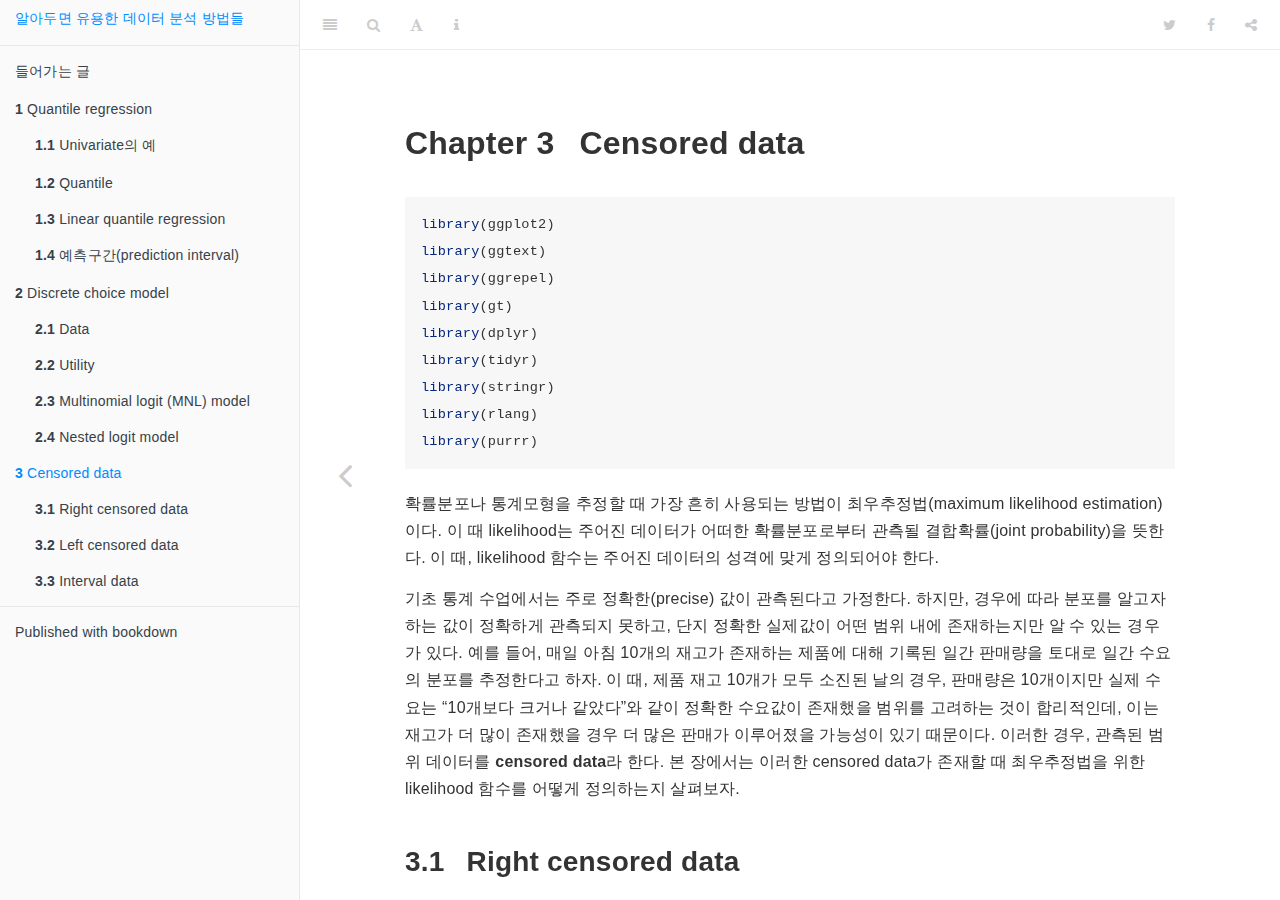
==== docs/censored-data.html @ f875e54e "추가 - left censored data" ====
<!DOCTYPE html>
<html lang="" xml:lang="">
<head>

  <meta charset="utf-8" />
  <meta http-equiv="X-UA-Compatible" content="IE=edge" />
  <title>Chapter 3 Censored data | 알아두면 유용한 데이터 분석 방법들</title>
  <meta name="description" content="제가 학교 수업시간에 배우지 않았지만, 연구나 실무에서 사용했던 유용한 데이터 분석 방법들을 소개합니다." />
  <meta name="generator" content="bookdown 0.21 and GitBook 2.6.7" />

  <meta property="og:title" content="Chapter 3 Censored data | 알아두면 유용한 데이터 분석 방법들" />
  <meta property="og:type" content="book" />
  
  
  <meta property="og:description" content="제가 학교 수업시간에 배우지 않았지만, 연구나 실무에서 사용했던 유용한 데이터 분석 방법들을 소개합니다." />
  

  <meta name="twitter:card" content="summary" />
  <meta name="twitter:title" content="Chapter 3 Censored data | 알아두면 유용한 데이터 분석 방법들" />
  
  <meta name="twitter:description" content="제가 학교 수업시간에 배우지 않았지만, 연구나 실무에서 사용했던 유용한 데이터 분석 방법들을 소개합니다." />
  

<meta name="author" content="이영록" />


<meta name="date" content="2021-03-07" />

  <meta name="viewport" content="width=device-width, initial-scale=1" />
  <meta name="apple-mobile-web-app-capable" content="yes" />
  <meta name="apple-mobile-web-app-status-bar-style" content="black" />
  
  
<link rel="prev" href="discrete-choice-model.html"/>

<script src="libs/header-attrs-2.6/header-attrs.js"></script>
<script src="libs/jquery-2.2.3/jquery.min.js"></script>
<link href="libs/gitbook-2.6.7/css/style.css" rel="stylesheet" />
<link href="libs/gitbook-2.6.7/css/plugin-table.css" rel="stylesheet" />
<link href="libs/gitbook-2.6.7/css/plugin-bookdown.css" rel="stylesheet" />
<link href="libs/gitbook-2.6.7/css/plugin-highlight.css" rel="stylesheet" />
<link href="libs/gitbook-2.6.7/css/plugin-search.css" rel="stylesheet" />
<link href="libs/gitbook-2.6.7/css/plugin-fontsettings.css" rel="stylesheet" />
<link href="libs/gitbook-2.6.7/css/plugin-clipboard.css" rel="stylesheet" />











<style type="text/css">
pre > code.sourceCode { white-space: pre; position: relative; }
pre > code.sourceCode > span { display: inline-block; line-height: 1.25; }
pre > code.sourceCode > span:empty { height: 1.2em; }
code.sourceCode > span { color: inherit; text-decoration: inherit; }
pre.sourceCode { margin: 0; }
@media screen {
div.sourceCode { overflow: auto; }
}
@media print {
pre > code.sourceCode { white-space: pre-wrap; }
pre > code.sourceCode > span { text-indent: -5em; padding-left: 5em; }
}
pre.numberSource code
  { counter-reset: source-line 0; }
pre.numberSource code > span
  { position: relative; left: -4em; counter-increment: source-line; }
pre.numberSource code > span > a:first-child::before
  { content: counter(source-line);
    position: relative; left: -1em; text-align: right; vertical-align: baseline;
    border: none; display: inline-block;
    -webkit-touch-callout: none; -webkit-user-select: none;
    -khtml-user-select: none; -moz-user-select: none;
    -ms-user-select: none; user-select: none;
    padding: 0 4px; width: 4em;
    color: #aaaaaa;
  }
pre.numberSource { margin-left: 3em; border-left: 1px solid #aaaaaa;  padding-left: 4px; }
div.sourceCode
  {   }
@media screen {
pre > code.sourceCode > span > a:first-child::before { text-decoration: underline; }
}
code span.al { color: #ff0000; font-weight: bold; } /* Alert */
code span.an { color: #60a0b0; font-weight: bold; font-style: italic; } /* Annotation */
code span.at { color: #7d9029; } /* Attribute */
code span.bn { color: #40a070; } /* BaseN */
code span.bu { } /* BuiltIn */
code span.cf { color: #007020; font-weight: bold; } /* ControlFlow */
code span.ch { color: #4070a0; } /* Char */
code span.cn { color: #880000; } /* Constant */
code span.co { color: #60a0b0; font-style: italic; } /* Comment */
code span.cv { color: #60a0b0; font-weight: bold; font-style: italic; } /* CommentVar */
code span.do { color: #ba2121; font-style: italic; } /* Documentation */
code span.dt { color: #902000; } /* DataType */
code span.dv { color: #40a070; } /* DecVal */
code span.er { color: #ff0000; font-weight: bold; } /* Error */
code span.ex { } /* Extension */
code span.fl { color: #40a070; } /* Float */
code span.fu { color: #06287e; } /* Function */
code span.im { } /* Import */
code span.in { color: #60a0b0; font-weight: bold; font-style: italic; } /* Information */
code span.kw { color: #007020; font-weight: bold; } /* Keyword */
code span.op { color: #666666; } /* Operator */
code span.ot { color: #007020; } /* Other */
code span.pp { color: #bc7a00; } /* Preprocessor */
code span.sc { color: #4070a0; } /* SpecialChar */
code span.ss { color: #bb6688; } /* SpecialString */
code span.st { color: #4070a0; } /* String */
code span.va { color: #19177c; } /* Variable */
code span.vs { color: #4070a0; } /* VerbatimString */
code span.wa { color: #60a0b0; font-weight: bold; font-style: italic; } /* Warning */
</style>

<link rel="stylesheet" href="style.css" type="text/css" />
</head>

<body>



  <div class="book without-animation with-summary font-size-2 font-family-1" data-basepath=".">

    <div class="book-summary">
      <nav role="navigation">

<ul class="summary">
<li><a href="./">알아두면 유용한 데이터 분석 방법들</a></li>

<li class="divider"></li>
<li class="chapter" data-level="" data-path="index.html"><a href="index.html"><i class="fa fa-check"></i>들어가는 글</a></li>
<li class="chapter" data-level="1" data-path="quantile-regression.html"><a href="quantile-regression.html"><i class="fa fa-check"></i><b>1</b> Quantile regression</a>
<ul>
<li class="chapter" data-level="1.1" data-path="quantile-regression.html"><a href="quantile-regression.html#univariate의-예"><i class="fa fa-check"></i><b>1.1</b> Univariate의 예</a></li>
<li class="chapter" data-level="1.2" data-path="quantile-regression.html"><a href="quantile-regression.html#quantile"><i class="fa fa-check"></i><b>1.2</b> Quantile</a>
<ul>
<li class="chapter" data-level="1.2.1" data-path="quantile-regression.html"><a href="quantile-regression.html#정의"><i class="fa fa-check"></i><b>1.2.1</b> 정의</a></li>
<li class="chapter" data-level="1.2.2" data-path="quantile-regression.html"><a href="quantile-regression.html#univariate-추정"><i class="fa fa-check"></i><b>1.2.2</b> Univariate 추정</a></li>
<li class="chapter" data-level="1.2.3" data-path="quantile-regression.html"><a href="quantile-regression.html#최적화-문제"><i class="fa fa-check"></i><b>1.2.3</b> 최적화 문제</a></li>
</ul></li>
<li class="chapter" data-level="1.3" data-path="quantile-regression.html"><a href="quantile-regression.html#linear-quantile-regression"><i class="fa fa-check"></i><b>1.3</b> Linear quantile regression</a>
<ul>
<li class="chapter" data-level="1.3.1" data-path="quantile-regression.html"><a href="quantile-regression.html#최적화-문제-1"><i class="fa fa-check"></i><b>1.3.1</b> 최적화 문제</a></li>
<li class="chapter" data-level="1.3.2" data-path="quantile-regression.html"><a href="quantile-regression.html#intercept-only"><i class="fa fa-check"></i><b>1.3.2</b> Intercept only</a></li>
<li class="chapter" data-level="1.3.3" data-path="quantile-regression.html"><a href="quantile-regression.html#예측-변수가-존재하는-경우"><i class="fa fa-check"></i><b>1.3.3</b> 예측 변수가 존재하는 경우</a></li>
</ul></li>
<li class="chapter" data-level="1.4" data-path="quantile-regression.html"><a href="quantile-regression.html#예측구간prediction-interval"><i class="fa fa-check"></i><b>1.4</b> 예측구간(prediction interval)</a></li>
</ul></li>
<li class="chapter" data-level="2" data-path="discrete-choice-model.html"><a href="discrete-choice-model.html"><i class="fa fa-check"></i><b>2</b> Discrete choice model</a>
<ul>
<li class="chapter" data-level="2.1" data-path="discrete-choice-model.html"><a href="discrete-choice-model.html#data"><i class="fa fa-check"></i><b>2.1</b> Data</a>
<ul>
<li class="chapter" data-level="2.1.1" data-path="discrete-choice-model.html"><a href="discrete-choice-model.html#choice"><i class="fa fa-check"></i><b>2.1.1</b> Choice</a></li>
<li class="chapter" data-level="2.1.2" data-path="discrete-choice-model.html"><a href="discrete-choice-model.html#covariate"><i class="fa fa-check"></i><b>2.1.2</b> Covariate</a></li>
<li class="chapter" data-level="2.1.3" data-path="discrete-choice-model.html"><a href="discrete-choice-model.html#availability"><i class="fa fa-check"></i><b>2.1.3</b> Availability</a></li>
<li class="chapter" data-level="2.1.4" data-path="discrete-choice-model.html"><a href="discrete-choice-model.html#no-choice-alternative"><i class="fa fa-check"></i><b>2.1.4</b> “No choice” alternative</a></li>
<li class="chapter" data-level="2.1.5" data-path="discrete-choice-model.html"><a href="discrete-choice-model.html#데이터-예"><i class="fa fa-check"></i><b>2.1.5</b> 데이터 예</a></li>
</ul></li>
<li class="chapter" data-level="2.2" data-path="discrete-choice-model.html"><a href="discrete-choice-model.html#utility"><i class="fa fa-check"></i><b>2.2</b> Utility</a>
<ul>
<li class="chapter" data-level="2.2.1" data-path="discrete-choice-model.html"><a href="discrete-choice-model.html#observable-utility-representative-utility"><i class="fa fa-check"></i><b>2.2.1</b> Observable utility (Representative utility)</a></li>
<li class="chapter" data-level="2.2.2" data-path="discrete-choice-model.html"><a href="discrete-choice-model.html#unobservable-utility"><i class="fa fa-check"></i><b>2.2.2</b> Unobservable utility</a></li>
<li class="chapter" data-level="2.2.3" data-path="discrete-choice-model.html"><a href="discrete-choice-model.html#maximum-likelihood-estimation"><i class="fa fa-check"></i><b>2.2.3</b> Maximum likelihood estimation</a></li>
</ul></li>
<li class="chapter" data-level="2.3" data-path="discrete-choice-model.html"><a href="discrete-choice-model.html#multinomial-logit-mnl-model"><i class="fa fa-check"></i><b>2.3</b> Multinomial logit (MNL) model</a>
<ul>
<li class="chapter" data-level="2.3.1" data-path="discrete-choice-model.html"><a href="discrete-choice-model.html#utility-1"><i class="fa fa-check"></i><b>2.3.1</b> Utility</a></li>
<li class="chapter" data-level="2.3.2" data-path="discrete-choice-model.html"><a href="discrete-choice-model.html#choice-probablity"><i class="fa fa-check"></i><b>2.3.2</b> Choice probablity</a></li>
<li class="chapter" data-level="2.3.3" data-path="discrete-choice-model.html"><a href="discrete-choice-model.html#independent-from-irrelevant-alternatives-iia"><i class="fa fa-check"></i><b>2.3.3</b> Independent from irrelevant alternatives (IIA)</a></li>
<li class="chapter" data-level="2.3.4" data-path="discrete-choice-model.html"><a href="discrete-choice-model.html#예제"><i class="fa fa-check"></i><b>2.3.4</b> 예제</a></li>
</ul></li>
<li class="chapter" data-level="2.4" data-path="discrete-choice-model.html"><a href="discrete-choice-model.html#nested-logit-model"><i class="fa fa-check"></i><b>2.4</b> Nested logit model</a>
<ul>
<li class="chapter" data-level="2.4.1" data-path="discrete-choice-model.html"><a href="discrete-choice-model.html#utility-2"><i class="fa fa-check"></i><b>2.4.1</b> Utility</a></li>
<li class="chapter" data-level="2.4.2" data-path="discrete-choice-model.html"><a href="discrete-choice-model.html#observable-utility"><i class="fa fa-check"></i><b>2.4.2</b> Observable utility</a></li>
<li class="chapter" data-level="2.4.3" data-path="discrete-choice-model.html"><a href="discrete-choice-model.html#unobservable-utility-1"><i class="fa fa-check"></i><b>2.4.3</b> Unobservable utility</a></li>
<li class="chapter" data-level="2.4.4" data-path="discrete-choice-model.html"><a href="discrete-choice-model.html#choice-probability"><i class="fa fa-check"></i><b>2.4.4</b> Choice probability</a></li>
<li class="chapter" data-level="2.4.5" data-path="discrete-choice-model.html"><a href="discrete-choice-model.html#예제-1"><i class="fa fa-check"></i><b>2.4.5</b> 예제</a></li>
</ul></li>
</ul></li>
<li class="chapter" data-level="3" data-path="censored-data.html"><a href="censored-data.html"><i class="fa fa-check"></i><b>3</b> Censored data</a>
<ul>
<li class="chapter" data-level="3.1" data-path="censored-data.html"><a href="censored-data.html#right-censored-data"><i class="fa fa-check"></i><b>3.1</b> Right censored data</a>
<ul>
<li class="chapter" data-level="3.1.1" data-path="censored-data.html"><a href="censored-data.html#이산형-변수"><i class="fa fa-check"></i><b>3.1.1</b> 이산형 변수</a></li>
<li class="chapter" data-level="3.1.2" data-path="censored-data.html"><a href="censored-data.html#연속형-변수"><i class="fa fa-check"></i><b>3.1.2</b> 연속형 변수</a></li>
</ul></li>
<li class="chapter" data-level="3.2" data-path="censored-data.html"><a href="censored-data.html#left-censored-data"><i class="fa fa-check"></i><b>3.2</b> Left censored data</a></li>
<li class="chapter" data-level="3.3" data-path="censored-data.html"><a href="censored-data.html#interval-data"><i class="fa fa-check"></i><b>3.3</b> Interval data</a></li>
</ul></li>
<li class="divider"></li>
<li><a href="https://github.com/rstudio/bookdown" target="blank">Published with bookdown</a></li>

</ul>

      </nav>
    </div>

    <div class="book-body">
      <div class="body-inner">
        <div class="book-header" role="navigation">
          <h1>
            <i class="fa fa-circle-o-notch fa-spin"></i><a href="./">알아두면 유용한 데이터 분석 방법들</a>
          </h1>
        </div>

        <div class="page-wrapper" tabindex="-1" role="main">
          <div class="page-inner">

            <section class="normal" id="section-">
<div id="censored-data" class="section level1" number="3">
<h1><span class="header-section-number">Chapter 3</span> Censored data</h1>
<div class="sourceCode" id="cb47"><pre class="sourceCode r"><code class="sourceCode r"><span id="cb47-1"><a href="censored-data.html#cb47-1" aria-hidden="true" tabindex="-1"></a><span class="fu">library</span>(ggplot2)</span>
<span id="cb47-2"><a href="censored-data.html#cb47-2" aria-hidden="true" tabindex="-1"></a><span class="fu">library</span>(ggtext)</span>
<span id="cb47-3"><a href="censored-data.html#cb47-3" aria-hidden="true" tabindex="-1"></a><span class="fu">library</span>(ggrepel)</span>
<span id="cb47-4"><a href="censored-data.html#cb47-4" aria-hidden="true" tabindex="-1"></a><span class="fu">library</span>(gt)</span>
<span id="cb47-5"><a href="censored-data.html#cb47-5" aria-hidden="true" tabindex="-1"></a><span class="fu">library</span>(dplyr)</span>
<span id="cb47-6"><a href="censored-data.html#cb47-6" aria-hidden="true" tabindex="-1"></a><span class="fu">library</span>(tidyr)</span>
<span id="cb47-7"><a href="censored-data.html#cb47-7" aria-hidden="true" tabindex="-1"></a><span class="fu">library</span>(stringr)</span>
<span id="cb47-8"><a href="censored-data.html#cb47-8" aria-hidden="true" tabindex="-1"></a><span class="fu">library</span>(rlang)</span>
<span id="cb47-9"><a href="censored-data.html#cb47-9" aria-hidden="true" tabindex="-1"></a><span class="fu">library</span>(purrr)</span></code></pre></div>
<p>확률분포나 통계모형을 추정할 때 가장 흔히 사용되는 방법이 최우추정법(maximum likelihood estimation)이다. 이 때 likelihood는 주어진 데이터가 어떠한 확률분포로부터 관측될 결합확률(joint probability)을 뜻한다. 이 때, likelihood 함수는 주어진 데이터의 성격에 맞게 정의되어야 한다.</p>
<p>기초 통계 수업에서는 주로 정확한(precise) 값이 관측된다고 가정한다. 하지만, 경우에 따라 분포를 알고자 하는 값이 정확하게 관측되지 못하고, 단지 정확한 실제값이 어떤 범위 내에 존재하는지만 알 수 있는 경우가 있다. 예를 들어, 매일 아침 10개의 재고가 존재하는 제품에 대해 기록된 일간 판매량을 토대로 일간 수요의 분포를 추정한다고 하자. 이 때, 제품 재고 10개가 모두 소진된 날의 경우, 판매량은 10개이지만 실제 수요는 “10개보다 크거나 같았다”와 같이 정확한 수요값이 존재했을 범위를 고려하는 것이 합리적인데, 이는 재고가 더 많이 존재했을 경우 더 많은 판매가 이루어졌을 가능성이 있기 때문이다. 이러한 경우, 관측된 범위 데이터를 <strong>censored data</strong>라 한다. 본 장에서는 이러한 censored data가 존재할 때 최우추정법을 위한 likelihood 함수를 어떻게 정의하는지 살펴보자.</p>
<div id="right-censored-data" class="section level2" number="3.1">
<h2><span class="header-section-number">3.1</span> Right censored data</h2>
<p>Right censored data는 실제값이 존재하는 범위의 lower bound가 관측되는 경우이다. 바로 앞에서 언급한 예와 같이, 재고량이 10개인 제품이 모두 판매되어 품절되었을 때, 제품에 대한 수요에 대한 lower bound 10은 관측되지만, 실제 수요가 11개였을지 20개였을 지는 알 수 없는 경우이다.</p>
<p>아래와 같이 데이터를 정의해보자.</p>
<ul>
<li><span class="math inline">\(N\)</span>: 전체 관측 데이터 수.</li>
<li><span class="math inline">\(y_i\)</span>: <span class="math inline">\(i\)</span>번째 관측치에 대응하는 실제값. 이 변수는 항상 관측 가능한 변수가 아니다. 예를 들어, <span class="math inline">\(i\)</span>번째 날짜에 해당 일자에 대한 재고 10개가 모두 판매되어 품절되었을 경우, 재고가 충분했다면 15개가 판매되었을 것이라면 <span class="math inline">\(y_i = 15\)</span>이지만, 이 실제값은 관측 가능한 값이 아니다.</li>
<li><span class="math inline">\(\tilde{y}_i\)</span>: <span class="math inline">\(i\)</span>번째 관측치에 대응하는 관측값. 위에서 언급한 경우와 같이 <span class="math inline">\(i\)</span>번째 날짜에 해당 일자에 대한 재고 10개가 모두 판매되어 품절되었을 경우, <span class="math inline">\(\tilde{y}_i = 10\)</span>으로 관측된다.</li>
<li><span class="math inline">\(r_i\)</span>: <span class="math inline">\(i\)</span>번째 관측치가 right censored data인지 아닌지 여부에 대한 지시변수. <span class="math inline">\(i\)</span>번째 관측치가 right censored data라면 <span class="math inline">\(r_i = 1\)</span>, 아니라면 <span class="math inline">\(r_i = 0\)</span>으로 관측된다. 이 지시변수는 항상 관측 가능한 값이다. 예를 들어, <span class="math inline">\(i\)</span>번째 날짜에 재고가 소진되어 더 이상 제품 판매가 불가능했다면, <span class="math inline">\(r_i = 1\)</span>로 관측된다.</li>
</ul>
<p>이 때, <span class="math inline">\(y_i\)</span>와 <span class="math inline">\(\tilde{y}_i\)</span>는 <span class="math inline">\(r_i\)</span>값에 따라 아래와 같은 관계를 보인다.</p>
<p><span class="math display">\[
\begin{cases}
  y_i = \tilde{y}_i &amp; \text{if } r_i = 0 \\
  y_i \geq \tilde{y}_i &amp; \text{if } r_i = 1
\end{cases}
\]</span></p>
<p>전체 관측 데이터 <span class="math inline">\(D\)</span>는 아래와 같이 <span class="math inline">\(N\)</span>개의 <span class="math inline">\(\tilde{y}_i\)</span>와 <span class="math inline">\(r_i\)</span>의 쌍으로 이루어진다.</p>
<p><span class="math display">\[
D = \left\{(\tilde{y}_i, r_i): i = 1, \ldots, N\right\}
\]</span></p>
<p>해당 관측 데이터에 대한 likelihood값의 계산은 실제값 변수 <span class="math inline">\(Y\)</span>가 이산형(discrete) 변수인지 연속형(continuous) 변수인지에 따라 달라진다.</p>
<div id="이산형-변수" class="section level3" number="3.1.1">
<h3><span class="header-section-number">3.1.1</span> 이산형 변수</h3>
<p>변수 <span class="math inline">\(Y\)</span>에 대한 확률질량함수 <span class="math inline">\(P(Y = y)\)</span>를 이용하여 관측 데이터의 likelihood를 아래와 같이 정의된다.</p>
<p><span class="math display">\[
L(D) = \prod_{i = 1}^{N} P(Y = \tilde{y}_i)^{1 - r_i} \left(1 - P(Y &lt; \tilde{y}_i)\right)^{r_i}\\
= \prod_{i = 1}^{N} P(Y = \tilde{y}_i)^{1 - r_i} P(Y \geq \tilde{y}_i)^{r_i}
\]</span></p>
<p>즉, 정확한 실제값을 관측한 경우 (<span class="math inline">\(r_i = 0\)</span>), 확률질량함수 <span class="math inline">\(P(Y = \tilde{y}_i)\)</span>값이 해당 값을 관측할 likelihood이다. 반면, right censored data인 경우 (<span class="math inline">\(r_i = 1\)</span>), 관측된 정보는 “<span class="math inline">\(y_i\)</span>가 <span class="math inline">\(\tilde{y}_i\)</span>보다 작지 않다”이므로, 변수 <span class="math inline">\(Y\)</span>가 <span class="math inline">\(\tilde{y}_i\)</span>보다 작지 않을 확률 <span class="math inline">\(1 - P(y_i &lt; \tilde{y}_i)\)</span>를 likelihood로 사용한다.</p>
<div id="예제-2" class="section level4" number="3.1.1.1">
<h4><span class="header-section-number">3.1.1.1</span> 예제</h4>
<p>유통기한이 단 하루인 제품이 있다고 하자. 100일동안 매일 아침 가게 문을 열 때 제품을 10개를 생산해서 준비해두고, 매일 저녁 가게 문을 닫을 때까지 제품이 몇 개 팔렸는지를 기록해두었다 하자. 각 날짜의 제품의 수요는 서로 독립이며 평균(<span class="math inline">\(\lambda\)</span>)이 7인 Poisson distribution을 따른다고 가정하자. 단, 판매자는 실제 평균 수요를 알지 못하고, 100일동안 관측된 데이터를 이용하여 수요의 분포를 추정하려고 한다.</p>
<p><span class="math display">\[
y_i \overset{i.i.d.}{\sim} Pois(7)
\]</span></p>
<div class="sourceCode" id="cb48"><pre class="sourceCode r"><code class="sourceCode r"><span id="cb48-1"><a href="censored-data.html#cb48-1" aria-hidden="true" tabindex="-1"></a><span class="fu">set.seed</span>(<span class="dv">30</span>)</span>
<span id="cb48-2"><a href="censored-data.html#cb48-2" aria-hidden="true" tabindex="-1"></a>N <span class="ot">&lt;-</span> <span class="dv">100</span></span>
<span id="cb48-3"><a href="censored-data.html#cb48-3" aria-hidden="true" tabindex="-1"></a>lambda_true <span class="ot">&lt;-</span> <span class="dv">7</span></span>
<span id="cb48-4"><a href="censored-data.html#cb48-4" aria-hidden="true" tabindex="-1"></a>daily_inventory <span class="ot">&lt;-</span> 10L</span>
<span id="cb48-5"><a href="censored-data.html#cb48-5" aria-hidden="true" tabindex="-1"></a>observed <span class="ot">&lt;-</span> <span class="fu">tibble</span>(</span>
<span id="cb48-6"><a href="censored-data.html#cb48-6" aria-hidden="true" tabindex="-1"></a>  <span class="at">day =</span> <span class="fu">seq_len</span>(N),</span>
<span id="cb48-7"><a href="censored-data.html#cb48-7" aria-hidden="true" tabindex="-1"></a>  <span class="at">daily_sales =</span> <span class="fu">pmin</span>(<span class="fu">rpois</span>(N, <span class="dv">7</span>), daily_inventory),</span>
<span id="cb48-8"><a href="censored-data.html#cb48-8" aria-hidden="true" tabindex="-1"></a>  <span class="at">sold_out =</span> <span class="fu">if_else</span>(daily_sales <span class="sc">&lt;</span> daily_inventory, <span class="dv">0</span>, <span class="dv">1</span>)</span>
<span id="cb48-9"><a href="censored-data.html#cb48-9" aria-hidden="true" tabindex="-1"></a>)</span></code></pre></div>
<table>
<caption><span id="tab:unnamed-chunk-3">Table 3.1: </span>첫 열흘 동안의 판매량 기록</caption>
<thead>
<tr class="header">
<th align="right">day</th>
<th align="right">daily_sales</th>
<th align="right">sold_out</th>
</tr>
</thead>
<tbody>
<tr class="odd">
<td align="right">1</td>
<td align="right">4</td>
<td align="right">0</td>
</tr>
<tr class="even">
<td align="right">2</td>
<td align="right">7</td>
<td align="right">0</td>
</tr>
<tr class="odd">
<td align="right">3</td>
<td align="right">6</td>
<td align="right">0</td>
</tr>
<tr class="even">
<td align="right">4</td>
<td align="right">6</td>
<td align="right">0</td>
</tr>
<tr class="odd">
<td align="right">5</td>
<td align="right">6</td>
<td align="right">0</td>
</tr>
<tr class="even">
<td align="right">6</td>
<td align="right">4</td>
<td align="right">0</td>
</tr>
<tr class="odd">
<td align="right">7</td>
<td align="right">10</td>
<td align="right">1</td>
</tr>
<tr class="even">
<td align="right">8</td>
<td align="right">5</td>
<td align="right">0</td>
</tr>
<tr class="odd">
<td align="right">9</td>
<td align="right">10</td>
<td align="right">1</td>
</tr>
<tr class="even">
<td align="right">10</td>
<td align="right">4</td>
<td align="right">0</td>
</tr>
</tbody>
</table>
<p>위 데이터에서 <code>daily_sales</code>열이 <span class="math inline">\(\tilde{y}_i\)</span>, <code>sold_out</code>열이 <span class="math inline">\(r_i\)</span> 값을 저장한다. 실제 수요값이 10인 경우, 관측된 판매량과 실제 수요가 일치하지만, 판매자의 입장에서는 실제 수요가 더 이상 없었을 것이라는 사실을 알 수가 없다. 실제 수요가 더 있었다 하더라도 수요자의 입장에서 구매할 수가 없었으므로, 판매량은 동일하게 10이며, 따라서 판매자의 입장에서는 판매량이 10인 경우 right censored data라고 가정한다.</p>
<p>위 데이터를 이용하여 Poisson distribution의 파라미터 <span class="math inline">\(\lambda\)</span>의 maximum likelihood estimate을 구해보자. 우선, likelihood function을 아래와 같이 정의한다.</p>
<p><span class="math display">\[
L(D \, | \, \lambda) = \prod_{i = 1}^{100} \left(\frac{\lambda ^ {\tilde{y}_i} \exp(-\lambda)}{\tilde{y}_i!}\right)^{1 - r_i} \left(1 - \sum_{k = 0}^{\tilde{y}_i - 1} \frac{\lambda ^ {k} \exp(-\lambda)}{k!} \right) ^ {r_i}
\]</span></p>
<p>이 때, 주어진 데이터 모형으로부터 <span class="math inline">\(r_i = 1\)</span> 일 때 <span class="math inline">\(\tilde{y}_i\)</span>값은 항상 10임을 추론할 수 있으므로, likelihood function은 아래와 같이 정리할 수 있다.</p>
<p><span class="math display">\[
L(D \, | \, \lambda) = \prod_{i = 1}^{100} \left(\frac{\lambda ^ {\tilde{y}_i} \exp(-\lambda)}{\tilde{y}_i!}\right)^{1 - r_i} \, p^{r_i}\\
p = 1 - \sum_{k = 0}^{9} \frac{\lambda ^ {k} \exp(-\lambda)}{k!}
\]</span></p>
<p>Log-likelihood function은 아래와 같이 정리된다.</p>
<p><span class="math display">\[
logL(D \, | \, \lambda) = \sum_{i = 1}^{100} (1 - r_i) \left(\tilde{y}_i \log \lambda - \lambda - \sum_{k = 1} ^ {\tilde{y}_i} \log k\right) + r_i \log p\\
p = 1 - \sum_{k = 0}^{9} \frac{\lambda ^ {k} \exp(-\lambda)}{k!}
\]</span></p>
<div class="sourceCode" id="cb49"><pre class="sourceCode r"><code class="sourceCode r"><span id="cb49-1"><a href="censored-data.html#cb49-1" aria-hidden="true" tabindex="-1"></a>fn_loglik <span class="ot">&lt;-</span> <span class="cf">function</span>(lambda, y, rc) {</span>
<span id="cb49-2"><a href="censored-data.html#cb49-2" aria-hidden="true" tabindex="-1"></a>  <span class="fu">sum</span>(<span class="fu">dpois</span>(y, lambda, <span class="at">log =</span> <span class="cn">TRUE</span>) <span class="sc">*</span> (<span class="dv">1</span> <span class="sc">-</span> rc) <span class="sc">+</span></span>
<span id="cb49-3"><a href="censored-data.html#cb49-3" aria-hidden="true" tabindex="-1"></a>    <span class="fu">ppois</span>(y, lambda, <span class="at">lower.tail =</span> <span class="cn">FALSE</span>, <span class="at">log.p =</span> <span class="cn">TRUE</span>) <span class="sc">*</span> rc)</span>
<span id="cb49-4"><a href="censored-data.html#cb49-4" aria-hidden="true" tabindex="-1"></a>}</span></code></pre></div>
<p>위 log-likelihood function을 이용하여 수요분포 파라미터 <span class="math inline">\(\lambda\)</span>의 maximum likelihood estimate을 구해보자.</p>
<div class="sourceCode" id="cb50"><pre class="sourceCode r"><code class="sourceCode r"><span id="cb50-1"><a href="censored-data.html#cb50-1" aria-hidden="true" tabindex="-1"></a>y <span class="ot">&lt;-</span> observed <span class="sc">%&gt;%</span> <span class="fu">pull</span>(daily_sales)</span>
<span id="cb50-2"><a href="censored-data.html#cb50-2" aria-hidden="true" tabindex="-1"></a>rc <span class="ot">&lt;-</span> observed <span class="sc">%&gt;%</span> <span class="fu">pull</span>(sold_out)</span>
<span id="cb50-3"><a href="censored-data.html#cb50-3" aria-hidden="true" tabindex="-1"></a></span>
<span id="cb50-4"><a href="censored-data.html#cb50-4" aria-hidden="true" tabindex="-1"></a>res <span class="ot">&lt;-</span> <span class="fu">optim</span>(</span>
<span id="cb50-5"><a href="censored-data.html#cb50-5" aria-hidden="true" tabindex="-1"></a>  <span class="at">par =</span> <span class="dv">5</span>,</span>
<span id="cb50-6"><a href="censored-data.html#cb50-6" aria-hidden="true" tabindex="-1"></a>  <span class="at">fn =</span> fn_loglik,</span>
<span id="cb50-7"><a href="censored-data.html#cb50-7" aria-hidden="true" tabindex="-1"></a>  <span class="at">control =</span> <span class="fu">list</span>(<span class="at">fnscale =</span> <span class="sc">-</span><span class="dv">1</span>),</span>
<span id="cb50-8"><a href="censored-data.html#cb50-8" aria-hidden="true" tabindex="-1"></a>  <span class="at">hessian =</span> <span class="cn">TRUE</span>,</span>
<span id="cb50-9"><a href="censored-data.html#cb50-9" aria-hidden="true" tabindex="-1"></a>  <span class="at">y =</span> y, <span class="at">rc =</span> rc</span>
<span id="cb50-10"><a href="censored-data.html#cb50-10" aria-hidden="true" tabindex="-1"></a>)</span></code></pre></div>
<pre><code>## Warning in optim(par = 5, fn = fn_loglik, control = list(fnscale = -1), : one-dimensional optimization by Nelder-Mead is unreliable:
## use &quot;Brent&quot; or optimize() directly</code></pre>
<div class="sourceCode" id="cb52"><pre class="sourceCode r"><code class="sourceCode r"><span id="cb52-1"><a href="censored-data.html#cb52-1" aria-hidden="true" tabindex="-1"></a>lambda_estimate <span class="ot">&lt;-</span> res<span class="sc">$</span>par</span>
<span id="cb52-2"><a href="censored-data.html#cb52-2" aria-hidden="true" tabindex="-1"></a>lambda_se <span class="ot">&lt;-</span> <span class="fu">drop</span>(<span class="fu">sqrt</span>(<span class="sc">-</span> <span class="dv">1</span> <span class="sc">/</span> res<span class="sc">$</span>hessian))</span></code></pre></div>
<p><img src="censored-data_files/figure-html/unnamed-chunk-6-1.png" width="672" /></p>
<p>추정된 파리미터값은 <span class="math inline">\(\hat{\lambda} = 6.5410156\)</span>이며 표준오차는 <span class="math inline">\(se(\hat{\lambda}) = 0.2599846\)</span>이다. 추정된 95% 신뢰구간은 위 그래프에서 실제 분포를 포함하는 것을 볼 수 있다.</p>
</div>
</div>
<div id="연속형-변수" class="section level3" number="3.1.2">
<h3><span class="header-section-number">3.1.2</span> 연속형 변수</h3>
<p>실제값 <span class="math inline">\(y_i\)</span>가 분포함수 <span class="math inline">\(F(y)\)</span>로부터 얻어진다고 하자.</p>
<p><span class="math display">\[
y_i \overset{i.i.d.}{\sim} F(y)
\]</span></p>
<p>또한 분포함수 <span class="math inline">\(F(y)\)</span>에 대응하는 확률밀도함수를 <span class="math inline">\(f(y)\)</span>라 하자.</p>
<p><span class="math display">\[
f(y) = \frac{\partial F(y)}{\partial y}
\]</span></p>
<p>이 때, likelihood는 아래와 같이 정의된다.</p>
<p><span class="math display">\[
L(D) = \prod_{i = 1}^{N} f(\tilde{y}_i)^{1 - r_i} \left(1 - F(\tilde{y}_i)\right)^{r_i}
\]</span></p>
<p>즉, 정확한 실제값을 관측한 경우 (<span class="math inline">\(r_i = 0\)</span>), 확률밀도함수 <span class="math inline">\(f(y)\)</span>값이 해당 값을 관측할 likelihood이다. 반면, right censored data인 경우 (<span class="math inline">\(r_i = 1\)</span>), 확신할 수 있는 정보는 <span class="math inline">\(y_i \geq \tilde{y}_i\)</span>이므로,</p>
<p><span class="math display">\[
P(y_i \geq \tilde{y}_i) = 1 - P(y_i &lt; \tilde{y}_i)\\
= 1 - F(\tilde{y}_i)
\]</span>
가 해당 관측값을 얻을 likelihood이다.</p>
<p>연속형 변수에 대한 예제는 다음 절에서 left censored data를 다룰 때 함께 살펴보기로 하자.</p>
</div>
</div>
<div id="left-censored-data" class="section level2" number="3.2">
<h2><span class="header-section-number">3.2</span> Left censored data</h2>
<p>Left censored data는 실제값이 존재하는 범위의 upper bound가 관측되는 경우이다. 즉, 실제값이 어떠한 값보다 작거나 같았다라는 사실을 관측할 수 있으나, 정확한 실제값을 측정할 수는 없는 경우이다. 본 절에서는 연속형 변수에 대해서만 설명하기로 한다.</p>
<p>Right censored data와 left censored data가 모두 존재하는 다음과 같은 예를 생각해보자.</p>
<table>
<tbody>
<tr class="odd">
<td>구매자와 판매자 간에 각 거래에서 제품 가격은 판매자가 결정하여 제시한다고 가정하자. 구매자 각자는 본인이 희망하는 제품 가격이 상한이 있으며, 이를 희망가격이라 하자. 하지만, 이 희망가격은 판매자가 알 수 없으며, 따라서 판매자는 각 구매자의 희망 가격과는 독립적으로 제품 가격을 설정하여 제시한다. 이 때, 거래가 성사되기 위해서는 구매자가 희망했던 가격이 판매자가 제시한 제품 가격보다 높아야 한다. 즉, 구매자가 희망했던 가격보다 제품가격이 저렴할 때 거래가 성립한다. 만약 구매자가 희망했던 가격이 제품 가격보다 낮은 경우, 즉 제품 가격이 구매자의 희망보다 비싼 경우에는 거래가 성립하지 않는다.</td>
</tr>
</tbody>
</table>
<p>위 예에서, 판매자가 여러 구매자들과의 거래를 통해, 구매자들의 희망가격의 분포를 추정하려 한다고 하자. 판매자의 입장에서 관측할 수 있는 데이터는 판매자 본인이 제시했던 제품 가격과 거래가 성사되었는지의 여부이다. 이 때, 거래 성사 여부에 따라 관측된 데이터가 right censored data인지 left censored data인지를 알 수 있다.</p>
<ul>
<li>거래가 성사된 경우, 구매자의 희망가격(<span class="math inline">\(y_i\)</span>)의 정확한 값은 모르지만, 판매자의 제시가격(<span class="math inline">\(\tilde{y}_i\)</span>)보다 높았다는 사실을 알게 되므로, right censored data이다.</li>
<li>거래가 성사되지 않은 경우, 구매자의 희망가격(<span class="math inline">\(y_i\)</span>)의 정확한 값은 모르지만, 판매자의 제시가격(<span class="math inline">\(\tilde{y}_i\)</span>)보다 낮았다는 사실을 알게 되므로, left censored data이다.</li>
</ul>
<p>앞 절에서 정의했던 수식 기호에 더하여, left censored data 지시변수를 아래와 같이 추가로 정의하자.</p>
<ul>
<li><span class="math inline">\(l_i\)</span>: <span class="math inline">\(i\)</span>번째 관측치가 left censored data인지 아닌지 여부에 대한 지시변수. <span class="math inline">\(i\)</span>번째 관측치가 left censored data라면 <span class="math inline">\(l_i = 1\)</span>, 아니라면 <span class="math inline">\(l_i = 0\)</span>으로 관측된다.</li>
</ul>
<p>이 때, 관심변수의 실제값 <span class="math inline">\(y_i\)</span>와 관측값 <span class="math inline">\(\tilde{y}_i\)</span>간의 관계는 지시변수 <span class="math inline">\(r_i\)</span>와 <span class="math inline">\(l_i\)</span>의 값에 따라 아래와 같다.</p>
<p><span class="math display">\[
\begin{cases}
  y_i = \tilde{y}_i &amp; \text{if } \, l_i = 0 \, \text{ and } \, r_i = 0\\
  y_i \geq \tilde{y}_i &amp; \text{if } \, l_i = 0 \, \text{ and } \, r_i = 1\\
  y_i \leq \tilde{y}_i &amp; \text{if } \, l_i = 1 \, \text{ and } \, r_i = 0
\end{cases}
\]</span>
전체 관측 데이터 <span class="math inline">\(D\)</span>는 아래와 같이 <span class="math inline">\(N\)</span>개의 <span class="math inline">\(\tilde{y}_i\)</span>와 <span class="math inline">\(l_i\)</span>, 그리고 <span class="math inline">\(r_i\)</span>의 쌍으로 이루어진다.</p>
<p><span class="math display">\[
D = \left\{(\tilde{y}_i, l_i, r_i): i = 1, \ldots, N\right\}
\]</span></p>
<p>이 때, likelihood는 아래와 같이 정의된다.</p>
<p><span class="math display">\[
L(D) = \prod_{i = 1}^{N} f(\tilde{y}_i)^{1 - l_i - r_i} F(\tilde{y}_i)^{l_i} \left(1 - F(\tilde{y}_i)\right)^{r_i}
\]</span></p>
<div id="예제-3" class="section level4" number="3.2.0.1">
<h4><span class="header-section-number">3.2.0.1</span> 예제</h4>
<p>앞에서 언급한 구매자의 희망가격 분포를 추정하는 예에 대해 실제 추정과정을 살펴보자.</p>
<p>구매자 각자는 서로 다른 희망가격을 마음에 품고 있는데, 이는 서로 독립이며 평균(<span class="math inline">\(1 / \lambda\)</span>)이 10만원인 Exponential distribution을 따른다고 가정하자. 단, 판매자는 구매자의 평균 희망가격을 알지 못하고, 100명의 구매자와의 거래 시도를 통해 관측된 데이터를 이용하여 희망가격의 분포를 추정하려고 한다.</p>
<p><span class="math display">\[
y_i \overset{i.i.d.}{\sim} Exp(\lambda)
\]</span></p>
<p>판매자가 각 구매자에게 무작위로 서로 다른 가격을 제시하였다고 하자. 이 때, 각 구매자에게 제시된 가격은 서로 독립이며 평균이 9이고 표준편차가 2인 정규분포로부터 추출된 무작위 샘플이라 하자.</p>
<p><span class="math display">\[
\tilde{y}_i \overset{i.i.d.}{\sim} N(9, 2^2)
\]</span></p>
<div class="sourceCode" id="cb53"><pre class="sourceCode r"><code class="sourceCode r"><span id="cb53-1"><a href="censored-data.html#cb53-1" aria-hidden="true" tabindex="-1"></a><span class="fu">set.seed</span>(<span class="dv">31</span>)</span>
<span id="cb53-2"><a href="censored-data.html#cb53-2" aria-hidden="true" tabindex="-1"></a>N <span class="ot">&lt;-</span> <span class="dv">100</span></span>
<span id="cb53-3"><a href="censored-data.html#cb53-3" aria-hidden="true" tabindex="-1"></a>lambda_true <span class="ot">&lt;-</span> <span class="dv">1</span> <span class="sc">/</span> <span class="dv">10</span></span>
<span id="cb53-4"><a href="censored-data.html#cb53-4" aria-hidden="true" tabindex="-1"></a>mu_tilde <span class="ot">&lt;-</span> <span class="dv">9</span></span>
<span id="cb53-5"><a href="censored-data.html#cb53-5" aria-hidden="true" tabindex="-1"></a>sigma_tilde <span class="ot">&lt;-</span> <span class="dv">2</span></span>
<span id="cb53-6"><a href="censored-data.html#cb53-6" aria-hidden="true" tabindex="-1"></a></span>
<span id="cb53-7"><a href="censored-data.html#cb53-7" aria-hidden="true" tabindex="-1"></a>observed <span class="ot">&lt;-</span> <span class="fu">tibble</span>(</span>
<span id="cb53-8"><a href="censored-data.html#cb53-8" aria-hidden="true" tabindex="-1"></a>  <span class="at">customer =</span> <span class="fu">seq_len</span>(N),</span>
<span id="cb53-9"><a href="censored-data.html#cb53-9" aria-hidden="true" tabindex="-1"></a>  <span class="at">upper_limit =</span> <span class="fu">rexp</span>(N, lambda_true),</span>
<span id="cb53-10"><a href="censored-data.html#cb53-10" aria-hidden="true" tabindex="-1"></a>  <span class="at">offer =</span> <span class="fu">rnorm</span>(N, mu_tilde, sigma_tilde),</span>
<span id="cb53-11"><a href="censored-data.html#cb53-11" aria-hidden="true" tabindex="-1"></a>  <span class="at">is_accepted =</span> <span class="fu">if_else</span>(offer <span class="sc">&lt;=</span> upper_limit, <span class="dv">1</span>, <span class="dv">0</span>),</span>
<span id="cb53-12"><a href="censored-data.html#cb53-12" aria-hidden="true" tabindex="-1"></a>  <span class="at">is_rejected =</span> <span class="fu">if_else</span>(offer <span class="sc">&gt;</span> upper_limit, <span class="dv">1</span>, <span class="dv">0</span>)</span>
<span id="cb53-13"><a href="censored-data.html#cb53-13" aria-hidden="true" tabindex="-1"></a>)</span></code></pre></div>
<table>
<caption><span id="tab:unnamed-chunk-8">Table 3.2: </span>첫 열 명의 구매자와의 거래 결과</caption>
<thead>
<tr class="header">
<th align="right">customer</th>
<th align="right">upper_limit</th>
<th align="right">offer</th>
<th align="right">is_accepted</th>
<th align="right">is_rejected</th>
</tr>
</thead>
<tbody>
<tr class="odd">
<td align="right">1</td>
<td align="right">0.4431583</td>
<td align="right">10.908619</td>
<td align="right">0</td>
<td align="right">1</td>
</tr>
<tr class="even">
<td align="right">2</td>
<td align="right">2.9419262</td>
<td align="right">4.507467</td>
<td align="right">0</td>
<td align="right">1</td>
</tr>
<tr class="odd">
<td align="right">3</td>
<td align="right">3.1340344</td>
<td align="right">9.060761</td>
<td align="right">0</td>
<td align="right">1</td>
</tr>
<tr class="even">
<td align="right">4</td>
<td align="right">17.6789979</td>
<td align="right">9.804956</td>
<td align="right">1</td>
<td align="right">0</td>
</tr>
<tr class="odd">
<td align="right">5</td>
<td align="right">1.6851793</td>
<td align="right">12.316684</td>
<td align="right">0</td>
<td align="right">1</td>
</tr>
<tr class="even">
<td align="right">6</td>
<td align="right">6.6046450</td>
<td align="right">5.295574</td>
<td align="right">1</td>
<td align="right">0</td>
</tr>
<tr class="odd">
<td align="right">7</td>
<td align="right">3.0373506</td>
<td align="right">12.301354</td>
<td align="right">0</td>
<td align="right">1</td>
</tr>
<tr class="even">
<td align="right">8</td>
<td align="right">42.3869027</td>
<td align="right">7.171987</td>
<td align="right">1</td>
<td align="right">0</td>
</tr>
<tr class="odd">
<td align="right">9</td>
<td align="right">26.9941280</td>
<td align="right">10.744140</td>
<td align="right">1</td>
<td align="right">0</td>
</tr>
<tr class="even">
<td align="right">10</td>
<td align="right">7.6777810</td>
<td align="right">10.346243</td>
<td align="right">0</td>
<td align="right">1</td>
</tr>
</tbody>
</table>
<p>위 데이터에서 <code>is_accept</code>는 거래가 성사되었으면 1, 아니면 0을 지니며, right censored data 지시변수 <span class="math inline">\(r_i\)</span>에 대응한다. 또한 <code>is_rejected</code>는 거래가 성사되었으면 0, 아니면 1을 지니며, left censored data 지시변수 <span class="math inline">\(l_i\)</span>에 대응한다. 각 관측치는 left censored data이거나 right censored data이며, 판매자가 구매자의 희망가격을 정확히 아는 경우는 없다고 보는 것이 합리적일 것이다.</p>
<p>따라서, likelihood function은 아래와 같이 정의된다.</p>
<p><span class="math display">\[
L(D \, | \, \lambda) = \prod_{i = 1}^{100} \left(1 - \exp(-\lambda \tilde{y}_i)\right)^{l_i} \left(\exp(-\lambda \tilde{y}_i)\right)^{r_i}
\]</span></p>
<p>그리고, log-likelihood function은 아래와 같이 정의된다.</p>
<p><span class="math display">\[
l(D \, | \, \lambda) = \sum_{i = 1}^{100} l_i \log \left(1 - \exp(-\lambda \tilde{y}_i)\right) - r_i \lambda \tilde{y}_i
\]</span></p>
<div class="sourceCode" id="cb54"><pre class="sourceCode r"><code class="sourceCode r"><span id="cb54-1"><a href="censored-data.html#cb54-1" aria-hidden="true" tabindex="-1"></a>fn_loglik <span class="ot">&lt;-</span> <span class="cf">function</span>(lambda, y, lc, rc) {</span>
<span id="cb54-2"><a href="censored-data.html#cb54-2" aria-hidden="true" tabindex="-1"></a>  <span class="fu">sum</span>(<span class="fu">pexp</span>(y, lambda, <span class="at">lower.tail =</span> <span class="cn">TRUE</span>, <span class="at">log.p =</span> <span class="cn">TRUE</span>) <span class="sc">*</span> lc <span class="sc">+</span></span>
<span id="cb54-3"><a href="censored-data.html#cb54-3" aria-hidden="true" tabindex="-1"></a>    <span class="fu">pexp</span>(y, lambda, <span class="at">lower.tail =</span> <span class="cn">FALSE</span>, <span class="at">log.p =</span> <span class="cn">TRUE</span>) <span class="sc">*</span> rc)</span>
<span id="cb54-4"><a href="censored-data.html#cb54-4" aria-hidden="true" tabindex="-1"></a>}</span></code></pre></div>
<p>위 log-likelihood function을 이용하여 수요분포 파라미터 <span class="math inline">\(\lambda\)</span>의 maximum likelihood estimate을 구해보자.</p>
<div class="sourceCode" id="cb55"><pre class="sourceCode r"><code class="sourceCode r"><span id="cb55-1"><a href="censored-data.html#cb55-1" aria-hidden="true" tabindex="-1"></a>y <span class="ot">&lt;-</span> observed <span class="sc">%&gt;%</span> <span class="fu">pull</span>(offer)</span>
<span id="cb55-2"><a href="censored-data.html#cb55-2" aria-hidden="true" tabindex="-1"></a>lc <span class="ot">&lt;-</span> observed <span class="sc">%&gt;%</span> <span class="fu">pull</span>(is_rejected)</span>
<span id="cb55-3"><a href="censored-data.html#cb55-3" aria-hidden="true" tabindex="-1"></a>rc <span class="ot">&lt;-</span> observed <span class="sc">%&gt;%</span> <span class="fu">pull</span>(is_accepted)</span>
<span id="cb55-4"><a href="censored-data.html#cb55-4" aria-hidden="true" tabindex="-1"></a></span>
<span id="cb55-5"><a href="censored-data.html#cb55-5" aria-hidden="true" tabindex="-1"></a>res <span class="ot">&lt;-</span> <span class="fu">optim</span>(</span>
<span id="cb55-6"><a href="censored-data.html#cb55-6" aria-hidden="true" tabindex="-1"></a>  <span class="at">par =</span> <span class="dv">1</span> <span class="sc">/</span> <span class="dv">20</span>,</span>
<span id="cb55-7"><a href="censored-data.html#cb55-7" aria-hidden="true" tabindex="-1"></a>  <span class="at">fn =</span> fn_loglik,</span>
<span id="cb55-8"><a href="censored-data.html#cb55-8" aria-hidden="true" tabindex="-1"></a>  <span class="at">control =</span> <span class="fu">list</span>(<span class="at">fnscale =</span> <span class="sc">-</span><span class="dv">1</span>),</span>
<span id="cb55-9"><a href="censored-data.html#cb55-9" aria-hidden="true" tabindex="-1"></a>  <span class="at">hessian =</span> <span class="cn">TRUE</span>,</span>
<span id="cb55-10"><a href="censored-data.html#cb55-10" aria-hidden="true" tabindex="-1"></a>  <span class="at">y =</span> y, <span class="at">lc =</span> lc, <span class="at">rc =</span> rc</span>
<span id="cb55-11"><a href="censored-data.html#cb55-11" aria-hidden="true" tabindex="-1"></a>)</span></code></pre></div>
<pre><code>## Warning in optim(par = 1/20, fn = fn_loglik, control = list(fnscale = -1), : one-dimensional optimization by Nelder-Mead is unreliable:
## use &quot;Brent&quot; or optimize() directly</code></pre>
<div class="sourceCode" id="cb57"><pre class="sourceCode r"><code class="sourceCode r"><span id="cb57-1"><a href="censored-data.html#cb57-1" aria-hidden="true" tabindex="-1"></a>lambda_estimate <span class="ot">&lt;-</span> res<span class="sc">$</span>par</span>
<span id="cb57-2"><a href="censored-data.html#cb57-2" aria-hidden="true" tabindex="-1"></a>lambda_se <span class="ot">&lt;-</span> <span class="fu">drop</span>(<span class="fu">sqrt</span>(<span class="sc">-</span> <span class="dv">1</span> <span class="sc">/</span> res<span class="sc">$</span>hessian))</span></code></pre></div>
<p><img src="censored-data_files/figure-html/unnamed-chunk-11-1.png" width="672" /></p>
<p>추정된 파리미터값은 <span class="math inline">\(\hat{\lambda} = 0.0824023\)</span>이며 (즉, 추정된 평균 희망가격은 12.1355772만원이며) 표준오차는 <span class="math inline">\(se(\hat{\lambda}) = 0.0117518\)</span>이다. 추정된 95% 신뢰구간은 위 그래프에서 실제 분포를 포함하는 것을 볼 수 있다.</p>
</div>
</div>
<div id="interval-data" class="section level2" number="3.3">
<h2><span class="header-section-number">3.3</span> Interval data</h2>
<p>Interval data는 실제값이 존재하는 범위의 lower bound와 upper bound가 모두 관측되는 경우이다.</p>

</div>
</div>
            </section>

          </div>
        </div>
      </div>
<a href="discrete-choice-model.html" class="navigation navigation-prev navigation-unique" aria-label="Previous page"><i class="fa fa-angle-left"></i></a>

    </div>
  </div>
<script src="libs/gitbook-2.6.7/js/app.min.js"></script>
<script src="libs/gitbook-2.6.7/js/lunr.js"></script>
<script src="libs/gitbook-2.6.7/js/clipboard.min.js"></script>
<script src="libs/gitbook-2.6.7/js/plugin-search.js"></script>
<script src="libs/gitbook-2.6.7/js/plugin-sharing.js"></script>
<script src="libs/gitbook-2.6.7/js/plugin-fontsettings.js"></script>
<script src="libs/gitbook-2.6.7/js/plugin-bookdown.js"></script>
<script src="libs/gitbook-2.6.7/js/jquery.highlight.js"></script>
<script src="libs/gitbook-2.6.7/js/plugin-clipboard.js"></script>
<script>
gitbook.require(["gitbook"], function(gitbook) {
gitbook.start({
"sharing": {
"github": false,
"facebook": true,
"twitter": true,
"linkedin": false,
"weibo": false,
"instapaper": false,
"vk": false,
"all": ["facebook", "twitter", "linkedin", "weibo", "instapaper"]
},
"fontsettings": {
"theme": "white",
"family": "sans",
"size": 2
},
"edit": {
"link": null,
"text": null
},
"history": {
"link": null,
"text": null
},
"view": {
"link": null,
"text": null
},
"download": null,
"toc": {
"collapse": "subsection"
}
});
});
</script>

<!-- dynamically load mathjax for compatibility with self-contained -->
<script>
  (function () {
    var script = document.createElement("script");
    script.type = "text/javascript";
    var src = "true";
    if (src === "" || src === "true") src = "https://mathjax.rstudio.com/latest/MathJax.js?config=TeX-MML-AM_CHTML";
    if (location.protocol !== "file:")
      if (/^https?:/.test(src))
        src = src.replace(/^https?:/, '');
    script.src = src;
    document.getElementsByTagName("head")[0].appendChild(script);
  })();
</script>
</body>

</html>
---- docs/libs/gitbook-2.6.7/css/style.css ----
/*! normalize.css v2.1.0 | MIT License | git.io/normalize */img,legend{border:0}*,.fa{-webkit-font-smoothing:antialiased}.fa-ul>li,sub,sup{position:relative}.book .book-body .page-wrapper .page-inner section.normal hr:after,.book-langs-index .inner .languages:after,.buttons:after,.dropdown-menu .buttons:after{clear:both}body,html{-ms-text-size-adjust:100%;-webkit-text-size-adjust:100%}article,aside,details,figcaption,figure,footer,header,hgroup,main,nav,section,summary{display:block}audio,canvas,video{display:inline-block}.hidden,[hidden]{display:none}audio:not([controls]){display:none;height:0}html{font-family:sans-serif}body,figure{margin:0}a:focus{outline:dotted thin}a:active,a:hover{outline:0}h1{font-size:2em;margin:.67em 0}abbr[title]{border-bottom:1px dotted}b,strong{font-weight:700}dfn{font-style:italic}hr{-moz-box-sizing:content-box;box-sizing:content-box;height:0}mark{background:#ff0;color:#000}code,kbd,pre,samp{font-family:monospace,serif;font-size:1em}pre{white-space:pre-wrap}q{quotes:"\201C" "\201D" "\2018" "\2019"}small{font-size:80%}sub,sup{font-size:75%;line-height:0;vertical-align:baseline}sup{top:-.5em}sub{bottom:-.25em}svg:not(:root){overflow:hidden}fieldset{border:1px solid silver;margin:0 2px;padding:.35em .625em .75em}legend{padding:0}button,input,select,textarea{font-family:inherit;font-size:100%;margin:0}button,input{line-height:normal}button,select{text-transform:none}button,html input[type=button],input[type=reset],input[type=submit]{-webkit-appearance:button;cursor:pointer}button[disabled],html input[disabled]{cursor:default}input[type=checkbox],input[type=radio]{box-sizing:border-box;padding:0}input[type=search]{-webkit-appearance:textfield;-moz-box-sizing:content-box;-webkit-box-sizing:content-box;box-sizing:content-box}input[type=search]::-webkit-search-cancel-button{margin-right:10px;}button::-moz-focus-inner,input::-moz-focus-inner{border:0;padding:0}textarea{overflow:auto;vertical-align:top}table{border-collapse:collapse;border-spacing:0}/*!
 * Preboot v2
 *
 * Open sourced under MIT license by @mdo.
 * Some variables and mixins from Bootstrap (Apache 2 license).
 */.link-inherit,.link-inherit:focus,.link-inherit:hover{color:inherit}.fa,.fa-stack{display:inline-block}/*!
 *  Font Awesome 4.1.0 by @davegandy - http://fontawesome.io - @fontawesome
 *  License - http://fontawesome.io/license (Font: SIL OFL 1.1, CSS: MIT License)
 */@font-face{font-family:FontAwesome;src:url(./fontawesome/fontawesome-webfont.ttf?v=4.1.0) format('truetype');font-weight:400;font-style:normal}.fa{font-family:FontAwesome;font-style:normal;font-weight:400;line-height:1;-moz-osx-font-smoothing:grayscale}.book .book-header,.book .book-summary{font-family:"Helvetica Neue",Helvetica,Arial,sans-serif}.fa-lg{font-size:1.33333333em;line-height:.75em;vertical-align:-15%}.fa-2x{font-size:2em}.fa-3x{font-size:3em}.fa-4x{font-size:4em}.fa-5x{font-size:5em}.fa-fw{width:1.28571429em;text-align:center}.fa-ul{padding-left:0;margin-left:2.14285714em;list-style-type:none}.fa-li{position:absolute;left:-2.14285714em;width:2.14285714em;top:.14285714em;text-align:center}.fa-li.fa-lg{left:-1.85714286em}.fa-border{padding:.2em .25em .15em;border:.08em solid #eee;border-radius:.1em}.pull-right{float:right}.pull-left{float:left}.fa.pull-left{margin-right:.3em}.fa.pull-right{margin-left:.3em}.fa-spin{-webkit-animation:spin 2s infinite linear;-moz-animation:spin 2s infinite linear;-o-animation:spin 2s infinite linear;animation:spin 2s infinite linear}@-moz-keyframes spin{0%{-moz-transform:rotate(0)}100%{-moz-transform:rotate(359deg)}}@-webkit-keyframes spin{0%{-webkit-transform:rotate(0)}100%{-webkit-transform:rotate(359deg)}}@-o-keyframes spin{0%{-o-transform:rotate(0)}100%{-o-transform:rotate(359deg)}}@keyframes spin{0%{-webkit-transform:rotate(0);transform:rotate(0)}100%{-webkit-transform:rotate(359deg);transform:rotate(359deg)}}.fa-rotate-90{filter:progid:DXImageTransform.Microsoft.BasicImage(rotation=1);-webkit-transform:rotate(90deg);-moz-transform:rotate(90deg);-ms-transform:rotate(90deg);-o-transform:rotate(90deg);transform:rotate(90deg)}.fa-rotate-180{filter:progid:DXImageTransform.Microsoft.BasicImage(rotation=2);-webkit-transform:rotate(180deg);-moz-transform:rotate(180deg);-ms-transform:rotate(180deg);-o-transform:rotate(180deg);transform:rotate(180deg)}.fa-rotate-270{filter:progid:DXImageTransform.Microsoft.BasicImage(rotation=3);-webkit-transform:rotate(270deg);-moz-transform:rotate(270deg);-ms-transform:rotate(270deg);-o-transform:rotate(270deg);transform:rotate(270deg)}.fa-flip-horizontal{filter:progid:DXImageTransform.Microsoft.BasicImage(rotation=0, mirror=1);-webkit-transform:scale(-1,1);-moz-transform:scale(-1,1);-ms-transform:scale(-1,1);-o-transform:scale(-1,1);transform:scale(-1,1)}.fa-flip-vertical{filter:progid:DXImageTransform.Microsoft.BasicImage(rotation=2, mirror=1);-webkit-transform:scale(1,-1);-moz-transform:scale(1,-1);-ms-transform:scale(1,-1);-o-transform:scale(1,-1);transform:scale(1,-1)}.fa-stack{position:relative;width:2em;height:2em;line-height:2em;vertical-align:middle}.fa-stack-1x,.fa-stack-2x{position:absolute;left:0;width:100%;text-align:center}.fa-stack-1x{line-height:inherit}.fa-stack-2x{font-size:2em}.fa-inverse{color:#fff}.fa-glass:before{content:"\f000"}.fa-music:before{content:"\f001"}.fa-search:before{content:"\f002"}.fa-envelope-o:before{content:"\f003"}.fa-heart:before{content:"\f004"}.fa-star:before{content:"\f005"}.fa-star-o:before{content:"\f006"}.fa-user:before{content:"\f007"}.fa-film:before{content:"\f008"}.fa-th-large:before{content:"\f009"}.fa-th:before{content:"\f00a"}.fa-th-list:before{content:"\f00b"}.fa-check:before{content:"\f00c"}.fa-times:before{content:"\f00d"}.fa-search-plus:before{content:"\f00e"}.fa-search-minus:before{content:"\f010"}.fa-power-off:before{content:"\f011"}.fa-signal:before{content:"\f012"}.fa-cog:before,.fa-gear:before{content:"\f013"}.fa-trash-o:before{content:"\f014"}.fa-home:before{content:"\f015"}.fa-file-o:before{content:"\f016"}.fa-clock-o:before{content:"\f017"}.fa-road:before{content:"\f018"}.fa-download:before{content:"\f019"}.fa-arrow-circle-o-down:before{content:"\f01a"}.fa-arrow-circle-o-up:before{content:"\f01b"}.fa-inbox:before{content:"\f01c"}.fa-play-circle-o:before{content:"\f01d"}.fa-repeat:before,.fa-rotate-right:before{content:"\f01e"}.fa-refresh:before{content:"\f021"}.fa-list-alt:before{content:"\f022"}.fa-lock:before{content:"\f023"}.fa-flag:before{content:"\f024"}.fa-headphones:before{content:"\f025"}.fa-volume-off:before{content:"\f026"}.fa-volume-down:before{content:"\f027"}.fa-volume-up:before{content:"\f028"}.fa-qrcode:before{content:"\f029"}.fa-barcode:before{content:"\f02a"}.fa-tag:before{content:"\f02b"}.fa-tags:before{content:"\f02c"}.fa-book:before{content:"\f02d"}.fa-bookmark:before{content:"\f02e"}.fa-print:before{content:"\f02f"}.fa-camera:before{content:"\f030"}.fa-font:before{content:"\f031"}.fa-bold:before{content:"\f032"}.fa-italic:before{content:"\f033"}.fa-text-height:before{content:"\f034"}.fa-text-width:before{content:"\f035"}.fa-align-left:before{content:"\f036"}.fa-align-center:before{content:"\f037"}.fa-align-right:before{content:"\f038"}.fa-align-justify:before{content:"\f039"}.fa-list:before{content:"\f03a"}.fa-dedent:before,.fa-outdent:before{content:"\f03b"}.fa-indent:before{content:"\f03c"}.fa-video-camera:before{content:"\f03d"}.fa-image:before,.fa-photo:before,.fa-picture-o:before{content:"\f03e"}.fa-pencil:before{content:"\f040"}.fa-map-marker:before{content:"\f041"}.fa-adjust:before{content:"\f042"}.fa-tint:before{content:"\f043"}.fa-edit:before,.fa-pencil-square-o:before{content:"\f044"}.fa-share-square-o:before{content:"\f045"}.fa-check-square-o:before{content:"\f046"}.fa-arrows:before{content:"\f047"}.fa-step-backward:before{content:"\f048"}.fa-fast-backward:before{content:"\f049"}.fa-backward:before{content:"\f04a"}.fa-play:before{content:"\f04b"}.fa-pause:before{content:"\f04c"}.fa-stop:before{content:"\f04d"}.fa-forward:before{content:"\f04e"}.fa-fast-forward:before{content:"\f050"}.fa-step-forward:before{content:"\f051"}.fa-eject:before{content:"\f052"}.fa-chevron-left:before{content:"\f053"}.fa-chevron-right:before{content:"\f054"}.fa-plus-circle:before{content:"\f055"}.fa-minus-circle:before{content:"\f056"}.fa-times-circle:before{content:"\f057"}.fa-check-circle:before{content:"\f058"}.fa-question-circle:before{content:"\f059"}.fa-info-circle:before{content:"\f05a"}.fa-crosshairs:before{content:"\f05b"}.fa-times-circle-o:before{content:"\f05c"}.fa-check-circle-o:before{content:"\f05d"}.fa-ban:before{content:"\f05e"}.fa-arrow-left:before{content:"\f060"}.fa-arrow-right:before{content:"\f061"}.fa-arrow-up:before{content:"\f062"}.fa-arrow-down:before{content:"\f063"}.fa-mail-forward:before,.fa-share:before{content:"\f064"}.fa-expand:before{content:"\f065"}.fa-compress:before{content:"\f066"}.fa-plus:before{content:"\f067"}.fa-minus:before{content:"\f068"}.fa-asterisk:before{content:"\f069"}.fa-exclamation-circle:before{content:"\f06a"}.fa-gift:before{content:"\f06b"}.fa-leaf:before{content:"\f06c"}.fa-fire:before{content:"\f06d"}.fa-eye:before{content:"\f06e"}.fa-eye-slash:before{content:"\f070"}.fa-exclamation-triangle:before,.fa-warning:before{content:"\f071"}.fa-plane:before{content:"\f072"}.fa-calendar:before{content:"\f073"}.fa-random:before{content:"\f074"}.fa-comment:before{content:"\f075"}.fa-magnet:before{content:"\f076"}.fa-chevron-up:before{content:"\f077"}.fa-chevron-down:before{content:"\f078"}.fa-retweet:before{content:"\f079"}.fa-shopping-cart:before{content:"\f07a"}.fa-folder:before{content:"\f07b"}.fa-folder-open:before{content:"\f07c"}.fa-arrows-v:before{content:"\f07d"}.fa-arrows-h:before{content:"\f07e"}.fa-bar-chart-o:before{content:"\f080"}.fa-twitter-square:before{content:"\f081"}.fa-facebook-square:before{content:"\f082"}.fa-camera-retro:before{content:"\f083"}.fa-key:before{content:"\f084"}.fa-cogs:before,.fa-gears:before{content:"\f085"}.fa-comments:before{content:"\f086"}.fa-thumbs-o-up:before{content:"\f087"}.fa-thumbs-o-down:before{content:"\f088"}.fa-star-half:before{content:"\f089"}.fa-heart-o:before{content:"\f08a"}.fa-sign-out:before{content:"\f08b"}.fa-linkedin-square:before{content:"\f08c"}.fa-thumb-tack:before{content:"\f08d"}.fa-external-link:before{content:"\f08e"}.fa-sign-in:before{content:"\f090"}.fa-trophy:before{content:"\f091"}.fa-github-square:before{content:"\f092"}.fa-upload:before{content:"\f093"}.fa-lemon-o:before{content:"\f094"}.fa-phone:before{content:"\f095"}.fa-square-o:before{content:"\f096"}.fa-bookmark-o:before{content:"\f097"}.fa-phone-square:before{content:"\f098"}.fa-twitter:before{content:"\f099"}.fa-facebook:before{content:"\f09a"}.fa-github:before{content:"\f09b"}.fa-unlock:before{content:"\f09c"}.fa-credit-card:before{content:"\f09d"}.fa-rss:before{content:"\f09e"}.fa-hdd-o:before{content:"\f0a0"}.fa-bullhorn:before{content:"\f0a1"}.fa-bell:before{content:"\f0f3"}.fa-certificate:before{content:"\f0a3"}.fa-hand-o-right:before{content:"\f0a4"}.fa-hand-o-left:before{content:"\f0a5"}.fa-hand-o-up:before{content:"\f0a6"}.fa-hand-o-down:before{content:"\f0a7"}.fa-arrow-circle-left:before{content:"\f0a8"}.fa-arrow-circle-right:before{content:"\f0a9"}.fa-arrow-circle-up:before{content:"\f0aa"}.fa-arrow-circle-down:before{content:"\f0ab"}.fa-globe:before{content:"\f0ac"}.fa-wrench:before{content:"\f0ad"}.fa-tasks:before{content:"\f0ae"}.fa-filter:before{content:"\f0b0"}.fa-briefcase:before{content:"\f0b1"}.fa-arrows-alt:before{content:"\f0b2"}.fa-group:before,.fa-users:before{content:"\f0c0"}.fa-chain:before,.fa-link:before{content:"\f0c1"}.fa-cloud:before{content:"\f0c2"}.fa-flask:before{content:"\f0c3"}.fa-cut:before,.fa-scissors:before{content:"\f0c4"}.fa-copy:before,.fa-files-o:before{content:"\f0c5"}.fa-paperclip:before{content:"\f0c6"}.fa-floppy-o:before,.fa-save:before{content:"\f0c7"}.fa-square:before{content:"\f0c8"}.fa-bars:before,.fa-navicon:before,.fa-reorder:before{content:"\f0c9"}.fa-list-ul:before{content:"\f0ca"}.fa-list-ol:before{content:"\f0cb"}.fa-strikethrough:before{content:"\f0cc"}.fa-underline:before{content:"\f0cd"}.fa-table:before{content:"\f0ce"}.fa-magic:before{content:"\f0d0"}.fa-truck:before{content:"\f0d1"}.fa-pinterest:before{content:"\f0d2"}.fa-pinterest-square:before{content:"\f0d3"}.fa-google-plus-square:before{content:"\f0d4"}.fa-google-plus:before{content:"\f0d5"}.fa-money:before{content:"\f0d6"}.fa-caret-down:before{content:"\f0d7"}.fa-caret-up:before{content:"\f0d8"}.fa-caret-left:before{content:"\f0d9"}.fa-caret-right:before{content:"\f0da"}.fa-columns:before{content:"\f0db"}.fa-sort:before,.fa-unsorted:before{content:"\f0dc"}.fa-sort-desc:before,.fa-sort-down:before{content:"\f0dd"}.fa-sort-asc:before,.fa-sort-up:before{content:"\f0de"}.fa-envelope:before{content:"\f0e0"}.fa-linkedin:before{content:"\f0e1"}.fa-rotate-left:before,.fa-undo:before{content:"\f0e2"}.fa-gavel:before,.fa-legal:before{content:"\f0e3"}.fa-dashboard:before,.fa-tachometer:before{content:"\f0e4"}.fa-comment-o:before{content:"\f0e5"}.fa-comments-o:before{content:"\f0e6"}.fa-bolt:before,.fa-flash:before{content:"\f0e7"}.fa-sitemap:before{content:"\f0e8"}.fa-umbrella:before{content:"\f0e9"}.fa-clipboard:before,.fa-paste:before{content:"\f0ea"}.fa-lightbulb-o:before{content:"\f0eb"}.fa-exchange:before{content:"\f0ec"}.fa-cloud-download:before{content:"\f0ed"}.fa-cloud-upload:before{content:"\f0ee"}.fa-user-md:before{content:"\f0f0"}.fa-stethoscope:before{content:"\f0f1"}.fa-suitcase:before{content:"\f0f2"}.fa-bell-o:before{content:"\f0a2"}.fa-coffee:before{content:"\f0f4"}.fa-cutlery:before{content:"\f0f5"}.fa-file-text-o:before{content:"\f0f6"}.fa-building-o:before{content:"\f0f7"}.fa-hospital-o:before{content:"\f0f8"}.fa-ambulance:before{content:"\f0f9"}.fa-medkit:before{content:"\f0fa"}.fa-fighter-jet:before{content:"\f0fb"}.fa-beer:before{content:"\f0fc"}.fa-h-square:before{content:"\f0fd"}.fa-plus-square:before{content:"\f0fe"}.fa-angle-double-left:before{content:"\f100"}.fa-angle-double-right:before{content:"\f101"}.fa-angle-double-up:before{content:"\f102"}.fa-angle-double-down:before{content:"\f103"}.fa-angle-left:before{content:"\f104"}.fa-angle-right:before{content:"\f105"}.fa-angle-up:before{content:"\f106"}.fa-angle-down:before{content:"\f107"}.fa-desktop:before{content:"\f108"}.fa-laptop:before{content:"\f109"}.fa-tablet:before{content:"\f10a"}.fa-mobile-phone:before,.fa-mobile:before{content:"\f10b"}.fa-circle-o:before{content:"\f10c"}.fa-quote-left:before{content:"\f10d"}.fa-quote-right:before{content:"\f10e"}.fa-spinner:before{content:"\f110"}.fa-circle:before{content:"\f111"}.fa-mail-reply:before,.fa-reply:before{content:"\f112"}.fa-github-alt:before{content:"\f113"}.fa-folder-o:before{content:"\f114"}.fa-folder-open-o:before{content:"\f115"}.fa-smile-o:before{content:"\f118"}.fa-frown-o:before{content:"\f119"}.fa-meh-o:before{content:"\f11a"}.fa-gamepad:before{content:"\f11b"}.fa-keyboard-o:before{content:"\f11c"}.fa-flag-o:before{content:"\f11d"}.fa-flag-checkered:before{content:"\f11e"}.fa-terminal:before{content:"\f120"}.fa-code:before{content:"\f121"}.fa-mail-reply-all:before,.fa-reply-all:before{content:"\f122"}.fa-star-half-empty:before,.fa-star-half-full:before,.fa-star-half-o:before{content:"\f123"}.fa-location-arrow:before{content:"\f124"}.fa-crop:before{content:"\f125"}.fa-code-fork:before{content:"\f126"}.fa-chain-broken:before,.fa-unlink:before{content:"\f127"}.fa-question:before{content:"\f128"}.fa-info:before{content:"\f129"}.fa-exclamation:before{content:"\f12a"}.fa-superscript:before{content:"\f12b"}.fa-subscript:before{content:"\f12c"}.fa-eraser:before{content:"\f12d"}.fa-puzzle-piece:before{content:"\f12e"}.fa-microphone:before{content:"\f130"}.fa-microphone-slash:before{content:"\f131"}.fa-shield:before{content:"\f132"}.fa-calendar-o:before{content:"\f133"}.fa-fire-extinguisher:before{content:"\f134"}.fa-rocket:before{content:"\f135"}.fa-maxcdn:before{content:"\f136"}.fa-chevron-circle-left:before{content:"\f137"}.fa-chevron-circle-right:before{content:"\f138"}.fa-chevron-circle-up:before{content:"\f139"}.fa-chevron-circle-down:before{content:"\f13a"}.fa-html5:before{content:"\f13b"}.fa-css3:before{content:"\f13c"}.fa-anchor:before{content:"\f13d"}.fa-unlock-alt:before{content:"\f13e"}.fa-bullseye:before{content:"\f140"}.fa-ellipsis-h:before{content:"\f141"}.fa-ellipsis-v:before{content:"\f142"}.fa-rss-square:before{content:"\f143"}.fa-play-circle:before{content:"\f144"}.fa-ticket:before{content:"\f145"}.fa-minus-square:before{content:"\f146"}.fa-minus-square-o:before{content:"\f147"}.fa-level-up:before{content:"\f148"}.fa-level-down:before{content:"\f149"}.fa-check-square:before{content:"\f14a"}.fa-pencil-square:before{content:"\f14b"}.fa-external-link-square:before{content:"\f14c"}.fa-share-square:before{content:"\f14d"}.fa-compass:before{content:"\f14e"}.fa-caret-square-o-down:before,.fa-toggle-down:before{content:"\f150"}.fa-caret-square-o-up:before,.fa-toggle-up:before{content:"\f151"}.fa-caret-square-o-right:before,.fa-toggle-right:before{content:"\f152"}.fa-eur:before,.fa-euro:before{content:"\f153"}.fa-gbp:before{content:"\f154"}.fa-dollar:before,.fa-usd:before{content:"\f155"}.fa-inr:before,.fa-rupee:before{content:"\f156"}.fa-cny:before,.fa-jpy:before,.fa-rmb:before,.fa-yen:before{content:"\f157"}.fa-rouble:before,.fa-rub:before,.fa-ruble:before{content:"\f158"}.fa-krw:before,.fa-won:before{content:"\f159"}.fa-bitcoin:before,.fa-btc:before{content:"\f15a"}.fa-file:before{content:"\f15b"}.fa-file-text:before{content:"\f15c"}.fa-sort-alpha-asc:before{content:"\f15d"}.fa-sort-alpha-desc:before{content:"\f15e"}.fa-sort-amount-asc:before{content:"\f160"}.fa-sort-amount-desc:before{content:"\f161"}.fa-sort-numeric-asc:before{content:"\f162"}.fa-sort-numeric-desc:before{content:"\f163"}.fa-thumbs-up:before{content:"\f164"}.fa-thumbs-down:before{content:"\f165"}.fa-youtube-square:before{content:"\f166"}.fa-youtube:before{content:"\f167"}.fa-xing:before{content:"\f168"}.fa-xing-square:before{content:"\f169"}.fa-youtube-play:before{content:"\f16a"}.fa-dropbox:before{content:"\f16b"}.fa-stack-overflow:before{content:"\f16c"}.fa-instagram:before{content:"\f16d"}.fa-flickr:before{content:"\f16e"}.fa-adn:before{content:"\f170"}.fa-bitbucket:before{content:"\f171"}.fa-bitbucket-square:before{content:"\f172"}.fa-tumblr:before{content:"\f173"}.fa-tumblr-square:before{content:"\f174"}.fa-long-arrow-down:before{content:"\f175"}.fa-long-arrow-up:before{content:"\f176"}.fa-long-arrow-left:before{content:"\f177"}.fa-long-arrow-right:before{content:"\f178"}.fa-apple:before{content:"\f179"}.fa-windows:before{content:"\f17a"}.fa-android:before{content:"\f17b"}.fa-linux:before{content:"\f17c"}.fa-dribbble:before{content:"\f17d"}.fa-skype:before{content:"\f17e"}.fa-foursquare:before{content:"\f180"}.fa-trello:before{content:"\f181"}.fa-female:before{content:"\f182"}.fa-male:before{content:"\f183"}.fa-gittip:before{content:"\f184"}.fa-sun-o:before{content:"\f185"}.fa-moon-o:before{content:"\f186"}.fa-archive:before{content:"\f187"}.fa-bug:before{content:"\f188"}.fa-vk:before{content:"\f189"}.fa-weibo:before{content:"\f18a"}.fa-renren:before{content:"\f18b"}.fa-pagelines:before{content:"\f18c"}.fa-stack-exchange:before{content:"\f18d"}.fa-arrow-circle-o-right:before{content:"\f18e"}.fa-arrow-circle-o-left:before{content:"\f190"}.fa-caret-square-o-left:before,.fa-toggle-left:before{content:"\f191"}.fa-dot-circle-o:before{content:"\f192"}.fa-wheelchair:before{content:"\f193"}.fa-vimeo-square:before{content:"\f194"}.fa-try:before,.fa-turkish-lira:before{content:"\f195"}.fa-plus-square-o:before{content:"\f196"}.fa-space-shuttle:before{content:"\f197"}.fa-slack:before{content:"\f198"}.fa-envelope-square:before{content:"\f199"}.fa-wordpress:before{content:"\f19a"}.fa-openid:before{content:"\f19b"}.fa-bank:before,.fa-institution:before,.fa-university:before{content:"\f19c"}.fa-graduation-cap:before,.fa-mortar-board:before{content:"\f19d"}.fa-yahoo:before{content:"\f19e"}.fa-google:before{content:"\f1a0"}.fa-reddit:before{content:"\f1a1"}.fa-reddit-square:before{content:"\f1a2"}.fa-stumbleupon-circle:before{content:"\f1a3"}.fa-stumbleupon:before{content:"\f1a4"}.fa-delicious:before{content:"\f1a5"}.fa-digg:before{content:"\f1a6"}.fa-pied-piper-square:before,.fa-pied-piper:before{content:"\f1a7"}.fa-pied-piper-alt:before{content:"\f1a8"}.fa-drupal:before{content:"\f1a9"}.fa-joomla:before{content:"\f1aa"}.fa-language:before{content:"\f1ab"}.fa-fax:before{content:"\f1ac"}.fa-building:before{content:"\f1ad"}.fa-child:before{content:"\f1ae"}.fa-paw:before{content:"\f1b0"}.fa-spoon:before{content:"\f1b1"}.fa-cube:before{content:"\f1b2"}.fa-cubes:before{content:"\f1b3"}.fa-behance:before{content:"\f1b4"}.fa-behance-square:before{content:"\f1b5"}.fa-steam:before{content:"\f1b6"}.fa-steam-square:before{content:"\f1b7"}.fa-recycle:before{content:"\f1b8"}.fa-automobile:before,.fa-car:before{content:"\f1b9"}.fa-cab:before,.fa-taxi:before{content:"\f1ba"}.fa-tree:before{content:"\f1bb"}.fa-spotify:before{content:"\f1bc"}.fa-deviantart:before{content:"\f1bd"}.fa-soundcloud:before{content:"\f1be"}.fa-database:before{content:"\f1c0"}.fa-file-pdf-o:before{content:"\f1c1"}.fa-file-word-o:before{content:"\f1c2"}.fa-file-excel-o:before{content:"\f1c3"}.fa-file-powerpoint-o:before{content:"\f1c4"}.fa-file-image-o:before,.fa-file-photo-o:before,.fa-file-picture-o:before{content:"\f1c5"}.fa-file-archive-o:before,.fa-file-zip-o:before{content:"\f1c6"}.fa-file-audio-o:before,.fa-file-sound-o:before{content:"\f1c7"}.fa-file-movie-o:before,.fa-file-video-o:before{content:"\f1c8"}.fa-file-code-o:before{content:"\f1c9"}.fa-vine:before{content:"\f1ca"}.fa-codepen:before{content:"\f1cb"}.fa-jsfiddle:before{content:"\f1cc"}.fa-life-bouy:before,.fa-life-ring:before,.fa-life-saver:before,.fa-support:before{content:"\f1cd"}.fa-circle-o-notch:before{content:"\f1ce"}.fa-ra:before,.fa-rebel:before{content:"\f1d0"}.fa-empire:before,.fa-ge:before{content:"\f1d1"}.fa-git-square:before{content:"\f1d2"}.fa-git:before{content:"\f1d3"}.fa-hacker-news:before{content:"\f1d4"}.fa-tencent-weibo:before{content:"\f1d5"}.fa-qq:before{content:"\f1d6"}.fa-wechat:before,.fa-weixin:before{content:"\f1d7"}.fa-paper-plane:before,.fa-send:before{content:"\f1d8"}.fa-paper-plane-o:before,.fa-send-o:before{content:"\f1d9"}.fa-history:before{content:"\f1da"}.fa-circle-thin:before{content:"\f1db"}.fa-header:before{content:"\f1dc"}.fa-paragraph:before{content:"\f1dd"}.fa-sliders:before{content:"\f1de"}.fa-share-alt:before{content:"\f1e0"}.fa-share-alt-square:before{content:"\f1e1"}.fa-bomb:before{content:"\f1e2"}.book-langs-index{width:100%;height:100%;padding:40px 0;margin:0;overflow:auto}@media (max-width:600px){.book-langs-index{padding:0}}.book-langs-index .inner{max-width:600px;width:100%;margin:0 auto;padding:30px;background:#fff;border-radius:3px}.book-langs-index .inner h3{margin:0}.book-langs-index .inner .languages{list-style:none;padding:20px 30px;margin-top:20px;border-top:1px solid #eee}.book-langs-index .inner .languages:after,.book-langs-index .inner .languages:before{content:" ";display:table;line-height:0}.book-langs-index .inner .languages li{width:50%;float:left;padding:10px 5px;font-size:16px}@media (max-width:600px){.book-langs-index .inner .languages li{width:100%;max-width:100%}}.book .book-header{overflow:visible;height:50px;padding:0 8px;z-index:2;font-size:.85em;color:#7e888b;background:0 0}.book .book-header .btn{display:block;height:50px;padding:0 15px;border-bottom:none;color:#ccc;text-transform:uppercase;line-height:50px;-webkit-box-shadow:none!important;box-shadow:none!important;position:relative;font-size:14px}.book .book-header .btn:hover{position:relative;text-decoration:none;color:#444;background:0 0}.book .book-header h1{margin:0;font-size:20px;font-weight:200;text-align:center;line-height:50px;opacity:0;padding-left:200px;padding-right:200px;-webkit-transition:opacity .2s ease;-moz-transition:opacity .2s ease;-o-transition:opacity .2s ease;transition:opacity .2s ease;overflow:hidden;text-overflow:ellipsis;white-space:nowrap}.book .book-header h1 a,.book .book-header h1 a:hover{color:inherit;text-decoration:none}@media (max-width:1000px){.book .book-header h1{display:none}}.book .book-header h1 i{display:none}.book .book-header:hover h1{opacity:1}.book.is-loading .book-header h1 i{display:inline-block}.book.is-loading .book-header h1 a{display:none}.dropdown{position:relative}.dropdown-menu{position:absolute;top:100%;left:0;z-index:100;display:none;float:left;min-width:160px;padding:0;margin:2px 0 0;list-style:none;font-size:14px;background-color:#fafafa;border:1px solid rgba(0,0,0,.07);border-radius:1px;-webkit-box-shadow:0 6px 12px rgba(0,0,0,.175);box-shadow:0 6px 12px rgba(0,0,0,.175);background-clip:padding-box}.dropdown-menu.open{display:block}.dropdown-menu.dropdown-left{left:auto;right:4%}.dropdown-menu.dropdown-left .dropdown-caret{right:14px;left:auto}.dropdown-menu .dropdown-caret{position:absolute;top:-8px;left:14px;width:18px;height:10px;float:left;overflow:hidden}.dropdown-menu .dropdown-caret .caret-inner,.dropdown-menu .dropdown-caret .caret-outer{display:inline-block;top:0;border-left:9px solid transparent;border-right:9px solid transparent;position:absolute}.dropdown-menu .dropdown-caret .caret-outer{border-bottom:9px solid rgba(0,0,0,.1);height:auto;left:0;width:auto;margin-left:-1px}.dropdown-menu .dropdown-caret .caret-inner{margin-top:-1px;top:1px;border-bottom:9px solid #fafafa}.dropdown-menu .buttons{border-bottom:1px solid rgba(0,0,0,.07)}.dropdown-menu .buttons:after,.dropdown-menu .buttons:before{content:" ";display:table;line-height:0}.dropdown-menu .buttons:last-child{border-bottom:none}.dropdown-menu .buttons .button{border:0;background-color:transparent;color:#a6a6a6;width:100%;text-align:center;float:left;line-height:1.42857143;padding:8px 4px}.alert,.dropdown-menu .buttons .button:hover{color:#444}.dropdown-menu .buttons .button:focus,.dropdown-menu .buttons .button:hover{outline:0}.dropdown-menu .buttons .button.size-2{width:50%}.dropdown-menu .buttons .button.size-3{width:33%}.alert{padding:15px;margin-bottom:20px;background:#eee;border-bottom:5px solid #ddd}.alert-success{background:#dff0d8;border-color:#d6e9c6;color:#3c763d}.alert-info{background:#d9edf7;border-color:#bce8f1;color:#31708f}.alert-danger{background:#f2dede;border-color:#ebccd1;color:#a94442}.alert-warning{background:#fcf8e3;border-color:#faebcc;color:#8a6d3b}.book .book-summary{position:absolute;top:0;left:-300px;bottom:0;z-index:1;width:300px;color:#364149;background:#fafafa;border-right:1px solid rgba(0,0,0,.07);-webkit-transition:left 250ms ease;-moz-transition:left 250ms ease;-o-transition:left 250ms ease;transition:left 250ms ease}.book .book-summary ul.summary{position:absolute;top:0;left:0;right:0;bottom:0;overflow-y:auto;list-style:none;margin:0;padding:0;-webkit-transition:top .5s ease;-moz-transition:top .5s ease;-o-transition:top .5s ease;transition:top .5s ease}.book .book-summary ul.summary li{list-style:none}.book .book-summary ul.summary li.divider{height:1px;margin:7px 0;overflow:hidden;background:rgba(0,0,0,.07)}.book .book-summary ul.summary li i.fa-check{display:none;position:absolute;right:9px;top:16px;font-size:9px;color:#3c3}.book .book-summary ul.summary li.done>a{color:#364149;font-weight:400}.book .book-summary ul.summary li.done>a i{display:inline}.book .book-summary ul.summary li a,.book .book-summary ul.summary li span{display:block;padding:10px 15px;border-bottom:none;color:#364149;background:0 0;text-overflow:ellipsis;overflow:hidden;white-space:nowrap;position:relative}.book .book-summary ul.summary li span{cursor:not-allowed;opacity:.3;filter:alpha(opacity=30)}.book .book-summary ul.summary li a:hover,.book .book-summary ul.summary li.active>a{color:#008cff;background:0 0;text-decoration:none}.book .book-summary ul.summary li ul{padding-left:20px}@media (max-width:600px){.book .book-summary{width:calc(100% - 60px);bottom:0;left:-100%}}.book.with-summary .book-summary{left:0}.book.without-animation .book-summary{-webkit-transition:none!important;-moz-transition:none!important;-o-transition:none!important;transition:none!important}.book{position:relative;width:100%;height:100%}.book .book-body,.book .book-body .body-inner{position:absolute;top:0;left:0;overflow-y:auto;bottom:0;right:0}.book .book-body{color:#000;background:#fff;-webkit-transition:left 250ms ease;-moz-transition:left 250ms ease;-o-transition:left 250ms ease;transition:left 250ms ease}.book .book-body .page-wrapper{position:relative;outline:0}.book .book-body .page-wrapper .page-inner{max-width:800px;margin:0 auto;padding:20px 0 40px}.book .book-body .page-wrapper .page-inner section{margin:0;padding:5px 15px;background:#fff;border-radius:2px;line-height:1.7;font-size:1.6rem}.book .book-body .page-wrapper .page-inner .btn-group .btn{border-radius:0;background:#eee;border:0}@media (max-width:1240px){.book .book-body{-webkit-transition:-webkit-transform 250ms ease;-moz-transition:-moz-transform 250ms ease;-o-transition:-o-transform 250ms ease;transition:transform 250ms ease;padding-bottom:20px}.book .book-body .body-inner{position:static;min-height:calc(100% - 50px)}}@media (min-width:600px){.book.with-summary .book-body{left:300px}}@media (max-width:600px){.book.with-summary{overflow:hidden}.book.with-summary .book-body{-webkit-transform:translate(calc(100% - 60px),0);-moz-transform:translate(calc(100% - 60px),0);-ms-transform:translate(calc(100% - 60px),0);-o-transform:translate(calc(100% - 60px),0);transform:translate(calc(100% - 60px),0)}}.book.without-animation .book-body{-webkit-transition:none!important;-moz-transition:none!important;-o-transition:none!important;transition:none!important}.buttons:after,.buttons:before{content:" ";display:table;line-height:0}.button{border:0;background:#eee;color:#666;width:100%;text-align:center;float:left;line-height:1.42857143;padding:8px 4px}.button:hover{color:#444}.button:focus,.button:hover{outline:0}.button.size-2{width:50%}.button.size-3{width:33%}.book .book-body .page-wrapper .page-inner section{display:none}.book .book-body .page-wrapper .page-inner section.normal{display:block;word-wrap:break-word;overflow:hidden;color:#333;line-height:1.7;text-size-adjust:100%;-ms-text-size-adjust:100%;-webkit-text-size-adjust:100%;-moz-text-size-adjust:100%}.book .book-body .page-wrapper .page-inner section.normal *{box-sizing:border-box;-webkit-box-sizing:border-box;}.book .book-body .page-wrapper .page-inner section.normal>:first-child{margin-top:0!important}.book .book-body .page-wrapper .page-inner section.normal>:last-child{margin-bottom:0!important}.book .book-body .page-wrapper .page-inner section.normal blockquote,.book .book-body .page-wrapper .page-inner section.normal code,.book .book-body .page-wrapper .page-inner section.normal figure,.book .book-body .page-wrapper .page-inner section.normal img,.book .book-body .page-wrapper .page-inner section.normal pre,.book .book-body .page-wrapper .page-inner section.normal table,.book .book-body .page-wrapper .page-inner section.normal tr{page-break-inside:avoid}.book .book-body .page-wrapper .page-inner section.normal h2,.book .book-body .page-wrapper .page-inner section.normal h3,.book .book-body .page-wrapper .page-inner section.normal h4,.book .book-body .page-wrapper .page-inner section.normal h5,.book .book-body .page-wrapper .page-inner section.normal p{orphans:3;widows:3}.book .book-body .page-wrapper .page-inner section.normal h1,.book .book-body .page-wrapper .page-inner section.normal h2,.book .book-body .page-wrapper .page-inner section.normal h3,.book .book-body .page-wrapper .page-inner section.normal h4,.book .book-body .page-wrapper .page-inner section.normal h5{page-break-after:avoid}.book .book-body .page-wrapper .page-inner section.normal b,.book .book-body .page-wrapper .page-inner section.normal strong{font-weight:700}.book .book-body .page-wrapper .page-inner section.normal em{font-style:italic}.book .book-body .page-wrapper .page-inner section.normal blockquote,.book .book-body .page-wrapper .page-inner section.normal dl,.book .book-body .page-wrapper .page-inner section.normal ol,.book .book-body .page-wrapper .page-inner section.normal p,.book .book-body .page-wrapper .page-inner section.normal table,.book .book-body .page-wrapper .page-inner section.normal ul{margin-top:0;margin-bottom:.85em}.book .book-body .page-wrapper .page-inner section.normal a{color:#4183c4;text-decoration:none;background:0 0}.book .book-body .page-wrapper .page-inner section.normal a:active,.book .book-body .page-wrapper .page-inner section.normal a:focus,.book .book-body .page-wrapper .page-inner section.normal a:hover{outline:0;text-decoration:underline}.book .book-body .page-wrapper .page-inner section.normal img{border:0;max-width:100%}.book .book-body .page-wrapper .page-inner section.normal hr{height:4px;padding:0;margin:1.7em 0;overflow:hidden;background-color:#e7e7e7;border:none}.book .book-body .page-wrapper .page-inner section.normal hr:after,.book .book-body .page-wrapper .page-inner section.normal hr:before{display:table;content:" "}.book .book-body .page-wrapper .page-inner section.normal h1,.book .book-body .page-wrapper .page-inner section.normal h2,.book .book-body .page-wrapper .page-inner section.normal h3,.book .book-body .page-wrapper .page-inner section.normal h4,.book .book-body .page-wrapper .page-inner section.normal h5,.book .book-body .page-wrapper .page-inner section.normal h6{margin-top:1.275em;margin-bottom:.85em;}.book .book-body .page-wrapper .page-inner section.normal h1{font-size:2em}.book .book-body .page-wrapper .page-inner section.normal h2{font-size:1.75em}.book .book-body .page-wrapper .page-inner section.normal h3{font-size:1.5em}.book .book-body .page-wrapper .page-inner section.normal h4{font-size:1.25em}.book .book-body .page-wrapper .page-inner section.normal h5{font-size:1em}.book .book-body .page-wrapper .page-inner section.normal h6{font-size:1em;color:#777}.book .book-body .page-wrapper .page-inner section.normal code,.book .book-body .page-wrapper .page-inner section.normal pre{font-family:Consolas,"Liberation Mono",Menlo,Courier,monospace;direction:ltr;border:none;color:inherit}.book .book-body .page-wrapper .page-inner section.normal pre{overflow:auto;word-wrap:normal;margin:0 0 1.275em;padding:.85em 1em;background:#f7f7f7}.book .book-body .page-wrapper .page-inner section.normal pre>code{display:inline;max-width:initial;padding:0;margin:0;overflow:initial;line-height:inherit;font-size:.85em;white-space:pre;background:0 0}.book .book-body .page-wrapper .page-inner section.normal pre>code:after,.book .book-body .page-wrapper .page-inner section.normal pre>code:before{content:normal}.book .book-body .page-wrapper .page-inner section.normal code{padding:.2em;margin:0;font-size:.85em;background-color:#f7f7f7}.book .book-body .page-wrapper .page-inner section.normal code:after,.book .book-body .page-wrapper .page-inner section.normal code:before{letter-spacing:-.2em;content:"\00a0"}.book .book-body .page-wrapper .page-inner section.normal ol,.book .book-body .page-wrapper .page-inner section.normal ul{padding:0 0 0 2em;margin:0 0 .85em}.book .book-body .page-wrapper .page-inner section.normal ol ol,.book .book-body .page-wrapper .page-inner section.normal ol ul,.book .book-body .page-wrapper .page-inner section.normal ul ol,.book .book-body .page-wrapper .page-inner section.normal ul ul{margin-top:0;margin-bottom:0}.book .book-body .page-wrapper .page-inner section.normal ol ol{list-style-type:lower-roman}.book .book-body .page-wrapper .page-inner section.normal blockquote{margin:0 0 .85em;padding:0 15px;opacity:0.75;border-left:4px solid #dcdcdc}.book .book-body .page-wrapper .page-inner section.normal blockquote:first-child{margin-top:0}.book .book-body .page-wrapper .page-inner section.normal blockquote:last-child{margin-bottom:0}.book .book-body .page-wrapper .page-inner section.normal dl{padding:0}.book .book-body .page-wrapper .page-inner section.normal dl dt{padding:0;margin-top:.85em;font-style:italic;font-weight:700}.book .book-body .page-wrapper .page-inner section.normal dl dd{padding:0 .85em;margin-bottom:.85em}.book .book-body .page-wrapper .page-inner section.normal dd{margin-left:0}.book .book-body .page-wrapper .page-inner section.normal .glossary-term{cursor:help;text-decoration:underline}.book .book-body .navigation{position:absolute;top:50px;bottom:0;margin:0;max-width:150px;min-width:90px;display:flex;justify-content:center;align-content:center;flex-direction:column;font-size:40px;color:#ccc;text-align:center;-webkit-transition:all 350ms ease;-moz-transition:all 350ms ease;-o-transition:all 350ms ease;transition:all 350ms ease}.book .book-body .navigation:hover{text-decoration:none;color:#444}.book .book-body .navigation.navigation-next{right:0}.book .book-body .navigation.navigation-prev{left:0}@media (max-width:1240px){.book .book-body .navigation{position:static;top:auto;max-width:50%;width:50%;display:inline-block;float:left}.book .book-body .navigation.navigation-unique{max-width:100%;width:100%}}.book .book-body .page-wrapper .page-inner section.glossary{margin-bottom:40px}.book .book-body .page-wrapper .page-inner section.glossary h2 a,.book .book-body .page-wrapper .page-inner section.glossary h2 a:hover{color:inherit;text-decoration:none}.book .book-body .page-wrapper .page-inner section.glossary .glossary-index{list-style:none;margin:0;padding:0}.book .book-body .page-wrapper .page-inner section.glossary .glossary-index li{display:inline;margin:0 8px;white-space:nowrap}*{-webkit-box-sizing:border-box;-moz-box-sizing:border-box;box-sizing:border-box;-webkit-overflow-scrolling:touch;-webkit-tap-highlight-color:transparent;-webkit-text-size-adjust:none;-webkit-touch-callout:none}a{text-decoration:none}body,html{height:100%}html{font-size:62.5%}body{text-rendering:optimizeLegibility;font-smoothing:antialiased;font-family:"Helvetica Neue",Helvetica,Arial,sans-serif;font-size:14px;letter-spacing:.2px;text-size-adjust:100%}
.book .book-summary ul.summary li a span {display:inline;padding:initial;overflow:visible;cursor:auto;opacity:1;}
---- docs/libs/gitbook-2.6.7/css/plugin-table.css ----
.book .book-body .page-wrapper .page-inner section.normal table{display:table;width:100%;border-collapse:collapse;border-spacing:0;overflow:auto}.book .book-body .page-wrapper .page-inner section.normal table td,.book .book-body .page-wrapper .page-inner section.normal table th{padding:6px 13px;border:1px solid #ddd}.book .book-body .page-wrapper .page-inner section.normal table tr{background-color:#fff;border-top:1px solid #ccc}.book .book-body .page-wrapper .page-inner section.normal table tr:nth-child(2n){background-color:#f8f8f8}.book .book-body .page-wrapper .page-inner section.normal table th{font-weight:700}
---- docs/libs/gitbook-2.6.7/css/plugin-bookdown.css ----
.book .book-header h1 {
  padding-left: 20px;
  padding-right: 20px;
}
.book .book-header.fixed {
  position: fixed;
  right: 0;
  top: 0;
  left: 0;
  border-bottom: 1px solid rgba(0,0,0,.07);
}
span.search-highlight {
  background-color: #ffff88;
}
@media (min-width: 600px) {
  .book.with-summary .book-header.fixed {
    left: 300px;
  }
}
@media (max-width: 1240px) {
  .book .book-body.fixed {
    top: 50px;
  }
  .book .book-body.fixed .body-inner {
    top: auto;
  }
}
@media (max-width: 600px) {
  .book.with-summary .book-header.fixed {
    left: calc(100% - 60px);
    min-width: 300px;
  }
  .book.with-summary .book-body {
    transform: none;
    left: calc(100% - 60px);
    min-width: 300px;
  }
  .book .book-body.fixed {
    top: 0;
  }
}

.book .book-body.fixed .body-inner {
  top: 50px;
}
.book .book-body .page-wrapper .page-inner section.normal sub, .book .book-body .page-wrapper .page-inner section.normal sup {
  font-size: 85%;
}

@media print {
  .book .book-summary, .book .book-body .book-header, .fa {
    display: none !important;
  }
  .book .book-body.fixed {
    left: 0px;
  }
  .book .book-body,.book .book-body .body-inner, .book.with-summary {
    overflow: visible !important;
  }
}
.kable_wrapper {
  border-spacing: 20px 0;
  border-collapse: separate;
  border: none;
  margin: auto;
}
.kable_wrapper > tbody > tr > td {
  vertical-align: top;
}
.book .book-body .page-wrapper .page-inner section.normal table tr.header {
  border-top-width: 2px;
}
.book .book-body .page-wrapper .page-inner section.normal table tr:last-child td {
  border-bottom-width: 2px;
}
.book .book-body .page-wrapper .page-inner section.normal table td, .book .book-body .page-wrapper .page-inner section.normal table th {
  border-left: none;
  border-right: none;
}
.book .book-body .page-wrapper .page-inner section.normal table.kable_wrapper > tbody > tr, .book .book-body .page-wrapper .page-inner section.normal table.kable_wrapper > tbody > tr > td {
  border-top: none;
}
.book .book-body .page-wrapper .page-inner section.normal table.kable_wrapper > tbody > tr:last-child > td {
    border-bottom: none;
}

div.theorem, div.lemma, div.corollary, div.proposition, div.conjecture {
  font-style: italic;
}
span.theorem, span.lemma, span.corollary, span.proposition, span.conjecture {
  font-style: normal;
}
div.proof>*:last-child:after {
  content: "\25a2";
  float: right;
}
.header-section-number {
  padding-right: .5em;
}
---- docs/libs/gitbook-2.6.7/css/plugin-highlight.css ----
.book .book-body .page-wrapper .page-inner section.normal pre,
.book .book-body .page-wrapper .page-inner section.normal code {
  /* http://jmblog.github.com/color-themes-for-google-code-highlightjs */
  /* Tomorrow Comment */
  /* Tomorrow Red */
  /* Tomorrow Orange */
  /* Tomorrow Yellow */
  /* Tomorrow Green */
  /* Tomorrow Aqua */
  /* Tomorrow Blue */
  /* Tomorrow Purple */
}
.book .book-body .page-wrapper .page-inner section.normal pre .hljs-comment,
.book .book-body .page-wrapper .page-inner section.normal code .hljs-comment,
.book .book-body .page-wrapper .page-inner section.normal pre .hljs-title,
.book .book-body .page-wrapper .page-inner section.normal code .hljs-title {
  color: #8e908c;
}
.book .book-body .page-wrapper .page-inner section.normal pre .hljs-variable,
.book .book-body .page-wrapper .page-inner section.normal code .hljs-variable,
.book .book-body .page-wrapper .page-inner section.normal pre .hljs-attribute,
.book .book-body .page-wrapper .page-inner section.normal code .hljs-attribute,
.book .book-body .page-wrapper .page-inner section.normal pre .hljs-tag,
.book .book-body .page-wrapper .page-inner section.normal code .hljs-tag,
.book .book-body .page-wrapper .page-inner section.normal pre .hljs-regexp,
.book .book-body .page-wrapper .page-inner section.normal code .hljs-regexp,
.book .book-body .page-wrapper .page-inner section.normal pre .ruby .hljs-constant,
.book .book-body .page-wrapper .page-inner section.normal code .ruby .hljs-constant,
.book .book-body .page-wrapper .page-inner section.normal pre .xml .hljs-tag .hljs-title,
.book .book-body .page-wrapper .page-inner section.normal code .xml .hljs-tag .hljs-title,
.book .book-body .page-wrapper .page-inner section.normal pre .xml .hljs-pi,
.book .book-body .page-wrapper .page-inner section.normal code .xml .hljs-pi,
.book .book-body .page-wrapper .page-inner section.normal pre .xml .hljs-doctype,
.book .book-body .page-wrapper .page-inner section.normal code .xml .hljs-doctype,
.book .book-body .page-wrapper .page-inner section.normal pre .html .hljs-doctype,
.book .book-body .page-wrapper .page-inner section.normal code .html .hljs-doctype,
.book .book-body .page-wrapper .page-inner section.normal pre .css .hljs-id,
.book .book-body .page-wrapper .page-inner section.normal code .css .hljs-id,
.book .book-body .page-wrapper .page-inner section.normal pre .css .hljs-class,
.book .book-body .page-wrapper .page-inner section.normal code .css .hljs-class,
.book .book-body .page-wrapper .page-inner section.normal pre .css .hljs-pseudo,
.book .book-body .page-wrapper .page-inner section.normal code .css .hljs-pseudo {
  color: #c82829;
}
.book .book-body .page-wrapper .page-inner section.normal pre .hljs-number,
.book .book-body .page-wrapper .page-inner section.normal code .hljs-number,
.book .book-body .page-wrapper .page-inner section.normal pre .hljs-preprocessor,
.book .book-body .page-wrapper .page-inner section.normal code .hljs-preprocessor,
.book .book-body .page-wrapper .page-inner section.normal pre .hljs-pragma,
.book .book-body .page-wrapper .page-inner section.normal code .hljs-pragma,
.book .book-body .page-wrapper .page-inner section.normal pre .hljs-built_in,
.book .book-body .page-wrapper .page-inner section.normal code .hljs-built_in,
.book .book-body .page-wrapper .page-inner section.normal pre .hljs-literal,
.book .book-body .page-wrapper .page-inner section.normal code .hljs-literal,
.book .book-body .page-wrapper .page-inner section.normal pre .hljs-params,
.book .book-body .page-wrapper .page-inner section.normal code .hljs-params,
.book .book-body .page-wrapper .page-inner section.normal pre .hljs-constant,
.book .book-body .page-wrapper .page-inner section.normal code .hljs-constant {
  color: #f5871f;
}
.book .book-body .page-wrapper .page-inner section.normal pre .ruby .hljs-class .hljs-title,
.book .book-body .page-wrapper .page-inner section.normal code .ruby .hljs-class .hljs-title,
.book .book-body .page-wrapper .page-inner section.normal pre .css .hljs-rules .hljs-attribute,
.book .book-body .page-wrapper .page-inner section.normal code .css .hljs-rules .hljs-attribute {
  color: #eab700;
}
.book .book-body .page-wrapper .page-inner section.normal pre .hljs-string,
.book .book-body .page-wrapper .page-inner section.normal code .hljs-string,
.book .book-body .page-wrapper .page-inner section.normal pre .hljs-value,
.book .book-body .page-wrapper .page-inner section.normal code .hljs-value,
.book .book-body .page-wrapper .page-inner section.normal pre .hljs-inheritance,
.book .book-body .page-wrapper .page-inner section.normal code .hljs-inheritance,
.book .book-body .page-wrapper .page-inner section.normal pre .hljs-header,
.book .book-body .page-wrapper .page-inner section.normal code .hljs-header,
.book .book-body .page-wrapper .page-inner section.normal pre .ruby .hljs-symbol,
.book .book-body .page-wrapper .page-inner section.normal code .ruby .hljs-symbol,
.book .book-body .page-wrapper .page-inner section.normal pre .xml .hljs-cdata,
.book .book-body .page-wrapper .page-inner section.normal code .xml .hljs-cdata {
  color: #718c00;
}
.book .book-body .page-wrapper .page-inner section.normal pre .css .hljs-hexcolor,
.book .book-body .page-wrapper .page-inner section.normal code .css .hljs-hexcolor {
  color: #3e999f;
}
.book .book-body .page-wrapper .page-inner section.normal pre .hljs-function,
.book .book-body .page-wrapper .page-inner section.normal code .hljs-function,
.book .book-body .page-wrapper .page-inner section.normal pre .python .hljs-decorator,
.book .book-body .page-wrapper .page-inner section.normal code .python .hljs-decorator,
.book .book-body .page-wrapper .page-inner section.normal pre .python .hljs-title,
.book .book-body .page-wrapper .page-inner section.normal code .python .hljs-title,
.book .book-body .page-wrapper .page-inner section.normal pre .ruby .hljs-function .hljs-title,
.book .book-body .page-wrapper .page-inner section.normal code .ruby .hljs-function .hljs-title,
.book .book-body .page-wrapper .page-inner section.normal pre .ruby .hljs-title .hljs-keyword,
.book .book-body .page-wrapper .page-inner section.normal code .ruby .hljs-title .hljs-keyword,
.book .book-body .page-wrapper .page-inner section.normal pre .perl .hljs-sub,
.book .book-body .page-wrapper .page-inner section.normal code .perl .hljs-sub,
.book .book-body .page-wrapper .page-inner section.normal pre .javascript .hljs-title,
.book .book-body .page-wrapper .page-inner section.normal code .javascript .hljs-title,
.book .book-body .page-wrapper .page-inner section.normal pre .coffeescript .hljs-title,
.book .book-body .page-wrapper .page-inner section.normal code .coffeescript .hljs-title {
  color: #4271ae;
}
.book .book-body .page-wrapper .page-inner section.normal pre .hljs-keyword,
.book .book-body .page-wrapper .page-inner section.normal code .hljs-keyword,
.book .book-body .page-wrapper .page-inner section.normal pre .javascript .hljs-function,
.book .book-body .page-wrapper .page-inner section.normal code .javascript .hljs-function {
  color: #8959a8;
}
.book .book-body .page-wrapper .page-inner section.normal pre .hljs,
.book .book-body .page-wrapper .page-inner section.normal code .hljs {
  display: block;
  background: white;
  color: #4d4d4c;
  padding: 0.5em;
}
.book .book-body .page-wrapper .page-inner section.normal pre .coffeescript .javascript,
.book .book-body .page-wrapper .page-inner section.normal code .coffeescript .javascript,
.book .book-body .page-wrapper .page-inner section.normal pre .javascript .xml,
.book .book-body .page-wrapper .page-inner section.normal code .javascript .xml,
.book .book-body .page-wrapper .page-inner section.normal pre .tex .hljs-formula,
.book .book-body .page-wrapper .page-inner section.normal code .tex .hljs-formula,
.book .book-body .page-wrapper .page-inner section.normal pre .xml .javascript,
.book .book-body .page-wrapper .page-inner section.normal code .xml .javascript,
.book .book-body .page-wrapper .page-inner section.normal pre .xml .vbscript,
.book .book-body .page-wrapper .page-inner section.normal code .xml .vbscript,
.book .book-body .page-wrapper .page-inner section.normal pre .xml .css,
.book .book-body .page-wrapper .page-inner section.normal code .xml .css,
.book .book-body .page-wrapper .page-inner section.normal pre .xml .hljs-cdata,
.book .book-body .page-wrapper .page-inner section.normal code .xml .hljs-cdata {
  opacity: 0.5;
}
.book.color-theme-1 .book-body .page-wrapper .page-inner section.normal pre,
.book.color-theme-1 .book-body .page-wrapper .page-inner section.normal code {
  /*

Orginal Style from ethanschoonover.com/solarized (c) Jeremy Hull <sourdrums@gmail.com>

*/
  /* Solarized Green */
  /* Solarized Cyan */
  /* Solarized Blue */
  /* Solarized Yellow */
  /* Solarized Orange */
  /* Solarized Red */
  /* Solarized Violet */
}
.book.color-theme-1 .book-body .page-wrapper .page-inner section.normal pre .hljs,
.book.color-theme-1 .book-body .page-wrapper .page-inner section.normal code .hljs {
  display: block;
  padding: 0.5em;
  background: #fdf6e3;
  color: #657b83;
}
.book.color-theme-1 .book-body .page-wrapper .page-inner section.normal pre .hljs-comment,
.book.color-theme-1 .book-body .page-wrapper .page-inner section.normal code .hljs-comment,
.book.color-theme-1 .book-body .page-wrapper .page-inner section.normal pre .hljs-template_comment,
.book.color-theme-1 .book-body .page-wrapper .page-inner section.normal code .hljs-template_comment,
.book.color-theme-1 .book-body .page-wrapper .page-inner section.normal pre .diff .hljs-header,
.book.color-theme-1 .book-body .page-wrapper .page-inner section.normal code .diff .hljs-header,
.book.color-theme-1 .book-body .page-wrapper .page-inner section.normal pre .hljs-doctype,
.book.color-theme-1 .book-body .page-wrapper .page-inner section.normal code .hljs-doctype,
.book.color-theme-1 .book-body .page-wrapper .page-inner section.normal pre .hljs-pi,
.book.color-theme-1 .book-body .page-wrapper .page-inner section.normal code .hljs-pi,
.book.color-theme-1 .book-body .page-wrapper .page-inner section.normal pre .lisp .hljs-string,
.book.color-theme-1 .book-body .page-wrapper .page-inner section.normal code .lisp .hljs-string,
.book.color-theme-1 .book-body .page-wrapper .page-inner section.normal pre .hljs-javadoc,
.book.color-theme-1 .book-body .page-wrapper .page-inner section.normal code .hljs-javadoc {
  color: #93a1a1;
}
.book.color-theme-1 .book-body .page-wrapper .page-inner section.normal pre .hljs-keyword,
.book.color-theme-1 .book-body .page-wrapper .page-inner section.normal code .hljs-keyword,
.book.color-theme-1 .book-body .page-wrapper .page-inner section.normal pre .hljs-winutils,
.book.color-theme-1 .book-body .page-wrapper .page-inner section.normal code .hljs-winutils,
.book.color-theme-1 .book-body .page-wrapper .page-inner section.normal pre .method,
.book.color-theme-1 .book-body .page-wrapper .page-inner section.normal code .method,
.book.color-theme-1 .book-body .page-wrapper .page-inner section.normal pre .hljs-addition,
.book.color-theme-1 .book-body .page-wrapper .page-inner section.normal code .hljs-addition,
.book.color-theme-1 .book-body .page-wrapper .page-inner section.normal pre .css .hljs-tag,
.book.color-theme-1 .book-body .page-wrapper .page-inner section.normal code .css .hljs-tag,
.book.color-theme-1 .book-body .page-wrapper .page-inner section.normal pre .hljs-request,
.book.color-theme-1 .book-body .page-wrapper .page-inner section.normal code .hljs-request,
.book.color-theme-1 .book-body .page-wrapper .page-inner section.normal pre .hljs-status,
.book.color-theme-1 .book-body .page-wrapper .page-inner section.normal code .hljs-status,
.book.color-theme-1 .book-body .page-wrapper .page-inner section.normal pre .nginx .hljs-title,
.book.color-theme-1 .book-body .page-wrapper .page-inner section.normal code .nginx .hljs-title {
  color: #859900;
}
.book.color-theme-1 .book-body .page-wrapper .page-inner section.normal pre .hljs-number,
.book.color-theme-1 .book-body .page-wrapper .page-inner section.normal code .hljs-number,
.book.color-theme-1 .book-body .page-wrapper .page-inner section.normal pre .hljs-command,
.book.color-theme-1 .book-body .page-wrapper .page-inner section.normal code .hljs-command,
.book.color-theme-1 .book-body .page-wrapper .page-inner section.normal pre .hljs-string,
.book.color-theme-1 .book-body .page-wrapper .page-inner section.normal code .hljs-string,
.book.color-theme-1 .book-body .page-wrapper .page-inner section.normal pre .hljs-tag .hljs-value,
.book.color-theme-1 .book-body .page-wrapper .page-inner section.normal code .hljs-tag .hljs-value,
.book.color-theme-1 .book-body .page-wrapper .page-inner section.normal pre .hljs-rules .hljs-value,
.book.color-theme-1 .book-body .page-wrapper .page-inner section.normal code .hljs-rules .hljs-value,
.book.color-theme-1 .book-body .page-wrapper .page-inner section.normal pre .hljs-phpdoc,
.book.color-theme-1 .book-body .page-wrapper .page-inner section.normal code .hljs-phpdoc,
.book.color-theme-1 .book-body .page-wrapper .page-inner section.normal pre .tex .hljs-formula,
.book.color-theme-1 .book-body .page-wrapper .page-inner section.normal code .tex .hljs-formula,
.book.color-theme-1 .book-body .page-wrapper .page-inner section.normal pre .hljs-regexp,
.book.color-theme-1 .book-body .page-wrapper .page-inner section.normal code .hljs-regexp,
.book.color-theme-1 .book-body .page-wrapper .page-inner section.normal pre .hljs-hexcolor,
.book.color-theme-1 .book-body .page-wrapper .page-inner section.normal code .hljs-hexcolor,
.book.color-theme-1 .book-body .page-wrapper .page-inner section.normal pre .hljs-link_url,
.book.color-theme-1 .book-body .page-wrapper .page-inner section.normal code .hljs-link_url {
  color: #2aa198;
}
.book.color-theme-1 .book-body .page-wrapper .page-inner section.normal pre .hljs-title,
.book.color-theme-1 .book-body .page-wrapper .page-inner section.normal code .hljs-title,
.book.color-theme-1 .book-body .page-wrapper .page-inner section.normal pre .hljs-localvars,
.book.color-theme-1 .book-body .page-wrapper .page-inner section.normal code .hljs-localvars,
.book.color-theme-1 .book-body .page-wrapper .page-inner section.normal pre .hljs-chunk,
.book.color-theme-1 .book-body .page-wrapper .page-inner section.normal code .hljs-chunk,
.book.color-theme-1 .book-body .page-wrapper .page-inner section.normal pre .hljs-decorator,
.book.color-theme-1 .book-body .page-wrapper .page-inner section.normal code .hljs-decorator,
.book.color-theme-1 .book-body .page-wrapper .page-inner section.normal pre .hljs-built_in,
.book.color-theme-1 .book-body .page-wrapper .page-inner section.normal code .hljs-built_in,
.book.color-theme-1 .book-body .page-wrapper .page-inner section.normal pre .hljs-identifier,
.book.color-theme-1 .book-body .page-wrapper .page-inner section.normal code .hljs-identifier,
.book.color-theme-1 .book-body .page-wrapper .page-inner section.normal pre .vhdl .hljs-literal,
.book.color-theme-1 .book-body .page-wrapper .page-inner section.normal code .vhdl .hljs-literal,
.book.color-theme-1 .book-body .page-wrapper .page-inner section.normal pre .hljs-id,
.book.color-theme-1 .book-body .page-wrapper .page-inner section.normal code .hljs-id,
.book.color-theme-1 .book-body .page-wrapper .page-inner section.normal pre .css .hljs-function,
.book.color-theme-1 .book-body .page-wrapper .page-inner section.normal code .css .hljs-function {
  color: #268bd2;
}
.book.color-theme-1 .book-body .page-wrapper .page-inner section.normal pre .hljs-attribute,
.book.color-theme-1 .book-body .page-wrapper .page-inner section.normal code .hljs-attribute,
.book.color-theme-1 .book-body .page-wrapper .page-inner section.normal pre .hljs-variable,
.book.color-theme-1 .book-body .page-wrapper .page-inner section.normal code .hljs-variable,
.book.color-theme-1 .book-body .page-wrapper .page-inner section.normal pre .lisp .hljs-body,
.book.color-theme-1 .book-body .page-wrapper .page-inner section.normal code .lisp .hljs-body,
.book.color-theme-1 .book-body .page-wrapper .page-inner section.normal pre .smalltalk .hljs-number,
.book.color-theme-1 .book-body .page-wrapper .page-inner section.normal code .smalltalk .hljs-number,
.book.color-theme-1 .book-body .page-wrapper .page-inner section.normal pre .hljs-constant,
.book.color-theme-1 .book-body .page-wrapper .page-inner section.normal code .hljs-constant,
.book.color-theme-1 .book-body .page-wrapper .page-inner section.normal pre .hljs-class .hljs-title,
.book.color-theme-1 .book-body .page-wrapper .page-inner section.normal code .hljs-class .hljs-title,
.book.color-theme-1 .book-body .page-wrapper .page-inner section.normal pre .hljs-parent,
.book.color-theme-1 .book-body .page-wrapper .page-inner section.normal code .hljs-parent,
.book.color-theme-1 .book-body .page-wrapper .page-inner section.normal pre .haskell .hljs-type,
.book.color-theme-1 .book-body .page-wrapper .page-inner section.normal code .haskell .hljs-type,
.book.color-theme-1 .book-body .page-wrapper .page-inner section.normal pre .hljs-link_reference,
.book.color-theme-1 .book-body .page-wrapper .page-inner section.normal code .hljs-link_reference {
  color: #b58900;
}
.book.color-theme-1 .book-body .page-wrapper .page-inner section.normal pre .hljs-preprocessor,
.book.color-theme-1 .book-body .page-wrapper .page-inner section.normal code .hljs-preprocessor,
.book.color-theme-1 .book-body .page-wrapper .page-inner section.normal pre .hljs-preprocessor .hljs-keyword,
.book.color-theme-1 .book-body .page-wrapper .page-inner section.normal code .hljs-preprocessor .hljs-keyword,
.book.color-theme-1 .book-body .page-wrapper .page-inner section.normal pre .hljs-pragma,
.book.color-theme-1 .book-body .page-wrapper .page-inner section.normal code .hljs-pragma,
.book.color-theme-1 .book-body .page-wrapper .page-inner section.normal pre .hljs-shebang,
.book.color-theme-1 .book-body .page-wrapper .page-inner section.normal code .hljs-shebang,
.book.color-theme-1 .book-body .page-wrapper .page-inner section.normal pre .hljs-symbol,
.book.color-theme-1 .book-body .page-wrapper .page-inner section.normal code .hljs-symbol,
.book.color-theme-1 .book-body .page-wrapper .page-inner section.normal pre .hljs-symbol .hljs-string,
.book.color-theme-1 .book-body .page-wrapper .page-inner section.normal code .hljs-symbol .hljs-string,
.book.color-theme-1 .book-body .page-wrapper .page-inner section.normal pre .diff .hljs-change,
.book.color-theme-1 .book-body .page-wrapper .page-inner section.normal code .diff .hljs-change,
.book.color-theme-1 .book-body .page-wrapper .page-inner section.normal pre .hljs-special,
.book.color-theme-1 .book-body .page-wrapper .page-inner section.normal code .hljs-special,
.book.color-theme-1 .book-body .page-wrapper .page-inner section.normal pre .hljs-attr_selector,
.book.color-theme-1 .book-body .page-wrapper .page-inner section.normal code .hljs-attr_selector,
.book.color-theme-1 .book-body .page-wrapper .page-inner section.normal pre .hljs-subst,
.book.color-theme-1 .book-body .page-wrapper .page-inner section.normal code .hljs-subst,
.book.color-theme-1 .book-body .page-wrapper .page-inner section.normal pre .hljs-cdata,
.book.color-theme-1 .book-body .page-wrapper .page-inner section.normal code .hljs-cdata,
.book.color-theme-1 .book-body .page-wrapper .page-inner section.normal pre .clojure .hljs-title,
.book.color-theme-1 .book-body .page-wrapper .page-inner section.normal code .clojure .hljs-title,
.book.color-theme-1 .book-body .page-wrapper .page-inner section.normal pre .css .hljs-pseudo,
.book.color-theme-1 .book-body .page-wrapper .page-inner section.normal code .css .hljs-pseudo,
.book.color-theme-1 .book-body .page-wrapper .page-inner section.normal pre .hljs-header,
.book.color-theme-1 .book-body .page-wrapper .page-inner section.normal code .hljs-header {
  color: #cb4b16;
}
.book.color-theme-1 .book-body .page-wrapper .page-inner section.normal pre .hljs-deletion,
.book.color-theme-1 .book-body .page-wrapper .page-inner section.normal code .hljs-deletion,
.book.color-theme-1 .book-body .page-wrapper .page-inner section.normal pre .hljs-important,
.book.color-theme-1 .book-body .page-wrapper .page-inner section.normal code .hljs-important {
  color: #dc322f;
}
.book.color-theme-1 .book-body .page-wrapper .page-inner section.normal pre .hljs-link_label,
.book.color-theme-1 .book-body .page-wrapper .page-inner section.normal code .hljs-link_label {
  color: #6c71c4;
}
.book.color-theme-1 .book-body .page-wrapper .page-inner section.normal pre .tex .hljs-formula,
.book.color-theme-1 .book-body .page-wrapper .page-inner section.normal code .tex .hljs-formula {
  background: #eee8d5;
}
.book.color-theme-2 .book-body .page-wrapper .page-inner section.normal pre,
.book.color-theme-2 .book-body .page-wrapper .page-inner section.normal code {
  /* Tomorrow Night Bright Theme */
  /* Original theme - https://github.com/chriskempson/tomorrow-theme */
  /* http://jmblog.github.com/color-themes-for-google-code-highlightjs */
  /* Tomorrow Comment */
  /* Tomorrow Red */
  /* Tomorrow Orange */
  /* Tomorrow Yellow */
  /* Tomorrow Green */
  /* Tomorrow Aqua */
  /* Tomorrow Blue */
  /* Tomorrow Purple */
}
.book.color-theme-2 .book-body .page-wrapper .page-inner section.normal pre .hljs-comment,
.book.color-theme-2 .book-body .page-wrapper .page-inner section.normal code .hljs-comment,
.book.color-theme-2 .book-body .page-wrapper .page-inner section.normal pre .hljs-title,
.book.color-theme-2 .book-body .page-wrapper .page-inner section.normal code .hljs-title {
  color: #969896;
}
.book.color-theme-2 .book-body .page-wrapper .page-inner section.normal pre .hljs-variable,
.book.color-theme-2 .book-body .page-wrapper .page-inner section.normal code .hljs-variable,
.book.color-theme-2 .book-body .page-wrapper .page-inner section.normal pre .hljs-attribute,
.book.color-theme-2 .book-body .page-wrapper .page-inner section.normal code .hljs-attribute,
.book.color-theme-2 .book-body .page-wrapper .page-inner section.normal pre .hljs-tag,
.book.color-theme-2 .book-body .page-wrapper .page-inner section.normal code .hljs-tag,
.book.color-theme-2 .book-body .page-wrapper .page-inner section.normal pre .hljs-regexp,
.book.color-theme-2 .book-body .page-wrapper .page-inner section.normal code .hljs-regexp,
.book.color-theme-2 .book-body .page-wrapper .page-inner section.normal pre .ruby .hljs-constant,
.book.color-theme-2 .book-body .page-wrapper .page-inner section.normal code .ruby .hljs-constant,
.book.color-theme-2 .book-body .page-wrapper .page-inner section.normal pre .xml .hljs-tag .hljs-title,
.book.color-theme-2 .book-body .page-wrapper .page-inner section.normal code .xml .hljs-tag .hljs-title,
.book.color-theme-2 .book-body .page-wrapper .page-inner section.normal pre .xml .hljs-pi,
.book.color-theme-2 .book-body .page-wrapper .page-inner section.normal code .xml .hljs-pi,
.book.color-theme-2 .book-body .page-wrapper .page-inner section.normal pre .xml .hljs-doctype,
.book.color-theme-2 .book-body .page-wrapper .page-inner section.normal code .xml .hljs-doctype,
.book.color-theme-2 .book-body .page-wrapper .page-inner section.normal pre .html .hljs-doctype,
.book.color-theme-2 .book-body .page-wrapper .page-inner section.normal code .html .hljs-doctype,
.book.color-theme-2 .book-body .page-wrapper .page-inner section.normal pre .css .hljs-id,
.book.color-theme-2 .book-body .page-wrapper .page-inner section.normal code .css .hljs-id,
.book.color-theme-2 .book-body .page-wrapper .page-inner section.normal pre .css .hljs-class,
.book.color-theme-2 .book-body .page-wrapper .page-inner section.normal code .css .hljs-class,
.book.color-theme-2 .book-body .page-wrapper .page-inner section.normal pre .css .hljs-pseudo,
.book.color-theme-2 .book-body .page-wrapper .page-inner section.normal code .css .hljs-pseudo {
  color: #d54e53;
}
.book.color-theme-2 .book-body .page-wrapper .page-inner section.normal pre .hljs-number,
.book.color-theme-2 .book-body .page-wrapper .page-inner section.normal code .hljs-number,
.book.color-theme-2 .book-body .page-wrapper .page-inner section.normal pre .hljs-preprocessor,
.book.color-theme-2 .book-body .page-wrapper .page-inner section.normal code .hljs-preprocessor,
.book.color-theme-2 .book-body .page-wrapper .page-inner section.normal pre .hljs-pragma,
.book.color-theme-2 .book-body .page-wrapper .page-inner section.normal code .hljs-pragma,
.book.color-theme-2 .book-body .page-wrapper .page-inner section.normal pre .hljs-built_in,
.book.color-theme-2 .book-body .page-wrapper .page-inner section.normal code .hljs-built_in,
.book.color-theme-2 .book-body .page-wrapper .page-inner section.normal pre .hljs-literal,
.book.color-theme-2 .book-body .page-wrapper .page-inner section.normal code .hljs-literal,
.book.color-theme-2 .book-body .page-wrapper .page-inner section.normal pre .hljs-params,
.book.color-theme-2 .book-body .page-wrapper .page-inner section.normal code .hljs-params,
.book.color-theme-2 .book-body .page-wrapper .page-inner section.normal pre .hljs-constant,
.book.color-theme-2 .book-body .page-wrapper .page-inner section.normal code .hljs-constant {
  color: #e78c45;
}
.book.color-theme-2 .book-body .page-wrapper .page-inner section.normal pre .ruby .hljs-class .hljs-title,
.book.color-theme-2 .book-body .page-wrapper .page-inner section.normal code .ruby .hljs-class .hljs-title,
.book.color-theme-2 .book-body .page-wrapper .page-inner section.normal pre .css .hljs-rules .hljs-attribute,
.book.color-theme-2 .book-body .page-wrapper .page-inner section.normal code .css .hljs-rules .hljs-attribute {
  color: #e7c547;
}
.book.color-theme-2 .book-body .page-wrapper .page-inner section.normal pre .hljs-string,
.book.color-theme-2 .book-body .page-wrapper .page-inner section.normal code .hljs-string,
.book.color-theme-2 .book-body .page-wrapper .page-inner section.normal pre .hljs-value,
.book.color-theme-2 .book-body .page-wrapper .page-inner section.normal code .hljs-value,
.book.color-theme-2 .book-body .page-wrapper .page-inner section.normal pre .hljs-inheritance,
.book.color-theme-2 .book-body .page-wrapper .page-inner section.normal code .hljs-inheritance,
.book.color-theme-2 .book-body .page-wrapper .page-inner section.normal pre .hljs-header,
.book.color-theme-2 .book-body .page-wrapper .page-inner section.normal code .hljs-header,
.book.color-theme-2 .book-body .page-wrapper .page-inner section.normal pre .ruby .hljs-symbol,
.book.color-theme-2 .book-body .page-wrapper .page-inner section.normal code .ruby .hljs-symbol,
.book.color-theme-2 .book-body .page-wrapper .page-inner section.normal pre .xml .hljs-cdata,
.book.color-theme-2 .book-body .page-wrapper .page-inner section.normal code .xml .hljs-cdata {
  color: #b9ca4a;
}
.book.color-theme-2 .book-body .page-wrapper .page-inner section.normal pre .css .hljs-hexcolor,
.book.color-theme-2 .book-body .page-wrapper .page-inner section.normal code .css .hljs-hexcolor {
  color: #70c0b1;
}
.book.color-theme-2 .book-body .page-wrapper .page-inner section.normal pre .hljs-function,
.book.color-theme-2 .book-body .page-wrapper .page-inner section.normal code .hljs-function,
.book.color-theme-2 .book-body .page-wrapper .page-inner section.normal pre .python .hljs-decorator,
.book.color-theme-2 .book-body .page-wrapper .page-inner section.normal code .python .hljs-decorator,
.book.color-theme-2 .book-body .page-wrapper .page-inner section.normal pre .python .hljs-title,
.book.color-theme-2 .book-body .page-wrapper .page-inner section.normal code .python .hljs-title,
.book.color-theme-2 .book-body .page-wrapper .page-inner section.normal pre .ruby .hljs-function .hljs-title,
.book.color-theme-2 .book-body .page-wrapper .page-inner section.normal code .ruby .hljs-function .hljs-title,
.book.color-theme-2 .book-body .page-wrapper .page-inner section.normal pre .ruby .hljs-title .hljs-keyword,
.book.color-theme-2 .book-body .page-wrapper .page-inner section.normal code .ruby .hljs-title .hljs-keyword,
.book.color-theme-2 .book-body .page-wrapper .page-inner section.normal pre .perl .hljs-sub,
.book.color-theme-2 .book-body .page-wrapper .page-inner section.normal code .perl .hljs-sub,
.book.color-theme-2 .book-body .page-wrapper .page-inner section.normal pre .javascript .hljs-title,
.book.color-theme-2 .book-body .page-wrapper .page-inner section.normal code .javascript .hljs-title,
.book.color-theme-2 .book-body .page-wrapper .page-inner section.normal pre .coffeescript .hljs-title,
.book.color-theme-2 .book-body .page-wrapper .page-inner section.normal code .coffeescript .hljs-title {
  color: #7aa6da;
}
.book.color-theme-2 .book-body .page-wrapper .page-inner section.normal pre .hljs-keyword,
.book.color-theme-2 .book-body .page-wrapper .page-inner section.normal code .hljs-keyword,
.book.color-theme-2 .book-body .page-wrapper .page-inner section.normal pre .javascript .hljs-function,
.book.color-theme-2 .book-body .page-wrapper .page-inner section.normal code .javascript .hljs-function {
  color: #c397d8;
}
.book.color-theme-2 .book-body .page-wrapper .page-inner section.normal pre .hljs,
.book.color-theme-2 .book-body .page-wrapper .page-inner section.normal code .hljs {
  display: block;
  background: black;
  color: #eaeaea;
  padding: 0.5em;
}
.book.color-theme-2 .book-body .page-wrapper .page-inner section.normal pre .coffeescript .javascript,
.book.color-theme-2 .book-body .page-wrapper .page-inner section.normal code .coffeescript .javascript,
.book.color-theme-2 .book-body .page-wrapper .page-inner section.normal pre .javascript .xml,
.book.color-theme-2 .book-body .page-wrapper .page-inner section.normal code .javascript .xml,
.book.color-theme-2 .book-body .page-wrapper .page-inner section.normal pre .tex .hljs-formula,
.book.color-theme-2 .book-body .page-wrapper .page-inner section.normal code .tex .hljs-formula,
.book.color-theme-2 .book-body .page-wrapper .page-inner section.normal pre .xml .javascript,
.book.color-theme-2 .book-body .page-wrapper .page-inner section.normal code .xml .javascript,
.book.color-theme-2 .book-body .page-wrapper .page-inner section.normal pre .xml .vbscript,
.book.color-theme-2 .book-body .page-wrapper .page-inner section.normal code .xml .vbscript,
.book.color-theme-2 .book-body .page-wrapper .page-inner section.normal pre .xml .css,
.book.color-theme-2 .book-body .page-wrapper .page-inner section.normal code .xml .css,
.book.color-theme-2 .book-body .page-wrapper .page-inner section.normal pre .xml .hljs-cdata,
.book.color-theme-2 .book-body .page-wrapper .page-inner section.normal code .xml .hljs-cdata {
  opacity: 0.5;
}
---- docs/libs/gitbook-2.6.7/css/plugin-search.css ----
.book .book-summary .book-search {
  padding: 6px;
  background: transparent;
  position: absolute;
  top: -50px;
  left: 0px;
  right: 0px;
  transition: top 0.5s ease;
}
.book .book-summary .book-search input,
.book .book-summary .book-search input:focus,
.book .book-summary .book-search input:hover {
  width: 100%;
  background: transparent;
  border: 1px solid #ccc;
  box-shadow: none;
  outline: none;
  line-height: 22px;
  padding: 7px 4px;
  color: inherit;
  box-sizing: border-box;
}
.book.with-search .book-summary .book-search {
  top: 0px;
}
.book.with-search .book-summary ul.summary {
  top: 50px;
}
.with-search .summary li[data-level] a[href*=".html#"] {
  display: none;
}
---- docs/libs/gitbook-2.6.7/css/plugin-fontsettings.css ----
/*
 * Theme 1
 */
.color-theme-1 .dropdown-menu {
  background-color: #111111;
  border-color: #7e888b;
}
.color-theme-1 .dropdown-menu .dropdown-caret .caret-inner {
  border-bottom: 9px solid #111111;
}
.color-theme-1 .dropdown-menu .buttons {
  border-color: #7e888b;
}
.color-theme-1 .dropdown-menu .button {
  color: #afa790;
}
.color-theme-1 .dropdown-menu .button:hover {
  color: #73553c;
}
/*
 * Theme 2
 */
.color-theme-2 .dropdown-menu {
  background-color: #2d3143;
  border-color: #272a3a;
}
.color-theme-2 .dropdown-menu .dropdown-caret .caret-inner {
  border-bottom: 9px solid #2d3143;
}
.color-theme-2 .dropdown-menu .buttons {
  border-color: #272a3a;
}
.color-theme-2 .dropdown-menu .button {
  color: #62677f;
}
.color-theme-2 .dropdown-menu .button:hover {
  color: #f4f4f5;
}
.book .book-header .font-settings .font-enlarge {
  line-height: 30px;
  font-size: 1.4em;
}
.book .book-header .font-settings .font-reduce {
  line-height: 30px;
  font-size: 1em;
}
.book.color-theme-1 .book-body {
  color: #704214;
  background: #f3eacb;
}
.book.color-theme-1 .book-body .page-wrapper .page-inner section {
  background: #f3eacb;
}
.book.color-theme-2 .book-body {
  color: #bdcadb;
  background: #1c1f2b;
}
.book.color-theme-2 .book-body .page-wrapper .page-inner section {
  background: #1c1f2b;
}
.book.font-size-0 .book-body .page-inner section {
  font-size: 1.2rem;
}
.book.font-size-1 .book-body .page-inner section {
  font-size: 1.4rem;
}
.book.font-size-2 .book-body .page-inner section {
  font-size: 1.6rem;
}
.book.font-size-3 .book-body .page-inner section {
  font-size: 2.2rem;
}
.book.font-size-4 .book-body .page-inner section {
  font-size: 4rem;
}
.book.font-family-0 {
  font-family: Georgia, serif;
}
.book.font-family-1 {
  font-family: "Helvetica Neue", Helvetica, Arial, sans-serif;
}
.book.color-theme-1 .book-body .page-wrapper .page-inner section.normal {
  color: #704214;
}
.book.color-theme-1 .book-body .page-wrapper .page-inner section.normal a {
  color: inherit;
}
.book.color-theme-1 .book-body .page-wrapper .page-inner section.normal h1,
.book.color-theme-1 .book-body .page-wrapper .page-inner section.normal h2,
.book.color-theme-1 .book-body .page-wrapper .page-inner section.normal h3,
.book.color-theme-1 .book-body .page-wrapper .page-inner section.normal h4,
.book.color-theme-1 .book-body .page-wrapper .page-inner section.normal h5,
.book.color-theme-1 .book-body .page-wrapper .page-inner section.normal h6 {
  color: inherit;
}
.book.color-theme-1 .book-body .page-wrapper .page-inner section.normal h1,
.book.color-theme-1 .book-body .page-wrapper .page-inner section.normal h2 {
  border-color: inherit;
}
.book.color-theme-1 .book-body .page-wrapper .page-inner section.normal h6 {
  color: inherit;
}
.book.color-theme-1 .book-body .page-wrapper .page-inner section.normal hr {
  background-color: inherit;
}
.book.color-theme-1 .book-body .page-wrapper .page-inner section.normal blockquote {
  border-color: #c4b29f;
  opacity: 0.9;
}
.book.color-theme-1 .book-body .page-wrapper .page-inner section.normal pre,
.book.color-theme-1 .book-body .page-wrapper .page-inner section.normal code {
  background: #fdf6e3;
  color: #657b83;
  border-color: #f8df9c;
}
.book.color-theme-1 .book-body .page-wrapper .page-inner section.normal .highlight {
  background-color: inherit;
}
.book.color-theme-1 .book-body .page-wrapper .page-inner section.normal table th,
.book.color-theme-1 .book-body .page-wrapper .page-inner section.normal table td {
  border-color: #f5d06c;
}
.book.color-theme-1 .book-body .page-wrapper .page-inner section.normal table tr {
  color: inherit;
  background-color: #fdf6e3;
  border-color: #444444;
}
.book.color-theme-1 .book-body .page-wrapper .page-inner section.normal table tr:nth-child(2n) {
  background-color: #fbeecb;
}
.book.color-theme-2 .book-body .page-wrapper .page-inner section.normal {
  color: #bdcadb;
}
.book.color-theme-2 .book-body .page-wrapper .page-inner section.normal a {
  color: #3eb1d0;
}
.book.color-theme-2 .book-body .page-wrapper .page-inner section.normal h1,
.book.color-theme-2 .book-body .page-wrapper .page-inner section.normal h2,
.book.color-theme-2 .book-body .page-wrapper .page-inner section.normal h3,
.book.color-theme-2 .book-body .page-wrapper .page-inner section.normal h4,
.book.color-theme-2 .book-body .page-wrapper .page-inner section.normal h5,
.book.color-theme-2 .book-body .page-wrapper .page-inner section.normal h6 {
  color: #fffffa;
}
.book.color-theme-2 .book-body .page-wrapper .page-inner section.normal h1,
.book.color-theme-2 .book-body .page-wrapper .page-inner section.normal h2 {
  border-color: #373b4e;
}
.book.color-theme-2 .book-body .page-wrapper .page-inner section.normal h6 {
  color: #373b4e;
}
.book.color-theme-2 .book-body .page-wrapper .page-inner section.normal hr {
  background-color: #373b4e;
}
.book.color-theme-2 .book-body .page-wrapper .page-inner section.normal blockquote {
  border-color: #373b4e;
}
.book.color-theme-2 .book-body .page-wrapper .page-inner section.normal pre,
.book.color-theme-2 .book-body .page-wrapper .page-inner section.normal code {
  color: #9dbed8;
  background: #2d3143;
  border-color: #2d3143;
}
.book.color-theme-2 .book-body .page-wrapper .page-inner section.normal .highlight {
  background-color: #282a39;
}
.book.color-theme-2 .book-body .page-wrapper .page-inner section.normal table th,
.book.color-theme-2 .book-body .page-wrapper .page-inner section.normal table td {
  border-color: #3b3f54;
}
.book.color-theme-2 .book-body .page-wrapper .page-inner section.normal table tr {
  color: #b6c2d2;
  background-color: #2d3143;
  border-color: #3b3f54;
}
.book.color-theme-2 .book-body .page-wrapper .page-inner section.normal table tr:nth-child(2n) {
  background-color: #35394b;
}
.book.color-theme-1 .book-header {
  color: #afa790;
  background: transparent;
}
.book.color-theme-1 .book-header .btn {
  color: #afa790;
}
.book.color-theme-1 .book-header .btn:hover {
  color: #73553c;
  background: none;
}
.book.color-theme-1 .book-header h1 {
  color: #704214;
}
.book.color-theme-2 .book-header {
  color: #7e888b;
  background: transparent;
}
.book.color-theme-2 .book-header .btn {
  color: #3b3f54;
}
.book.color-theme-2 .book-header .btn:hover {
  color: #fffff5;
  background: none;
}
.book.color-theme-2 .book-header h1 {
  color: #bdcadb;
}
.book.color-theme-1 .book-body .navigation {
  color: #afa790;
}
.book.color-theme-1 .book-body .navigation:hover {
  color: #73553c;
}
.book.color-theme-2 .book-body .navigation {
  color: #383f52;
}
.book.color-theme-2 .book-body .navigation:hover {
  color: #fffff5;
}
/*
 * Theme 1
 */
.book.color-theme-1 .book-summary {
  color: #afa790;
  background: #111111;
  border-right: 1px solid rgba(0, 0, 0, 0.07);
}
.book.color-theme-1 .book-summary .book-search {
  background: transparent;
}
.book.color-theme-1 .book-summary .book-search input,
.book.color-theme-1 .book-summary .book-search input:focus {
  border: 1px solid transparent;
}
.book.color-theme-1 .book-summary ul.summary li.divider {
  background: #7e888b;
  box-shadow: none;
}
.book.color-theme-1 .book-summary ul.summary li i.fa-check {
  color: #33cc33;
}
.book.color-theme-1 .book-summary ul.summary li.done > a {
  color: #877f6a;
}
.book.color-theme-1 .book-summary ul.summary li a,
.book.color-theme-1 .book-summary ul.summary li span {
  color: #877f6a;
  background: transparent;
  font-weight: normal;
}
.book.color-theme-1 .book-summary ul.summary li.active > a,
.book.color-theme-1 .book-summary ul.summary li a:hover {
  color: #704214;
  background: transparent;
  font-weight: normal;
}
/*
 * Theme 2
 */
.book.color-theme-2 .book-summary {
  color: #bcc1d2;
  background: #2d3143;
  border-right: none;
}
.book.color-theme-2 .book-summary .book-search {
  background: transparent;
}
.book.color-theme-2 .book-summary .book-search input,
.book.color-theme-2 .book-summary .book-search input:focus {
  border: 1px solid transparent;
}
.book.color-theme-2 .book-summary ul.summary li.divider {
  background: #272a3a;
  box-shadow: none;
}
.book.color-theme-2 .book-summary ul.summary li i.fa-check {
  color: #33cc33;
}
.book.color-theme-2 .book-summary ul.summary li.done > a {
  color: #62687f;
}
.book.color-theme-2 .book-summary ul.summary li a,
.book.color-theme-2 .book-summary ul.summary li span {
  color: #c1c6d7;
  background: transparent;
  font-weight: 600;
}
.book.color-theme-2 .book-summary ul.summary li.active > a,
.book.color-theme-2 .book-summary ul.summary li a:hover {
  color: #f4f4f5;
  background: #252737;
  font-weight: 600;
}
---- docs/libs/gitbook-2.6.7/css/plugin-clipboard.css ----
div.sourceCode {
  position: relative;
}

.copy-to-clipboard-button {
  position: absolute;
  right: 0;
  top: 0;
  visibility: hidden;
}

.copy-to-clipboard-button:focus {
  outline: 0;
}

div.sourceCode:hover > .copy-to-clipboard-button {
  visibility: visible;
}
---- docs/style.css ----
p.caption {
  color: #777;
  margin-top: 10px;
}
p code {
  white-space: inherit;
}
pre {
  word-break: normal;
  word-wrap: normal;
}
pre code {
  white-space: inherit;
}
div.note {
    padding: 1em;
    margin: 1em 0;
    padding-left: 100px;
    background-size: 70px;
    background-repeat: no-repeat;
    background-position: 15px center;
    min-height: 120px;
    color: #1f5386;
    background-color: #bed3ec;
    border: solid 5px #dfedff;
}
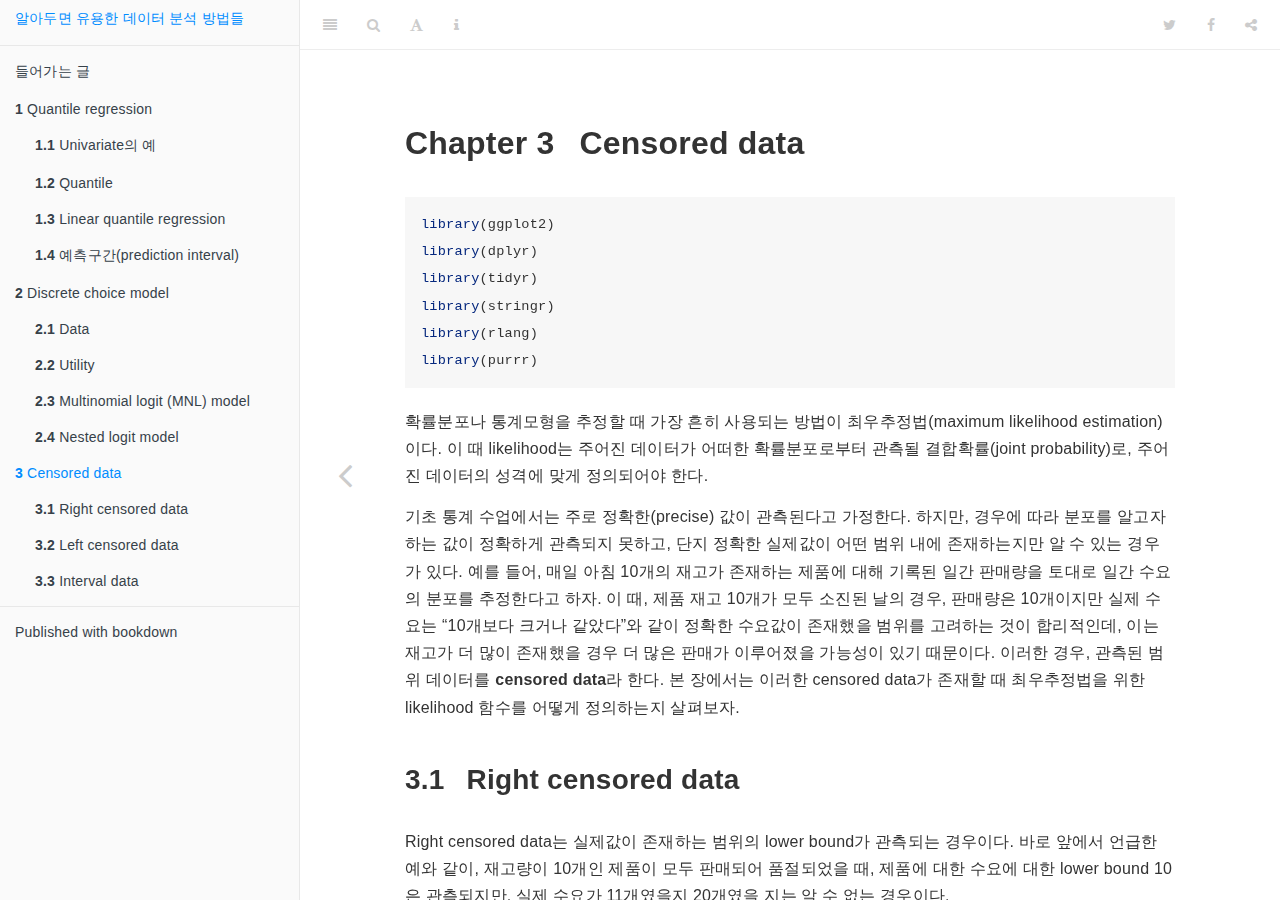
==== commit 6e9081b5: "오류수정 - Poisson distribution "1 - F(y - 1)"" ====
--- a/docs/censored-data.html
+++ b/docs/censored-data.html
@@ -24,7 +24,7 @@
 <meta name="author" content="이영록" />
 
 
-<meta name="date" content="2021-03-07" />
+<meta name="date" content="2021-03-14" />
 
   <meta name="viewport" content="width=device-width, initial-scale=1" />
   <meta name="apple-mobile-web-app-capable" content="yes" />
@@ -51,6 +51,8 @@
 
 
 
+<script src="libs/kePrint-0.0.1/kePrint.js"></script>
+<link href="libs/lightable-0.0.1/lightable.css" rel="stylesheet" />
 
 
 <style type="text/css">
@@ -190,8 +192,14 @@
 <li class="chapter" data-level="3.1.1" data-path="censored-data.html"><a href="censored-data.html#이산형-변수"><i class="fa fa-check"></i><b>3.1.1</b> 이산형 변수</a></li>
 <li class="chapter" data-level="3.1.2" data-path="censored-data.html"><a href="censored-data.html#연속형-변수"><i class="fa fa-check"></i><b>3.1.2</b> 연속형 변수</a></li>
 </ul></li>
-<li class="chapter" data-level="3.2" data-path="censored-data.html"><a href="censored-data.html#left-censored-data"><i class="fa fa-check"></i><b>3.2</b> Left censored data</a></li>
-<li class="chapter" data-level="3.3" data-path="censored-data.html"><a href="censored-data.html#interval-data"><i class="fa fa-check"></i><b>3.3</b> Interval data</a></li>
+<li class="chapter" data-level="3.2" data-path="censored-data.html"><a href="censored-data.html#left-censored-data"><i class="fa fa-check"></i><b>3.2</b> Left censored data</a>
+<ul>
+<li class="chapter" data-level="3.2.1" data-path="censored-data.html"><a href="censored-data.html#예제-3"><i class="fa fa-check"></i><b>3.2.1</b> 예제</a></li>
+</ul></li>
+<li class="chapter" data-level="3.3" data-path="censored-data.html"><a href="censored-data.html#interval-data"><i class="fa fa-check"></i><b>3.3</b> Interval data</a>
+<ul>
+<li class="chapter" data-level="3.3.1" data-path="censored-data.html"><a href="censored-data.html#예제-4"><i class="fa fa-check"></i><b>3.3.1</b> 예제</a></li>
+</ul></li>
 </ul></li>
 <li class="divider"></li>
 <li><a href="https://github.com/rstudio/bookdown" target="blank">Published with bookdown</a></li>
@@ -216,15 +224,12 @@
 <div id="censored-data" class="section level1" number="3">
 <h1><span class="header-section-number">Chapter 3</span> Censored data</h1>
 <div class="sourceCode" id="cb47"><pre class="sourceCode r"><code class="sourceCode r"><span id="cb47-1"><a href="censored-data.html#cb47-1" aria-hidden="true" tabindex="-1"></a><span class="fu">library</span>(ggplot2)</span>
-<span id="cb47-2"><a href="censored-data.html#cb47-2" aria-hidden="true" tabindex="-1"></a><span class="fu">library</span>(ggtext)</span>
-<span id="cb47-3"><a href="censored-data.html#cb47-3" aria-hidden="true" tabindex="-1"></a><span class="fu">library</span>(ggrepel)</span>
-<span id="cb47-4"><a href="censored-data.html#cb47-4" aria-hidden="true" tabindex="-1"></a><span class="fu">library</span>(gt)</span>
-<span id="cb47-5"><a href="censored-data.html#cb47-5" aria-hidden="true" tabindex="-1"></a><span class="fu">library</span>(dplyr)</span>
-<span id="cb47-6"><a href="censored-data.html#cb47-6" aria-hidden="true" tabindex="-1"></a><span class="fu">library</span>(tidyr)</span>
-<span id="cb47-7"><a href="censored-data.html#cb47-7" aria-hidden="true" tabindex="-1"></a><span class="fu">library</span>(stringr)</span>
-<span id="cb47-8"><a href="censored-data.html#cb47-8" aria-hidden="true" tabindex="-1"></a><span class="fu">library</span>(rlang)</span>
-<span id="cb47-9"><a href="censored-data.html#cb47-9" aria-hidden="true" tabindex="-1"></a><span class="fu">library</span>(purrr)</span></code></pre></div>
-<p>확률분포나 통계모형을 추정할 때 가장 흔히 사용되는 방법이 최우추정법(maximum likelihood estimation)이다. 이 때 likelihood는 주어진 데이터가 어떠한 확률분포로부터 관측될 결합확률(joint probability)을 뜻한다. 이 때, likelihood 함수는 주어진 데이터의 성격에 맞게 정의되어야 한다.</p>
+<span id="cb47-2"><a href="censored-data.html#cb47-2" aria-hidden="true" tabindex="-1"></a><span class="fu">library</span>(dplyr)</span>
+<span id="cb47-3"><a href="censored-data.html#cb47-3" aria-hidden="true" tabindex="-1"></a><span class="fu">library</span>(tidyr)</span>
+<span id="cb47-4"><a href="censored-data.html#cb47-4" aria-hidden="true" tabindex="-1"></a><span class="fu">library</span>(stringr)</span>
+<span id="cb47-5"><a href="censored-data.html#cb47-5" aria-hidden="true" tabindex="-1"></a><span class="fu">library</span>(rlang)</span>
+<span id="cb47-6"><a href="censored-data.html#cb47-6" aria-hidden="true" tabindex="-1"></a><span class="fu">library</span>(purrr)</span></code></pre></div>
+<p>확률분포나 통계모형을 추정할 때 가장 흔히 사용되는 방법이 최우추정법(maximum likelihood estimation)이다. 이 때 likelihood는 주어진 데이터가 어떠한 확률분포로부터 관측될 결합확률(joint probability)로, 주어진 데이터의 성격에 맞게 정의되어야 한다.</p>
 <p>기초 통계 수업에서는 주로 정확한(precise) 값이 관측된다고 가정한다. 하지만, 경우에 따라 분포를 알고자 하는 값이 정확하게 관측되지 못하고, 단지 정확한 실제값이 어떤 범위 내에 존재하는지만 알 수 있는 경우가 있다. 예를 들어, 매일 아침 10개의 재고가 존재하는 제품에 대해 기록된 일간 판매량을 토대로 일간 수요의 분포를 추정한다고 하자. 이 때, 제품 재고 10개가 모두 소진된 날의 경우, 판매량은 10개이지만 실제 수요는 “10개보다 크거나 같았다”와 같이 정확한 수요값이 존재했을 범위를 고려하는 것이 합리적인데, 이는 재고가 더 많이 존재했을 경우 더 많은 판매가 이루어졌을 가능성이 있기 때문이다. 이러한 경우, 관측된 범위 데이터를 <strong>censored data</strong>라 한다. 본 장에서는 이러한 censored data가 존재할 때 최우추정법을 위한 likelihood 함수를 어떻게 정의하는지 살펴보자.</p>
 <div id="right-censored-data" class="section level2" number="3.1">
 <h2><span class="header-section-number">3.1</span> Right censored data</h2>
@@ -262,7 +267,7 @@
 <p><span class="math display">\[
 y_i \overset{i.i.d.}{\sim} Pois(7)
 \]</span></p>
-<div class="sourceCode" id="cb48"><pre class="sourceCode r"><code class="sourceCode r"><span id="cb48-1"><a href="censored-data.html#cb48-1" aria-hidden="true" tabindex="-1"></a><span class="fu">set.seed</span>(<span class="dv">30</span>)</span>
+<div class="sourceCode" id="cb48"><pre class="sourceCode r"><code class="sourceCode r"><span id="cb48-1"><a href="censored-data.html#cb48-1" aria-hidden="true" tabindex="-1"></a><span class="fu">set.seed</span>(<span class="dv">32</span>)</span>
 <span id="cb48-2"><a href="censored-data.html#cb48-2" aria-hidden="true" tabindex="-1"></a>N <span class="ot">&lt;-</span> <span class="dv">100</span></span>
 <span id="cb48-3"><a href="censored-data.html#cb48-3" aria-hidden="true" tabindex="-1"></a>lambda_true <span class="ot">&lt;-</span> <span class="dv">7</span></span>
 <span id="cb48-4"><a href="censored-data.html#cb48-4" aria-hidden="true" tabindex="-1"></a>daily_inventory <span class="ot">&lt;-</span> 10L</span>
@@ -283,7 +288,7 @@
 <tbody>
 <tr class="odd">
 <td align="right">1</td>
-<td align="right">4</td>
+<td align="right">7</td>
 <td align="right">0</td>
 </tr>
 <tr class="even">
@@ -293,42 +298,42 @@
 </tr>
 <tr class="odd">
 <td align="right">3</td>
-<td align="right">6</td>
+<td align="right">9</td>
 <td align="right">0</td>
 </tr>
 <tr class="even">
 <td align="right">4</td>
-<td align="right">6</td>
+<td align="right">8</td>
 <td align="right">0</td>
 </tr>
 <tr class="odd">
 <td align="right">5</td>
-<td align="right">6</td>
+<td align="right">4</td>
 <td align="right">0</td>
 </tr>
 <tr class="even">
 <td align="right">6</td>
-<td align="right">4</td>
-<td align="right">0</td>
+<td align="right">10</td>
+<td align="right">1</td>
 </tr>
 <tr class="odd">
 <td align="right">7</td>
-<td align="right">10</td>
-<td align="right">1</td>
+<td align="right">9</td>
+<td align="right">0</td>
 </tr>
 <tr class="even">
 <td align="right">8</td>
-<td align="right">5</td>
-<td align="right">0</td>
+<td align="right">10</td>
+<td align="right">1</td>
 </tr>
 <tr class="odd">
 <td align="right">9</td>
-<td align="right">10</td>
-<td align="right">1</td>
+<td align="right">8</td>
+<td align="right">0</td>
 </tr>
 <tr class="even">
 <td align="right">10</td>
-<td align="right">4</td>
+<td align="right">6</td>
 <td align="right">0</td>
 </tr>
 </tbody>
@@ -350,7 +355,7 @@
 \]</span></p>
 <div class="sourceCode" id="cb49"><pre class="sourceCode r"><code class="sourceCode r"><span id="cb49-1"><a href="censored-data.html#cb49-1" aria-hidden="true" tabindex="-1"></a>fn_loglik <span class="ot">&lt;-</span> <span class="cf">function</span>(lambda, y, rc) {</span>
 <span id="cb49-2"><a href="censored-data.html#cb49-2" aria-hidden="true" tabindex="-1"></a>  <span class="fu">sum</span>(<span class="fu">dpois</span>(y, lambda, <span class="at">log =</span> <span class="cn">TRUE</span>) <span class="sc">*</span> (<span class="dv">1</span> <span class="sc">-</span> rc) <span class="sc">+</span></span>
-<span id="cb49-3"><a href="censored-data.html#cb49-3" aria-hidden="true" tabindex="-1"></a>    <span class="fu">ppois</span>(y, lambda, <span class="at">lower.tail =</span> <span class="cn">FALSE</span>, <span class="at">log.p =</span> <span class="cn">TRUE</span>) <span class="sc">*</span> rc)</span>
+<span id="cb49-3"><a href="censored-data.html#cb49-3" aria-hidden="true" tabindex="-1"></a>    <span class="fu">ppois</span>(y <span class="sc">-</span> 1L, lambda, <span class="at">lower.tail =</span> <span class="cn">FALSE</span>, <span class="at">log.p =</span> <span class="cn">TRUE</span>) <span class="sc">*</span> rc)</span>
 <span id="cb49-4"><a href="censored-data.html#cb49-4" aria-hidden="true" tabindex="-1"></a>}</span></code></pre></div>
 <p>위 log-likelihood function을 이용하여 수요분포 파라미터 <span class="math inline">\(\lambda\)</span>의 maximum likelihood estimate을 구해보자.</p>
 <div class="sourceCode" id="cb50"><pre class="sourceCode r"><code class="sourceCode r"><span id="cb50-1"><a href="censored-data.html#cb50-1" aria-hidden="true" tabindex="-1"></a>y <span class="ot">&lt;-</span> observed <span class="sc">%&gt;%</span> <span class="fu">pull</span>(daily_sales)</span>
@@ -368,7 +373,7 @@
 <div class="sourceCode" id="cb52"><pre class="sourceCode r"><code class="sourceCode r"><span id="cb52-1"><a href="censored-data.html#cb52-1" aria-hidden="true" tabindex="-1"></a>lambda_estimate <span class="ot">&lt;-</span> res<span class="sc">$</span>par</span>
 <span id="cb52-2"><a href="censored-data.html#cb52-2" aria-hidden="true" tabindex="-1"></a>lambda_se <span class="ot">&lt;-</span> <span class="fu">drop</span>(<span class="fu">sqrt</span>(<span class="sc">-</span> <span class="dv">1</span> <span class="sc">/</span> res<span class="sc">$</span>hessian))</span></code></pre></div>
 <p><img src="censored-data_files/figure-html/unnamed-chunk-6-1.png" width="672" /></p>
-<p>추정된 파리미터값은 <span class="math inline">\(\hat{\lambda} = 6.5410156\)</span>이며 표준오차는 <span class="math inline">\(se(\hat{\lambda}) = 0.2599846\)</span>이다. 추정된 95% 신뢰구간은 위 그래프에서 실제 분포를 포함하는 것을 볼 수 있다.</p>
+<p>추정된 파리미터값은 <span class="math inline">\(\hat{\lambda} = 7.1835938\)</span>이며 표준오차는 <span class="math inline">\(se(\hat{\lambda}) = 0.27553\)</span>이다. 추정된 95% 신뢰구간은 위 그래프에서 실제 분포를 포함하는 것을 볼 수 있다.</p>
 </div>
 </div>
 <div id="연속형-변수" class="section level3" number="3.1.2">
@@ -430,36 +435,36 @@
 <p><span class="math display">\[
 L(D) = \prod_{i = 1}^{N} f(\tilde{y}_i)^{1 - l_i - r_i} F(\tilde{y}_i)^{l_i} \left(1 - F(\tilde{y}_i)\right)^{r_i}
 \]</span></p>
-<div id="예제-3" class="section level4" number="3.2.0.1">
-<h4><span class="header-section-number">3.2.0.1</span> 예제</h4>
+<div id="예제-3" class="section level3" number="3.2.1">
+<h3><span class="header-section-number">3.2.1</span> 예제</h3>
 <p>앞에서 언급한 구매자의 희망가격 분포를 추정하는 예에 대해 실제 추정과정을 살펴보자.</p>
 <p>구매자 각자는 서로 다른 희망가격을 마음에 품고 있는데, 이는 서로 독립이며 평균(<span class="math inline">\(1 / \lambda\)</span>)이 10만원인 Exponential distribution을 따른다고 가정하자. 단, 판매자는 구매자의 평균 희망가격을 알지 못하고, 100명의 구매자와의 거래 시도를 통해 관측된 데이터를 이용하여 희망가격의 분포를 추정하려고 한다.</p>
 <p><span class="math display">\[
 y_i \overset{i.i.d.}{\sim} Exp(\lambda)
 \]</span></p>
-<p>판매자가 각 구매자에게 무작위로 서로 다른 가격을 제시하였다고 하자. 이 때, 각 구매자에게 제시된 가격은 서로 독립이며 평균이 9이고 표준편차가 2인 정규분포로부터 추출된 무작위 샘플이라 하자.</p>
-<p><span class="math display">\[
-\tilde{y}_i \overset{i.i.d.}{\sim} N(9, 2^2)
-\]</span></p>
-<div class="sourceCode" id="cb53"><pre class="sourceCode r"><code class="sourceCode r"><span id="cb53-1"><a href="censored-data.html#cb53-1" aria-hidden="true" tabindex="-1"></a><span class="fu">set.seed</span>(<span class="dv">31</span>)</span>
+<p>판매자가 각 구매자에게 무작위로 서로 다른 가격을 제시하였다고 하자. 이 때, 각 구매자에게 제시된 가격은 서로 독립이며 10만원과 15만원 사이에서 uniform하게 무작위로 추출된 샘플이라 하자.</p>
+<p><span class="math display">\[
+\tilde{y}_i \overset{i.i.d.}{\sim} U(10, 15)
+\]</span></p>
+<div class="sourceCode" id="cb53"><pre class="sourceCode r"><code class="sourceCode r"><span id="cb53-1"><a href="censored-data.html#cb53-1" aria-hidden="true" tabindex="-1"></a><span class="fu">set.seed</span>(<span class="dv">3</span>)</span>
 <span id="cb53-2"><a href="censored-data.html#cb53-2" aria-hidden="true" tabindex="-1"></a>N <span class="ot">&lt;-</span> <span class="dv">100</span></span>
 <span id="cb53-3"><a href="censored-data.html#cb53-3" aria-hidden="true" tabindex="-1"></a>lambda_true <span class="ot">&lt;-</span> <span class="dv">1</span> <span class="sc">/</span> <span class="dv">10</span></span>
-<span id="cb53-4"><a href="censored-data.html#cb53-4" aria-hidden="true" tabindex="-1"></a>mu_tilde <span class="ot">&lt;-</span> <span class="dv">9</span></span>
-<span id="cb53-5"><a href="censored-data.html#cb53-5" aria-hidden="true" tabindex="-1"></a>sigma_tilde <span class="ot">&lt;-</span> <span class="dv">2</span></span>
+<span id="cb53-4"><a href="censored-data.html#cb53-4" aria-hidden="true" tabindex="-1"></a>min_tilde <span class="ot">&lt;-</span> <span class="dv">10</span></span>
+<span id="cb53-5"><a href="censored-data.html#cb53-5" aria-hidden="true" tabindex="-1"></a>max_tilde <span class="ot">&lt;-</span> <span class="dv">15</span></span>
 <span id="cb53-6"><a href="censored-data.html#cb53-6" aria-hidden="true" tabindex="-1"></a></span>
 <span id="cb53-7"><a href="censored-data.html#cb53-7" aria-hidden="true" tabindex="-1"></a>observed <span class="ot">&lt;-</span> <span class="fu">tibble</span>(</span>
 <span id="cb53-8"><a href="censored-data.html#cb53-8" aria-hidden="true" tabindex="-1"></a>  <span class="at">customer =</span> <span class="fu">seq_len</span>(N),</span>
-<span id="cb53-9"><a href="censored-data.html#cb53-9" aria-hidden="true" tabindex="-1"></a>  <span class="at">upper_limit =</span> <span class="fu">rexp</span>(N, lambda_true),</span>
-<span id="cb53-10"><a href="censored-data.html#cb53-10" aria-hidden="true" tabindex="-1"></a>  <span class="at">offer =</span> <span class="fu">rnorm</span>(N, mu_tilde, sigma_tilde),</span>
-<span id="cb53-11"><a href="censored-data.html#cb53-11" aria-hidden="true" tabindex="-1"></a>  <span class="at">is_accepted =</span> <span class="fu">if_else</span>(offer <span class="sc">&lt;=</span> upper_limit, <span class="dv">1</span>, <span class="dv">0</span>),</span>
-<span id="cb53-12"><a href="censored-data.html#cb53-12" aria-hidden="true" tabindex="-1"></a>  <span class="at">is_rejected =</span> <span class="fu">if_else</span>(offer <span class="sc">&gt;</span> upper_limit, <span class="dv">1</span>, <span class="dv">0</span>)</span>
+<span id="cb53-9"><a href="censored-data.html#cb53-9" aria-hidden="true" tabindex="-1"></a>  <span class="at">budget =</span> <span class="fu">rexp</span>(N, lambda_true),</span>
+<span id="cb53-10"><a href="censored-data.html#cb53-10" aria-hidden="true" tabindex="-1"></a>  <span class="at">offer =</span> <span class="fu">runif</span>(N, min_tilde, max_tilde),</span>
+<span id="cb53-11"><a href="censored-data.html#cb53-11" aria-hidden="true" tabindex="-1"></a>  <span class="at">is_accepted =</span> <span class="fu">if_else</span>(offer <span class="sc">&lt;=</span> budget, <span class="dv">1</span>, <span class="dv">0</span>),</span>
+<span id="cb53-12"><a href="censored-data.html#cb53-12" aria-hidden="true" tabindex="-1"></a>  <span class="at">is_rejected =</span> <span class="fu">if_else</span>(offer <span class="sc">&gt;</span> budget, <span class="dv">1</span>, <span class="dv">0</span>)</span>
 <span id="cb53-13"><a href="censored-data.html#cb53-13" aria-hidden="true" tabindex="-1"></a>)</span></code></pre></div>
 <table>
 <caption><span id="tab:unnamed-chunk-8">Table 3.2: </span>첫 열 명의 구매자와의 거래 결과</caption>
 <thead>
 <tr class="header">
 <th align="right">customer</th>
-<th align="right">upper_limit</th>
+<th align="right">budget</th>
 <th align="right">offer</th>
 <th align="right">is_accepted</th>
 <th align="right">is_rejected</th>
@@ -468,71 +473,71 @@
 <tbody>
 <tr class="odd">
 <td align="right">1</td>
-<td align="right">0.4431583</td>
-<td align="right">10.908619</td>
-<td align="right">0</td>
-<td align="right">1</td>
+<td align="right">17.31</td>
+<td align="right">11.31</td>
+<td align="right">1</td>
+<td align="right">0</td>
 </tr>
 <tr class="even">
 <td align="right">2</td>
-<td align="right">2.9419262</td>
-<td align="right">4.507467</td>
+<td align="right">6.15</td>
+<td align="right">10.81</td>
 <td align="right">0</td>
 <td align="right">1</td>
 </tr>
 <tr class="odd">
 <td align="right">3</td>
-<td align="right">3.1340344</td>
-<td align="right">9.060761</td>
-<td align="right">0</td>
-<td align="right">1</td>
+<td align="right">12.33</td>
+<td align="right">10.53</td>
+<td align="right">1</td>
+<td align="right">0</td>
 </tr>
 <tr class="even">
 <td align="right">4</td>
-<td align="right">17.6789979</td>
-<td align="right">9.804956</td>
-<td align="right">1</td>
-<td align="right">0</td>
+<td align="right">10.04</td>
+<td align="right">12.19</td>
+<td align="right">0</td>
+<td align="right">1</td>
 </tr>
 <tr class="odd">
 <td align="right">5</td>
-<td align="right">1.6851793</td>
-<td align="right">12.316684</td>
+<td align="right">2.04</td>
+<td align="right">10.19</td>
 <td align="right">0</td>
 <td align="right">1</td>
 </tr>
 <tr class="even">
 <td align="right">6</td>
-<td align="right">6.6046450</td>
-<td align="right">5.295574</td>
-<td align="right">1</td>
-<td align="right">0</td>
+<td align="right">2.09</td>
+<td align="right">14.79</td>
+<td align="right">0</td>
+<td align="right">1</td>
 </tr>
 <tr class="odd">
 <td align="right">7</td>
-<td align="right">3.0373506</td>
-<td align="right">12.301354</td>
-<td align="right">0</td>
-<td align="right">1</td>
+<td align="right">22.84</td>
+<td align="right">12.54</td>
+<td align="right">1</td>
+<td align="right">0</td>
 </tr>
 <tr class="even">
 <td align="right">8</td>
-<td align="right">42.3869027</td>
-<td align="right">7.171987</td>
-<td align="right">1</td>
-<td align="right">0</td>
+<td align="right">0.10</td>
+<td align="right">11.81</td>
+<td align="right">0</td>
+<td align="right">1</td>
 </tr>
 <tr class="odd">
 <td align="right">9</td>
-<td align="right">26.9941280</td>
-<td align="right">10.744140</td>
-<td align="right">1</td>
-<td align="right">0</td>
+<td align="right">0.68</td>
+<td align="right">14.40</td>
+<td align="right">0</td>
+<td align="right">1</td>
 </tr>
 <tr class="even">
 <td align="right">10</td>
-<td align="right">7.6777810</td>
-<td align="right">10.346243</td>
+<td align="right">1.14</td>
+<td align="right">13.77</td>
 <td align="right">0</td>
 <td align="right">1</td>
 </tr>
@@ -568,13 +573,446 @@
 <div class="sourceCode" id="cb57"><pre class="sourceCode r"><code class="sourceCode r"><span id="cb57-1"><a href="censored-data.html#cb57-1" aria-hidden="true" tabindex="-1"></a>lambda_estimate <span class="ot">&lt;-</span> res<span class="sc">$</span>par</span>
 <span id="cb57-2"><a href="censored-data.html#cb57-2" aria-hidden="true" tabindex="-1"></a>lambda_se <span class="ot">&lt;-</span> <span class="fu">drop</span>(<span class="fu">sqrt</span>(<span class="sc">-</span> <span class="dv">1</span> <span class="sc">/</span> res<span class="sc">$</span>hessian))</span></code></pre></div>
 <p><img src="censored-data_files/figure-html/unnamed-chunk-11-1.png" width="672" /></p>
-<p>추정된 파리미터값은 <span class="math inline">\(\hat{\lambda} = 0.0824023\)</span>이며 (즉, 추정된 평균 희망가격은 12.1355772만원이며) 표준오차는 <span class="math inline">\(se(\hat{\lambda}) = 0.0117518\)</span>이다. 추정된 95% 신뢰구간은 위 그래프에서 실제 분포를 포함하는 것을 볼 수 있다.</p>
+<p>추정된 파리미터값은 <span class="math inline">\(\hat{\lambda} = 0.0901563\)</span>이며 (즉, 추정된 평균 희망가격은 11.0918544만원이며) 표준오차는 <span class="math inline">\(se(\hat{\lambda}) = 0.011626\)</span>이다. 추정된 95% 신뢰구간은 위 그래프에서 실제 분포를 포함하는 것을 볼 수 있다.</p>
 </div>
 </div>
 <div id="interval-data" class="section level2" number="3.3">
 <h2><span class="header-section-number">3.3</span> Interval data</h2>
 <p>Interval data는 실제값이 존재하는 범위의 lower bound와 upper bound가 모두 관측되는 경우이다.</p>
-
+<p>앞 절에서 살펴본 구매자 희망가격 분포 추정 예를 아래와 같이 확장시켜보자.</p>
+<table>
+<tbody>
+<tr class="odd">
+<td>판매자가 첫 번째 제시한 가격이 구매자의 희망가격보다 높아 거래가 이루어지지 않았을 경우, 판매자가 제품 가격을 낮추어 다시 거래를 시도할 기회가 한 번 있다. 두 번째 거래 시도에서도 거래가 성사되지 않는다면 구매자는 구매를 포기한다.</td>
+</tr>
+</tbody>
+</table>
+<p>만약 두 번째 시도에서 거래가 성사되었다면, 이는 구매자의 희망가격이 판매자가 첫 번째 제시한 가격보다는 낮았고 두 번째 제시한 가격보다는 높았다는 뜻이다. 이 때, 판매자는 여전히 구매자의 정확한 희망가격을 알 수는 없으나, 그 희망가격이 존재하는 lower bound와 upper bound를 알 수 있다.</p>
+<p>연속형 변수를 다루는 경우에 대해, 관측 데이터를 아래와 같이 다시 정의해보자.</p>
+<p><span class="math display">\[
+D = \left\{({lb}_i, {ub}_i): {lb}_i \leq {ub}_i,  i = 1, \ldots, N\right\}
+\]</span></p>
+<p>이 때, <span class="math inline">\({lb}_i\)</span> 와 <span class="math inline">\({ub}_i\)</span>는 각각 <span class="math inline">\(y_i\)</span>가 존재하는 범위의 lower bound와 upper bound이다.</p>
+<p><span class="math display">\[
+{lb}_i \leq y_i \leq {ub}_i
+\]</span></p>
+<p>만약 <span class="math inline">\({lb}_i = {ub}_i\)</span>라면, 관측된 데이터가 실제 변수값 <span class="math inline">\(y_i\)</span>를 정확하게 표현하나, <span class="math inline">\({lb}_i &lt; {ub}_i\)</span>라면 실제 변수값은 정확하게 관측되지 않은 경우이다. 관측값이 범위를 나타내는지에 대한 지시변수 <span class="math inline">\(b_i\)</span>를 아래와 같이 정의하자.</p>
+<p><span class="math display">\[
+b_i = \begin{cases}
+  1 &amp; \text{if } \, {lb}_i &lt; {ub}_i\\
+  0 &amp; \text{if } \, {lb}_i = {ub}_i
+\end{cases}
+\]</span></p>
+<p>이 때, likelihood는 아래와 같이 표현할 수 있다.</p>
+<p><span class="math display">\[
+L(D) = \prod_{i = 1}^{N} f(\tilde{lb}_i)^{1 - b_i} \left(F(\tilde{ub}_i) - F(\tilde{lb}_i)\right)^{b_i}
+\]</span></p>
+<p>만약, 모든 <span class="math inline">\(i\)</span>에 대해 <span class="math inline">\({lb}_i &lt; {ub}_i\)</span>라면, 위 식은 아래와 같이 단순하게 정리될 수 있다.</p>
+<p><span class="math display">\[
+L(D) = \prod_{i = 1}^{N} \left(F(\tilde{ub}_i) - F(\tilde{lb}_i)\right),  \; \text{if } \, {lb}_i &lt; {ub}_i \, \text{ for all } \, i
+\]</span></p>
+<div id="예제-4" class="section level3" number="3.3.1">
+<h3><span class="header-section-number">3.3.1</span> 예제</h3>
+<p>앞에서 언급한 확장된 예에서, <span class="math inline">\(i\)</span>번째 구매자에 대해 <span class="math inline">\(\tilde{y}_i^{(1)}\)</span>과 <span class="math inline">\(\tilde{y}_i^{(2)}\)</span>를 각각 첫 번째와 두 번째 거래 시도에서 판매자가 제시한 제품 가격이라 하자. <span class="math inline">\(\tilde{y}_i^{(1)}\)</span>는 모든 구매자에 대해 관측되는 데이터이며, <span class="math inline">\(\tilde{y}_i^{(2)}\)</span>는 <span class="math inline">\(y_i &lt; \tilde{y}_i^{(1)}\)</span>인 경우에만 추가로 관측되는 데이터로, <span class="math inline">\(\tilde{y}_i^{(2)} &lt; \tilde{y}_i^{(1)}\)</span>이다.</p>
+<p>앞 left censored data의 예제에서와 같이 구매자의 희망가격 분포는 평균(<span class="math inline">\(1 / \lambda\)</span>)이 10만원인 Exponential distribution이며, 판매자는 각 구매자에게 10만원과 15만원 사이에서 uniform하게 무작위로 추출된 가격을 첫 번째 거래 시도에서 제시한다. 이 때, 거래가 성사되지 않을 경우, 판매자는 가격을 30퍼센트 낮추어 새로운 가격으로 다시 제시한다. 다만, 구매자는 판매자가 가격을 낮출 의도가 있다는 것을 모르고 있으며, 첫 번째 거래 시도에서 판매자가 제시한 가격이 구매자의 희망가격보다 낮으면 즉시 구매한다고 가정하자.</p>
+<p><span class="math display">\[
+\tilde{y}_i^{(2)} = 0.7 \tilde{y}_i^{(1)}, \; \text{if } \, y_i &lt; \tilde{y}_i^{(1)}
+\]</span></p>
+<p>이 때, 거래 결과에 따라 아래와 같은 변수값을 갖는다.</p>
+<ul>
+<li>첫 번째 거래 시도에서 거래가 성사된 경우: <span class="math inline">\({lb}_i = \tilde{y}_i^{(1)}\)</span>, <span class="math inline">\({ub}_i = \infty\)</span></li>
+<li>두 번째 거래 시도에서 거래가 성사된 경우: <span class="math inline">\({lb}_i = \tilde{y}_i^{(2)}\)</span>, <span class="math inline">\({ub}_i = \tilde{y}_i^{(1)}\)</span></li>
+<li>거래가 실패한 경우: <span class="math inline">\({lb}_i = 0\)</span>, <span class="math inline">\({ub}_i = \tilde{y}_i^{(2)}\)</span></li>
+</ul>
+<p>따라서, 첫 번째 거래 시도에서 거래가 성사된 경우에는 right censored data, 두 번째 거래 시도에서조차 거래가 실패한 경우에는 left censored data가 관측된다고 볼 수 있다.</p>
+<div class="sourceCode" id="cb58"><pre class="sourceCode r"><code class="sourceCode r"><span id="cb58-1"><a href="censored-data.html#cb58-1" aria-hidden="true" tabindex="-1"></a><span class="fu">set.seed</span>(<span class="dv">3</span>)</span>
+<span id="cb58-2"><a href="censored-data.html#cb58-2" aria-hidden="true" tabindex="-1"></a>N <span class="ot">&lt;-</span> <span class="dv">100</span></span>
+<span id="cb58-3"><a href="censored-data.html#cb58-3" aria-hidden="true" tabindex="-1"></a>lambda_true <span class="ot">&lt;-</span> <span class="dv">1</span> <span class="sc">/</span> <span class="dv">10</span></span>
+<span id="cb58-4"><a href="censored-data.html#cb58-4" aria-hidden="true" tabindex="-1"></a>min_tilde <span class="ot">&lt;-</span> <span class="dv">10</span></span>
+<span id="cb58-5"><a href="censored-data.html#cb58-5" aria-hidden="true" tabindex="-1"></a>max_tilde <span class="ot">&lt;-</span> <span class="dv">15</span></span>
+<span id="cb58-6"><a href="censored-data.html#cb58-6" aria-hidden="true" tabindex="-1"></a>discount <span class="ot">&lt;-</span> <span class="fl">0.3</span></span>
+<span id="cb58-7"><a href="censored-data.html#cb58-7" aria-hidden="true" tabindex="-1"></a></span>
+<span id="cb58-8"><a href="censored-data.html#cb58-8" aria-hidden="true" tabindex="-1"></a>observed <span class="ot">&lt;-</span> <span class="fu">tibble</span>(</span>
+<span id="cb58-9"><a href="censored-data.html#cb58-9" aria-hidden="true" tabindex="-1"></a>  <span class="at">customer =</span> <span class="fu">seq_len</span>(N),</span>
+<span id="cb58-10"><a href="censored-data.html#cb58-10" aria-hidden="true" tabindex="-1"></a>  <span class="at">budget =</span> <span class="fu">rexp</span>(N, lambda_true),</span>
+<span id="cb58-11"><a href="censored-data.html#cb58-11" aria-hidden="true" tabindex="-1"></a>  <span class="at">first_offer =</span> <span class="fu">runif</span>(N, min_tilde, max_tilde),</span>
+<span id="cb58-12"><a href="censored-data.html#cb58-12" aria-hidden="true" tabindex="-1"></a>  <span class="at">is_first_accepted =</span> <span class="fu">if_else</span>(first_offer <span class="sc">&lt;=</span> budget, <span class="dv">1</span>, <span class="dv">0</span>),</span>
+<span id="cb58-13"><a href="censored-data.html#cb58-13" aria-hidden="true" tabindex="-1"></a>  <span class="at">second_offer =</span> <span class="fu">if_else</span>(is_first_accepted <span class="sc">==</span> <span class="dv">1</span>, <span class="cn">NA_real_</span>, first_offer <span class="sc">*</span> (<span class="dv">1</span> <span class="sc">-</span> discount)),</span>
+<span id="cb58-14"><a href="censored-data.html#cb58-14" aria-hidden="true" tabindex="-1"></a>  <span class="at">is_second_accepted =</span> <span class="fu">if_else</span>(second_offer <span class="sc">&lt;=</span> budget, <span class="dv">1</span>, <span class="dv">0</span>),</span>
+<span id="cb58-15"><a href="censored-data.html#cb58-15" aria-hidden="true" tabindex="-1"></a>  <span class="at">is_rejected =</span> <span class="dv">1</span> <span class="sc">-</span> <span class="fu">pmax</span>(is_first_accepted, is_second_accepted, <span class="at">na.rm =</span> <span class="cn">TRUE</span>)</span>
+<span id="cb58-16"><a href="censored-data.html#cb58-16" aria-hidden="true" tabindex="-1"></a>) <span class="sc">%&gt;%</span></span>
+<span id="cb58-17"><a href="censored-data.html#cb58-17" aria-hidden="true" tabindex="-1"></a>  <span class="fu">mutate</span>(</span>
+<span id="cb58-18"><a href="censored-data.html#cb58-18" aria-hidden="true" tabindex="-1"></a>    <span class="at">lower_bound =</span> <span class="fu">if_else</span>(</span>
+<span id="cb58-19"><a href="censored-data.html#cb58-19" aria-hidden="true" tabindex="-1"></a>      is_first_accepted <span class="sc">==</span> <span class="dv">1</span>,</span>
+<span id="cb58-20"><a href="censored-data.html#cb58-20" aria-hidden="true" tabindex="-1"></a>      first_offer,</span>
+<span id="cb58-21"><a href="censored-data.html#cb58-21" aria-hidden="true" tabindex="-1"></a>      <span class="fu">if_else</span>(is_second_accepted <span class="sc">==</span> <span class="dv">1</span>, second_offer, <span class="dv">0</span>)</span>
+<span id="cb58-22"><a href="censored-data.html#cb58-22" aria-hidden="true" tabindex="-1"></a>    ),</span>
+<span id="cb58-23"><a href="censored-data.html#cb58-23" aria-hidden="true" tabindex="-1"></a>    <span class="at">upper_bound =</span> <span class="fu">if_else</span>(</span>
+<span id="cb58-24"><a href="censored-data.html#cb58-24" aria-hidden="true" tabindex="-1"></a>      is_first_accepted <span class="sc">==</span> <span class="dv">1</span>,</span>
+<span id="cb58-25"><a href="censored-data.html#cb58-25" aria-hidden="true" tabindex="-1"></a>      <span class="cn">Inf</span>,</span>
+<span id="cb58-26"><a href="censored-data.html#cb58-26" aria-hidden="true" tabindex="-1"></a>      <span class="fu">if_else</span>(is_second_accepted <span class="sc">==</span> <span class="dv">1</span>, first_offer, second_offer)</span>
+<span id="cb58-27"><a href="censored-data.html#cb58-27" aria-hidden="true" tabindex="-1"></a>    )</span>
+<span id="cb58-28"><a href="censored-data.html#cb58-28" aria-hidden="true" tabindex="-1"></a>  )</span></code></pre></div>
+<table class="table" style="font-size: 9px; margin-left: auto; margin-right: auto;">
+<caption style="font-size: initial !important;">
+<span id="tab:unnamed-chunk-13">Table 3.3: </span>첫 열 명의 구매자와의 거래 결과
+</caption>
+<thead>
+<tr>
+<th style="text-align:right;">
+customer
+</th>
+<th style="text-align:right;">
+budget
+</th>
+<th style="text-align:right;">
+first_offer
+</th>
+<th style="text-align:right;">
+is_first_accepted
+</th>
+<th style="text-align:right;">
+second_offer
+</th>
+<th style="text-align:right;">
+is_second_accepted
+</th>
+<th style="text-align:right;">
+is_rejected
+</th>
+<th style="text-align:right;">
+lower_bound
+</th>
+<th style="text-align:right;">
+upper_bound
+</th>
+</tr>
+</thead>
+<tbody>
+<tr>
+<td style="text-align:right;">
+1
+</td>
+<td style="text-align:right;">
+17.31
+</td>
+<td style="text-align:right;">
+11.31
+</td>
+<td style="text-align:right;">
+1
+</td>
+<td style="text-align:right;">
+NA
+</td>
+<td style="text-align:right;">
+NA
+</td>
+<td style="text-align:right;">
+0
+</td>
+<td style="text-align:right;">
+11.31
+</td>
+<td style="text-align:right;">
+Inf
+</td>
+</tr>
+<tr>
+<td style="text-align:right;">
+2
+</td>
+<td style="text-align:right;">
+6.15
+</td>
+<td style="text-align:right;">
+10.81
+</td>
+<td style="text-align:right;">
+0
+</td>
+<td style="text-align:right;">
+7.57
+</td>
+<td style="text-align:right;">
+0
+</td>
+<td style="text-align:right;">
+1
+</td>
+<td style="text-align:right;">
+0.00
+</td>
+<td style="text-align:right;">
+7.57
+</td>
+</tr>
+<tr>
+<td style="text-align:right;">
+3
+</td>
+<td style="text-align:right;">
+12.33
+</td>
+<td style="text-align:right;">
+10.53
+</td>
+<td style="text-align:right;">
+1
+</td>
+<td style="text-align:right;">
+NA
+</td>
+<td style="text-align:right;">
+NA
+</td>
+<td style="text-align:right;">
+0
+</td>
+<td style="text-align:right;">
+10.53
+</td>
+<td style="text-align:right;">
+Inf
+</td>
+</tr>
+<tr>
+<td style="text-align:right;">
+4
+</td>
+<td style="text-align:right;">
+10.04
+</td>
+<td style="text-align:right;">
+12.19
+</td>
+<td style="text-align:right;">
+0
+</td>
+<td style="text-align:right;">
+8.53
+</td>
+<td style="text-align:right;">
+1
+</td>
+<td style="text-align:right;">
+0
+</td>
+<td style="text-align:right;">
+8.53
+</td>
+<td style="text-align:right;">
+12.19
+</td>
+</tr>
+<tr>
+<td style="text-align:right;">
+5
+</td>
+<td style="text-align:right;">
+2.04
+</td>
+<td style="text-align:right;">
+10.19
+</td>
+<td style="text-align:right;">
+0
+</td>
+<td style="text-align:right;">
+7.13
+</td>
+<td style="text-align:right;">
+0
+</td>
+<td style="text-align:right;">
+1
+</td>
+<td style="text-align:right;">
+0.00
+</td>
+<td style="text-align:right;">
+7.13
+</td>
+</tr>
+<tr>
+<td style="text-align:right;">
+6
+</td>
+<td style="text-align:right;">
+2.09
+</td>
+<td style="text-align:right;">
+14.79
+</td>
+<td style="text-align:right;">
+0
+</td>
+<td style="text-align:right;">
+10.36
+</td>
+<td style="text-align:right;">
+0
+</td>
+<td style="text-align:right;">
+1
+</td>
+<td style="text-align:right;">
+0.00
+</td>
+<td style="text-align:right;">
+10.36
+</td>
+</tr>
+<tr>
+<td style="text-align:right;">
+7
+</td>
+<td style="text-align:right;">
+22.84
+</td>
+<td style="text-align:right;">
+12.54
+</td>
+<td style="text-align:right;">
+1
+</td>
+<td style="text-align:right;">
+NA
+</td>
+<td style="text-align:right;">
+NA
+</td>
+<td style="text-align:right;">
+0
+</td>
+<td style="text-align:right;">
+12.54
+</td>
+<td style="text-align:right;">
+Inf
+</td>
+</tr>
+<tr>
+<td style="text-align:right;">
+8
+</td>
+<td style="text-align:right;">
+0.10
+</td>
+<td style="text-align:right;">
+11.81
+</td>
+<td style="text-align:right;">
+0
+</td>
+<td style="text-align:right;">
+8.27
+</td>
+<td style="text-align:right;">
+0
+</td>
+<td style="text-align:right;">
+1
+</td>
+<td style="text-align:right;">
+0.00
+</td>
+<td style="text-align:right;">
+8.27
+</td>
+</tr>
+<tr>
+<td style="text-align:right;">
+9
+</td>
+<td style="text-align:right;">
+0.68
+</td>
+<td style="text-align:right;">
+14.40
+</td>
+<td style="text-align:right;">
+0
+</td>
+<td style="text-align:right;">
+10.08
+</td>
+<td style="text-align:right;">
+0
+</td>
+<td style="text-align:right;">
+1
+</td>
+<td style="text-align:right;">
+0.00
+</td>
+<td style="text-align:right;">
+10.08
+</td>
+</tr>
+<tr>
+<td style="text-align:right;">
+10
+</td>
+<td style="text-align:right;">
+1.14
+</td>
+<td style="text-align:right;">
+13.77
+</td>
+<td style="text-align:right;">
+0
+</td>
+<td style="text-align:right;">
+9.64
+</td>
+<td style="text-align:right;">
+0
+</td>
+<td style="text-align:right;">
+1
+</td>
+<td style="text-align:right;">
+0.00
+</td>
+<td style="text-align:right;">
+9.64
+</td>
+</tr>
+</tbody>
+</table>
+<p>이 때, likelihood function과 log-likelihood function은 아래와 같이 정의된다.</p>
+<p><span class="math display">\[
+L(D \, | \, \lambda) = \prod_{i = 1}^{100} \left(1 - \exp(-\lambda \, {ub}_i)\right) - \left(1 - \exp(-\lambda \, {lb}_i)\right)\\
+= \prod_{i = 1}^{100} \left(\exp(-\lambda \, {lb}_i) - \exp(-\lambda \, {ub}_i)\right)
+\]</span></p>
+<p><span class="math display">\[
+l(D \, | \, \lambda) = \sum_{i = 1}^{100} \log \left(\exp(-\lambda \, {lb}_i) - \exp(-\lambda \, {ub}_i)\right)
+\]</span></p>
+<div class="sourceCode" id="cb59"><pre class="sourceCode r"><code class="sourceCode r"><span id="cb59-1"><a href="censored-data.html#cb59-1" aria-hidden="true" tabindex="-1"></a>fn_loglik <span class="ot">&lt;-</span> <span class="cf">function</span>(lambda, lb, ub) {</span>
+<span id="cb59-2"><a href="censored-data.html#cb59-2" aria-hidden="true" tabindex="-1"></a>  <span class="fu">sum</span>(<span class="fu">log</span>(</span>
+<span id="cb59-3"><a href="censored-data.html#cb59-3" aria-hidden="true" tabindex="-1"></a>    <span class="fu">pexp</span>(ub, lambda) <span class="sc">-</span> <span class="fu">pexp</span>(lb, lambda)</span>
+<span id="cb59-4"><a href="censored-data.html#cb59-4" aria-hidden="true" tabindex="-1"></a>  ))</span>
+<span id="cb59-5"><a href="censored-data.html#cb59-5" aria-hidden="true" tabindex="-1"></a>}</span></code></pre></div>
+<p>위 log-likelihood function을 이용하여 수요분포 파라미터 <span class="math inline">\(\lambda\)</span>의 maximum likelihood estimate을 구해보자.</p>
+<div class="sourceCode" id="cb60"><pre class="sourceCode r"><code class="sourceCode r"><span id="cb60-1"><a href="censored-data.html#cb60-1" aria-hidden="true" tabindex="-1"></a>lb <span class="ot">&lt;-</span> observed <span class="sc">%&gt;%</span> <span class="fu">pull</span>(lower_bound)</span>
+<span id="cb60-2"><a href="censored-data.html#cb60-2" aria-hidden="true" tabindex="-1"></a>ub <span class="ot">&lt;-</span> observed <span class="sc">%&gt;%</span> <span class="fu">pull</span>(upper_bound)</span>
+<span id="cb60-3"><a href="censored-data.html#cb60-3" aria-hidden="true" tabindex="-1"></a></span>
+<span id="cb60-4"><a href="censored-data.html#cb60-4" aria-hidden="true" tabindex="-1"></a>res <span class="ot">&lt;-</span> <span class="fu">optim</span>(</span>
+<span id="cb60-5"><a href="censored-data.html#cb60-5" aria-hidden="true" tabindex="-1"></a>  <span class="at">par =</span> <span class="dv">1</span> <span class="sc">/</span> <span class="dv">20</span>,</span>
+<span id="cb60-6"><a href="censored-data.html#cb60-6" aria-hidden="true" tabindex="-1"></a>  <span class="at">fn =</span> fn_loglik,</span>
+<span id="cb60-7"><a href="censored-data.html#cb60-7" aria-hidden="true" tabindex="-1"></a>  <span class="at">control =</span> <span class="fu">list</span>(<span class="at">fnscale =</span> <span class="sc">-</span><span class="dv">1</span>),</span>
+<span id="cb60-8"><a href="censored-data.html#cb60-8" aria-hidden="true" tabindex="-1"></a>  <span class="at">hessian =</span> <span class="cn">TRUE</span>,</span>
+<span id="cb60-9"><a href="censored-data.html#cb60-9" aria-hidden="true" tabindex="-1"></a>  <span class="at">lb =</span> lb, <span class="at">ub =</span> ub</span>
+<span id="cb60-10"><a href="censored-data.html#cb60-10" aria-hidden="true" tabindex="-1"></a>)</span></code></pre></div>
+<pre><code>## Warning in optim(par = 1/20, fn = fn_loglik, control = list(fnscale = -1), : one-dimensional optimization by Nelder-Mead is unreliable:
+## use &quot;Brent&quot; or optimize() directly</code></pre>
+<div class="sourceCode" id="cb62"><pre class="sourceCode r"><code class="sourceCode r"><span id="cb62-1"><a href="censored-data.html#cb62-1" aria-hidden="true" tabindex="-1"></a>lambda_estimate <span class="ot">&lt;-</span> res<span class="sc">$</span>par</span>
+<span id="cb62-2"><a href="censored-data.html#cb62-2" aria-hidden="true" tabindex="-1"></a>lambda_se <span class="ot">&lt;-</span> <span class="fu">drop</span>(<span class="fu">sqrt</span>(<span class="sc">-</span> <span class="dv">1</span> <span class="sc">/</span> res<span class="sc">$</span>hessian))</span></code></pre></div>
+<p><img src="censored-data_files/figure-html/unnamed-chunk-16-1.png" width="672" /></p>
+<p>추정된 파리미터값은 <span class="math inline">\(\hat{\lambda} = 0.0903516\)</span>이며 (즉, 추정된 평균 희망가격은 11.0678772만원이며) 표준오차는 <span class="math inline">\(se(\hat{\lambda}) = 0.0112916\)</span>이다. 추정된 95% 신뢰구간은 위 그래프에서 실제 분포를 포함하는 것을 볼 수 있다.</p>
+
+</div>
 </div>
 </div>
             </section>
--- a/docs/libs/lightable-0.0.1/lightable.css
+++ b/docs/libs/lightable-0.0.1/lightable.css
@@ -0,0 +1,272 @@
+/*!
+ * lightable v0.0.1
+ * Copyright 2020 Hao Zhu
+ * Licensed under MIT (https://github.com/haozhu233/kableExtra/blob/master/LICENSE)
+ */
+
+.lightable-minimal {
+  border-collapse: separate;
+  border-spacing: 16px 1px;
+  width: 100%;
+  margin-bottom: 10px;
+}
+
+.lightable-minimal td {
+  margin-left: 5px;
+  margin-right: 5px;
+}
+
+.lightable-minimal th {
+  margin-left: 5px;
+  margin-right: 5px;
+}
+
+.lightable-minimal thead tr:last-child th {
+  border-bottom: 2px solid #00000050;
+  empty-cells: hide;
+
+}
+
+.lightable-minimal tbody tr:first-child td {
+  padding-top: 0.5em;
+}
+
+.lightable-minimal.lightable-hover tbody tr:hover {
+  background-color: #f5f5f5;
+}
+
+.lightable-minimal.lightable-striped tbody tr:nth-child(even) {
+  background-color: #f5f5f5;
+}
+
+.lightable-classic {
+  border-top: 0.16em solid #111111;
+  border-bottom: 0.16em solid #111111;
+  width: 100%;
+  margin-bottom: 10px;
+  margin: 10px 5px;
+}
+
+.lightable-classic tfoot tr td {
+  border: 0;
+}
+
+.lightable-classic tfoot tr:first-child td {
+  border-top: 0.14em solid #111111;
+}
+
+.lightable-classic caption {
+  color: #222222;
+}
+
+.lightable-classic td {
+  padding-left: 5px;
+  padding-right: 5px;
+  color: #222222;
+}
+
+.lightable-classic th {
+  padding-left: 5px;
+  padding-right: 5px;
+  font-weight: normal;
+  color: #222222;
+}
+
+.lightable-classic thead tr:last-child th {
+  border-bottom: 0.10em solid #111111;
+}
+
+.lightable-classic.lightable-hover tbody tr:hover {
+  background-color: #F9EEC1;
+}
+
+.lightable-classic.lightable-striped tbody tr:nth-child(even) {
+  background-color: #f5f5f5;
+}
+
+.lightable-classic-2 {
+  border-top: 3px double #111111;
+  border-bottom: 3px double #111111;
+  width: 100%;
+  margin-bottom: 10px;
+}
+
+.lightable-classic-2 tfoot tr td {
+  border: 0;
+}
+
+.lightable-classic-2 tfoot tr:first-child td {
+  border-top: 3px double #111111;
+}
+
+.lightable-classic-2 caption {
+  color: #222222;
+}
+
+.lightable-classic-2 td {
+  padding-left: 5px;
+  padding-right: 5px;
+  color: #222222;
+}
+
+.lightable-classic-2 th {
+  padding-left: 5px;
+  padding-right: 5px;
+  font-weight: normal;
+  color: #222222;
+}
+
+.lightable-classic-2 tbody tr:last-child td {
+  border-bottom: 3px double #111111;
+}
+
+.lightable-classic-2 thead tr:last-child th {
+  border-bottom: 1px solid #111111;
+}
+
+.lightable-classic-2.lightable-hover tbody tr:hover {
+  background-color: #F9EEC1;
+}
+
+.lightable-classic-2.lightable-striped tbody tr:nth-child(even) {
+  background-color: #f5f5f5;
+}
+
+.lightable-material {
+  min-width: 100%;
+  white-space: nowrap;
+  table-layout: fixed;
+  font-family: Roboto, sans-serif;
+  border: 1px solid #EEE;
+  border-collapse: collapse;
+  margin-bottom: 10px;
+}
+
+.lightable-material tfoot tr td {
+  border: 0;
+}
+
+.lightable-material tfoot tr:first-child td {
+  border-top: 1px solid #EEE;
+}
+
+.lightable-material th {
+  height: 56px;
+  padding-left: 16px;
+  padding-right: 16px;
+}
+
+.lightable-material td {
+  height: 52px;
+  padding-left: 16px;
+  padding-right: 16px;
+  border-top: 1px solid #eeeeee;
+}
+
+.lightable-material.lightable-hover tbody tr:hover {
+  background-color: #f5f5f5;
+}
+
+.lightable-material.lightable-striped tbody tr:nth-child(even) {
+  background-color: #f5f5f5;
+}
+
+.lightable-material.lightable-striped tbody td {
+  border: 0;
+}
+
+.lightable-material.lightable-striped thead tr:last-child th {
+  border-bottom: 1px solid #ddd;
+}
+
+.lightable-material-dark {
+  min-width: 100%;
+  white-space: nowrap;
+  table-layout: fixed;
+  font-family: Roboto, sans-serif;
+  border: 1px solid #FFFFFF12;
+  border-collapse: collapse;
+  margin-bottom: 10px;
+  background-color: #363640;
+}
+
+.lightable-material-dark tfoot tr td {
+  border: 0;
+}
+
+.lightable-material-dark tfoot tr:first-child td {
+  border-top: 1px solid #FFFFFF12;
+}
+
+.lightable-material-dark th {
+  height: 56px;
+  padding-left: 16px;
+  padding-right: 16px;
+  color: #FFFFFF60;
+}
+
+.lightable-material-dark td {
+  height: 52px;
+  padding-left: 16px;
+  padding-right: 16px;
+  color: #FFFFFF;
+  border-top: 1px solid #FFFFFF12;
+}
+
+.lightable-material-dark.lightable-hover tbody tr:hover {
+  background-color: #FFFFFF12;
+}
+
+.lightable-material-dark.lightable-striped tbody tr:nth-child(even) {
+  background-color: #FFFFFF12;
+}
+
+.lightable-material-dark.lightable-striped tbody td {
+  border: 0;
+}
+
+.lightable-material-dark.lightable-striped thead tr:last-child th {
+  border-bottom: 1px solid #FFFFFF12;
+}
+
+.lightable-paper {
+  width: 100%;
+  margin-bottom: 10px;
+  color: #444;
+}
+
+.lightable-paper tfoot tr td {
+  border: 0;
+}
+
+.lightable-paper tfoot tr:first-child td {
+  border-top: 1px solid #00000020;
+}
+
+.lightable-paper thead tr:last-child th {
+  color: #666;
+  vertical-align: bottom;
+  border-bottom: 1px solid #00000020;
+  line-height: 1.15em;
+  padding: 10px 5px;
+}
+
+.lightable-paper td {
+  vertical-align: middle;
+  border-bottom: 1px solid #00000010;
+  line-height: 1.15em;
+  padding: 7px 5px;
+}
+
+.lightable-paper.lightable-hover tbody tr:hover {
+  background-color: #F9EEC1;
+}
+
+.lightable-paper.lightable-striped tbody tr:nth-child(even) {
+  background-color: #00000008;
+}
+
+.lightable-paper.lightable-striped tbody td {
+  border: 0;
+}
+
